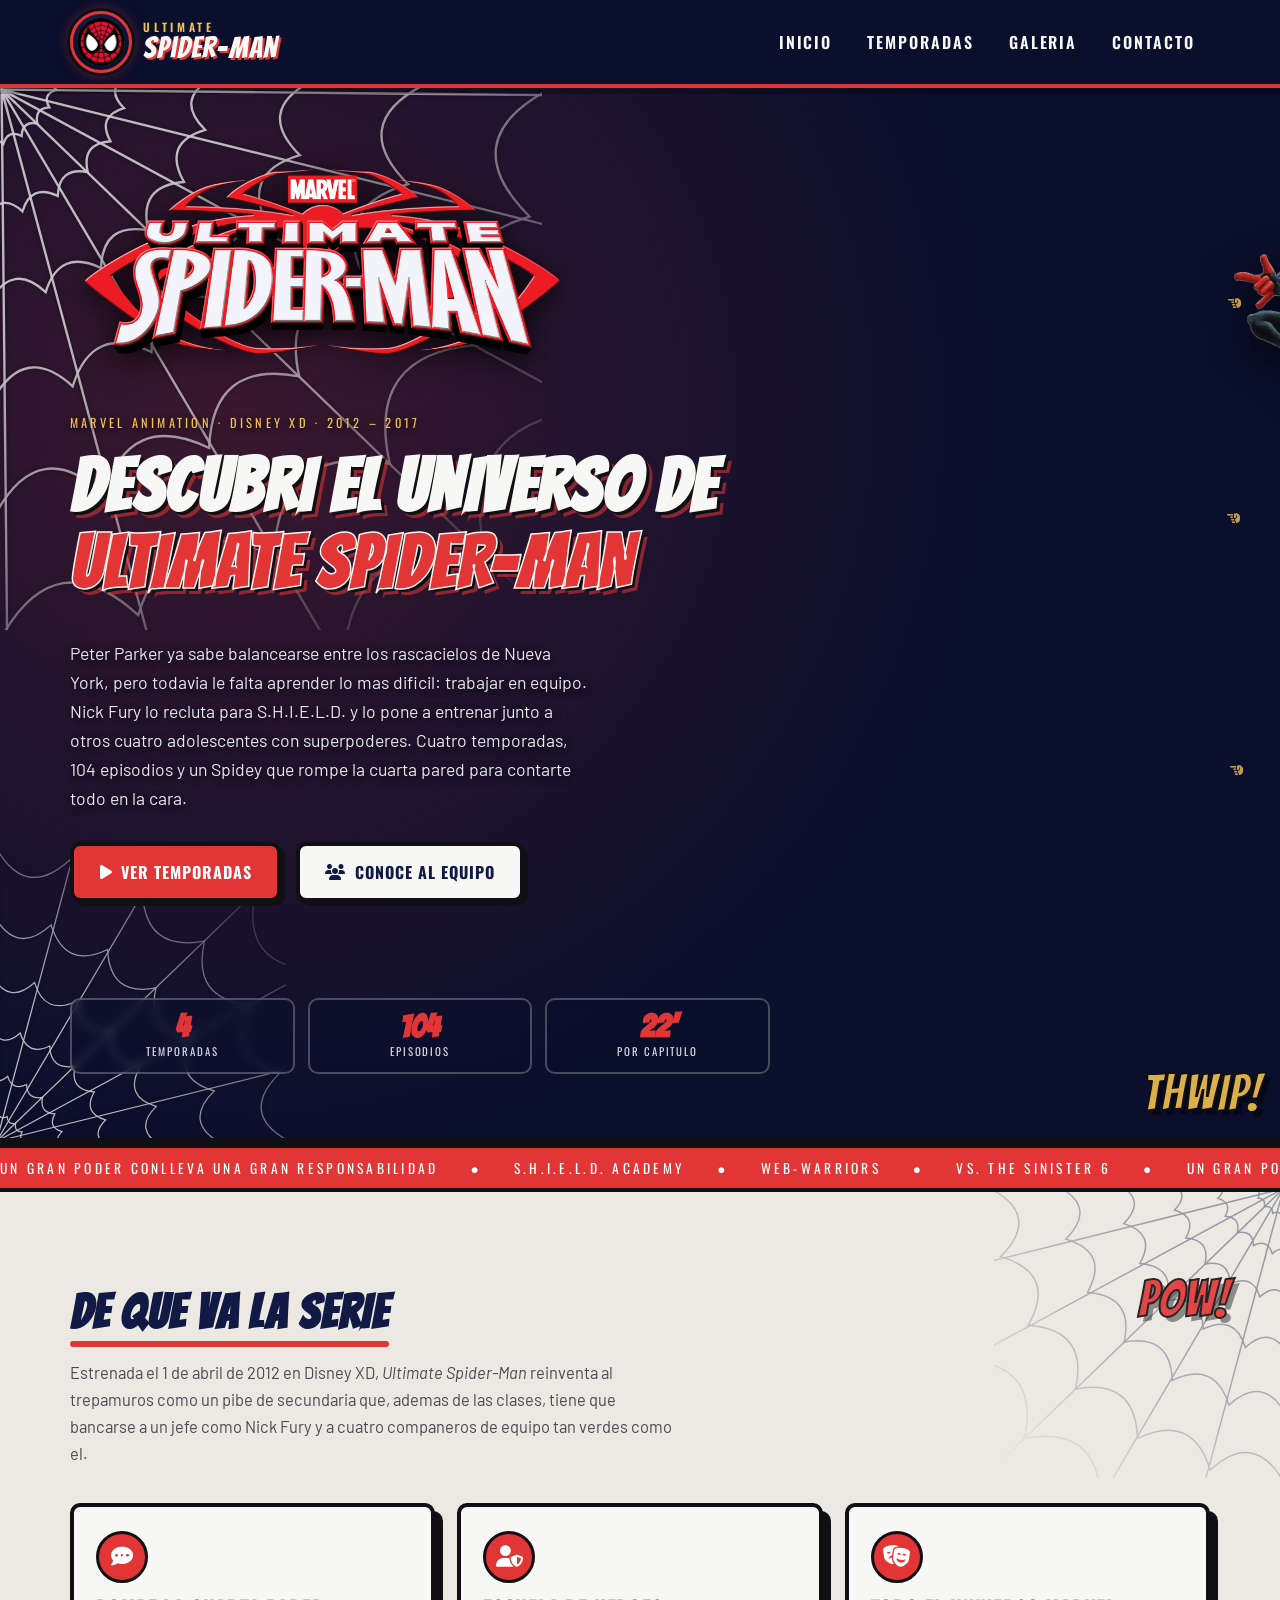
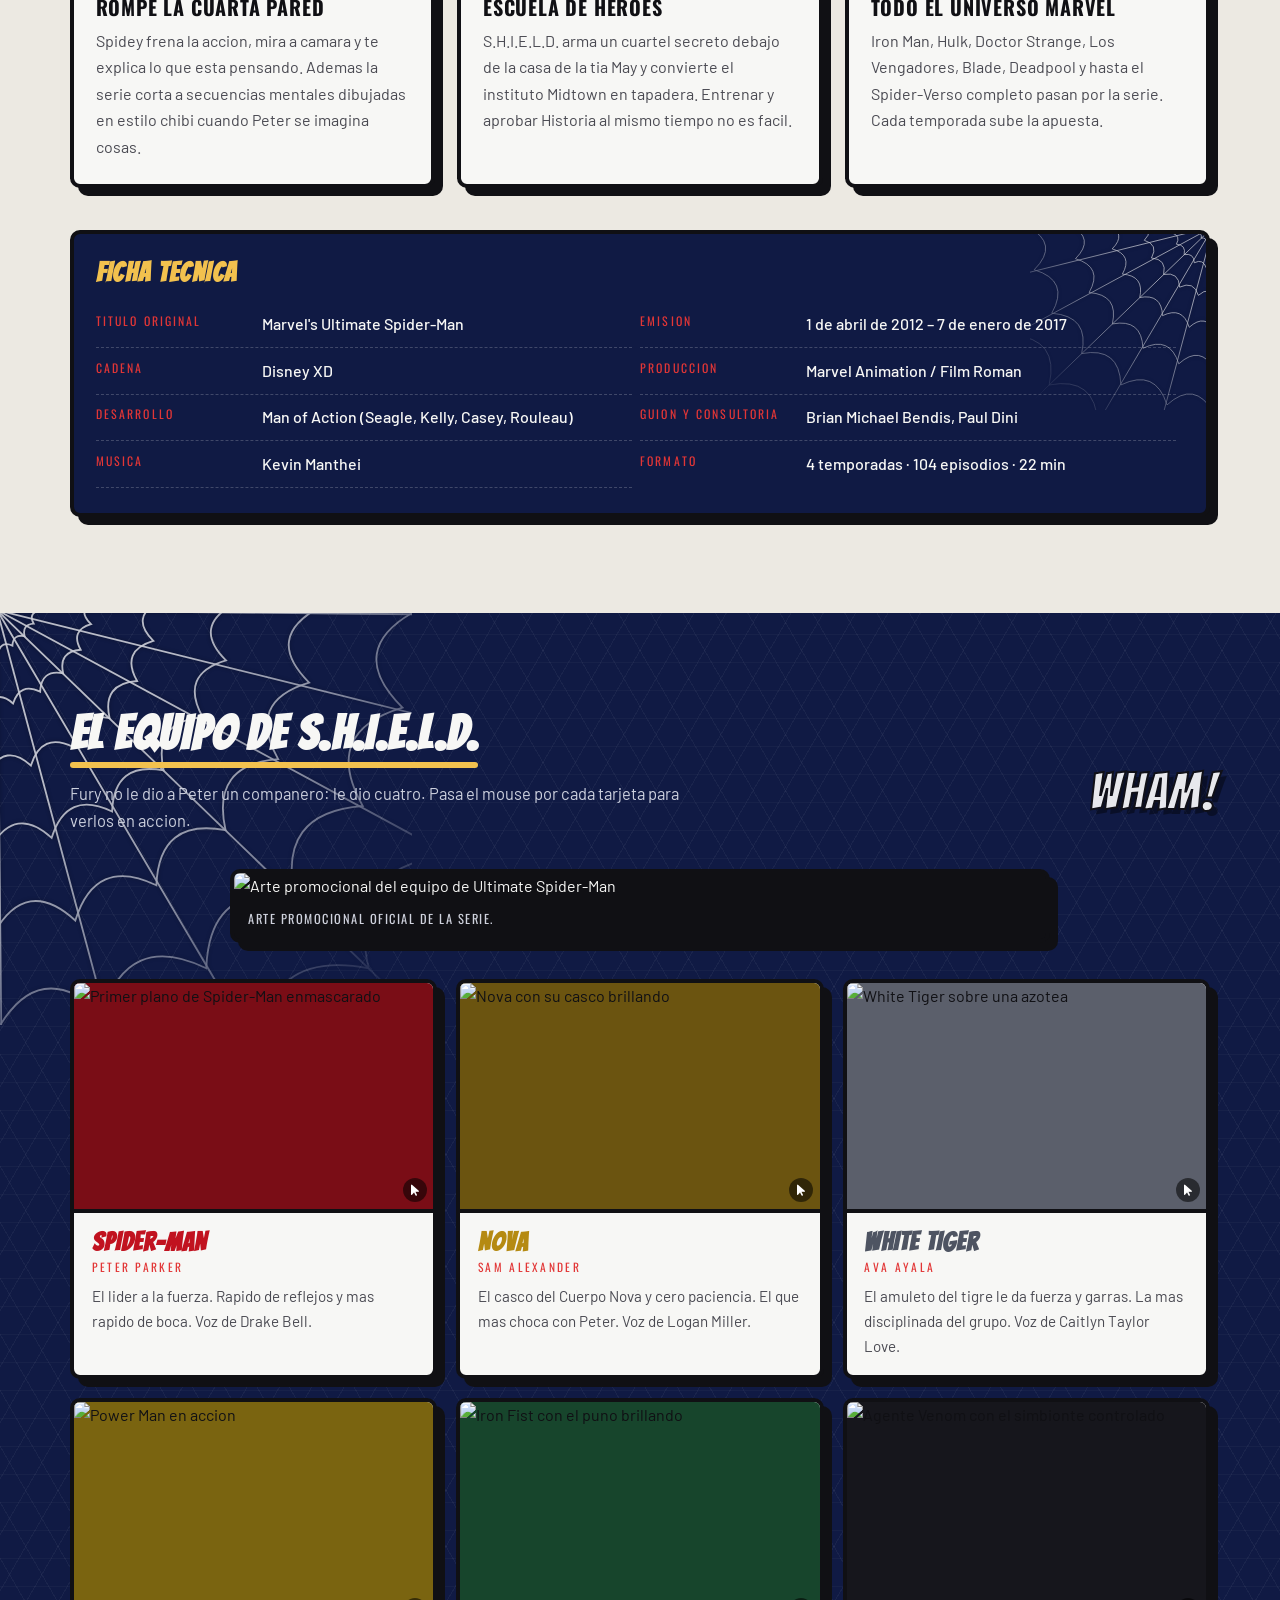
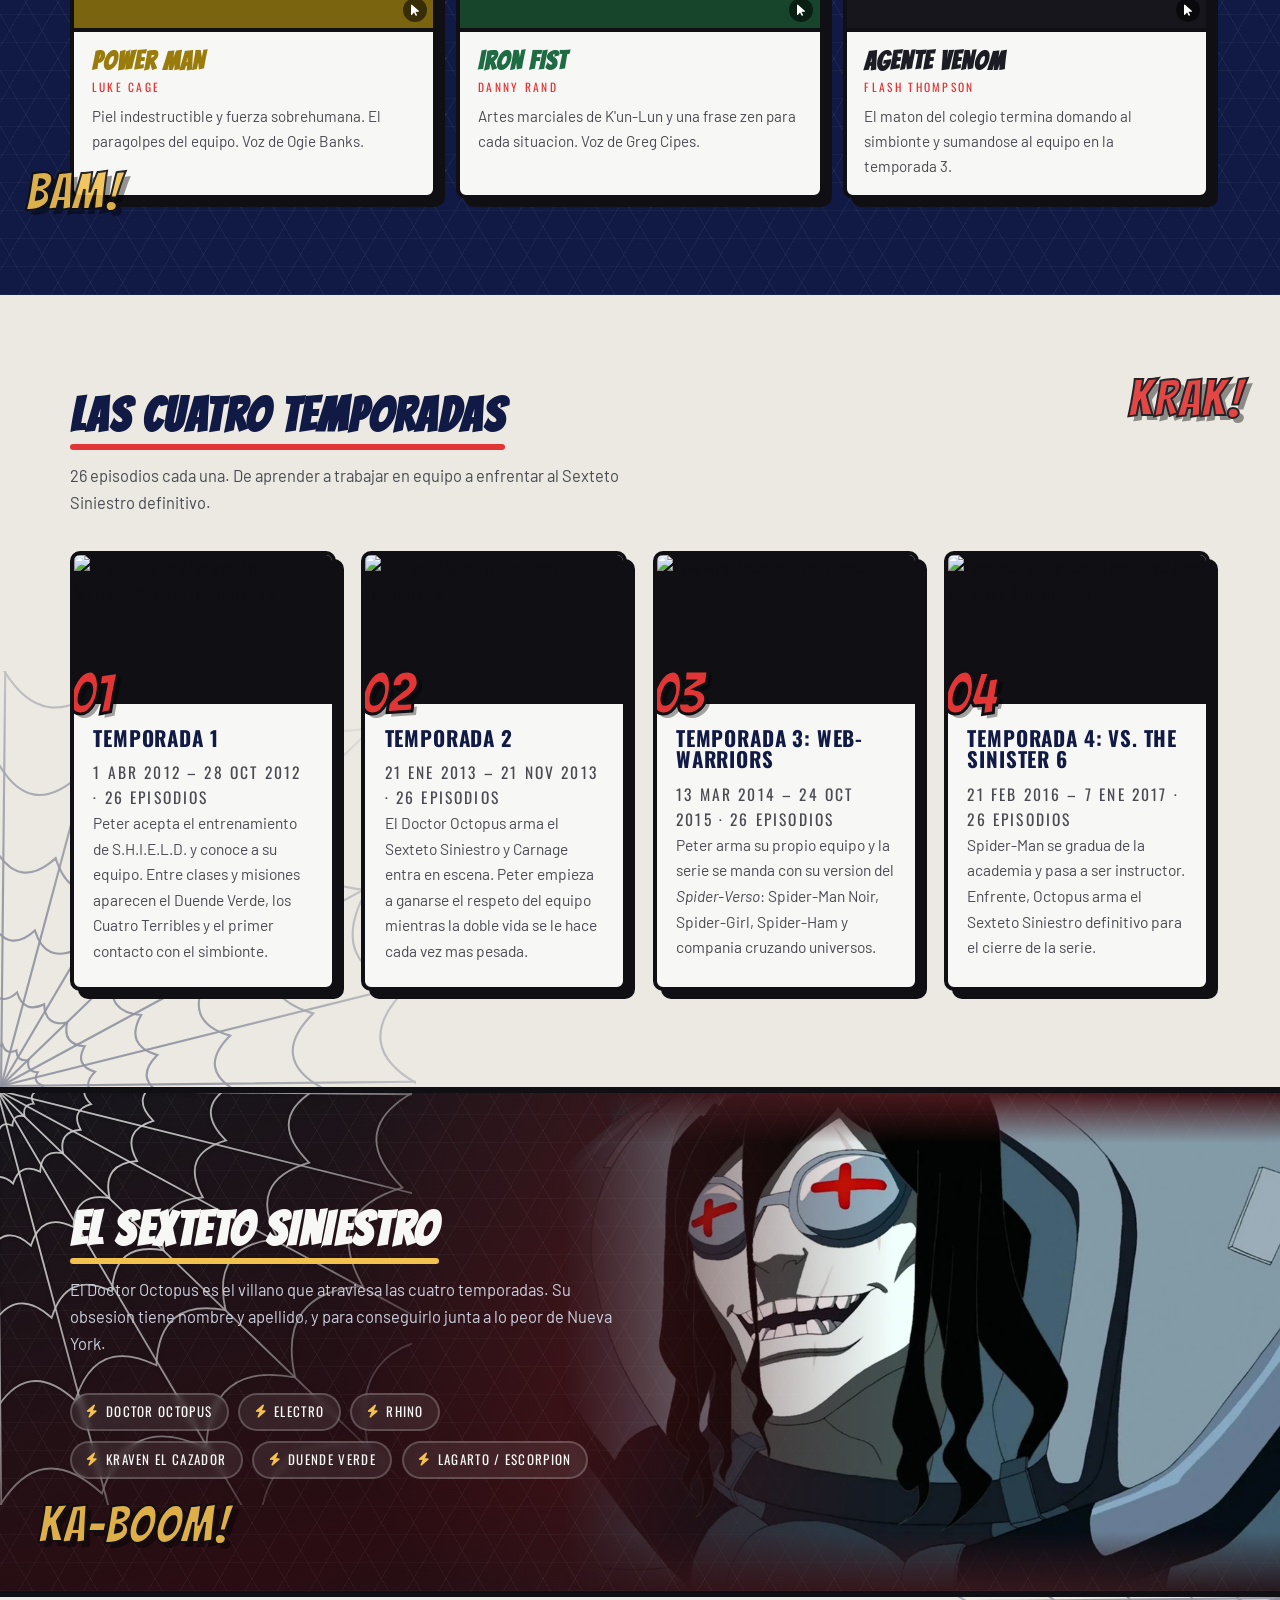
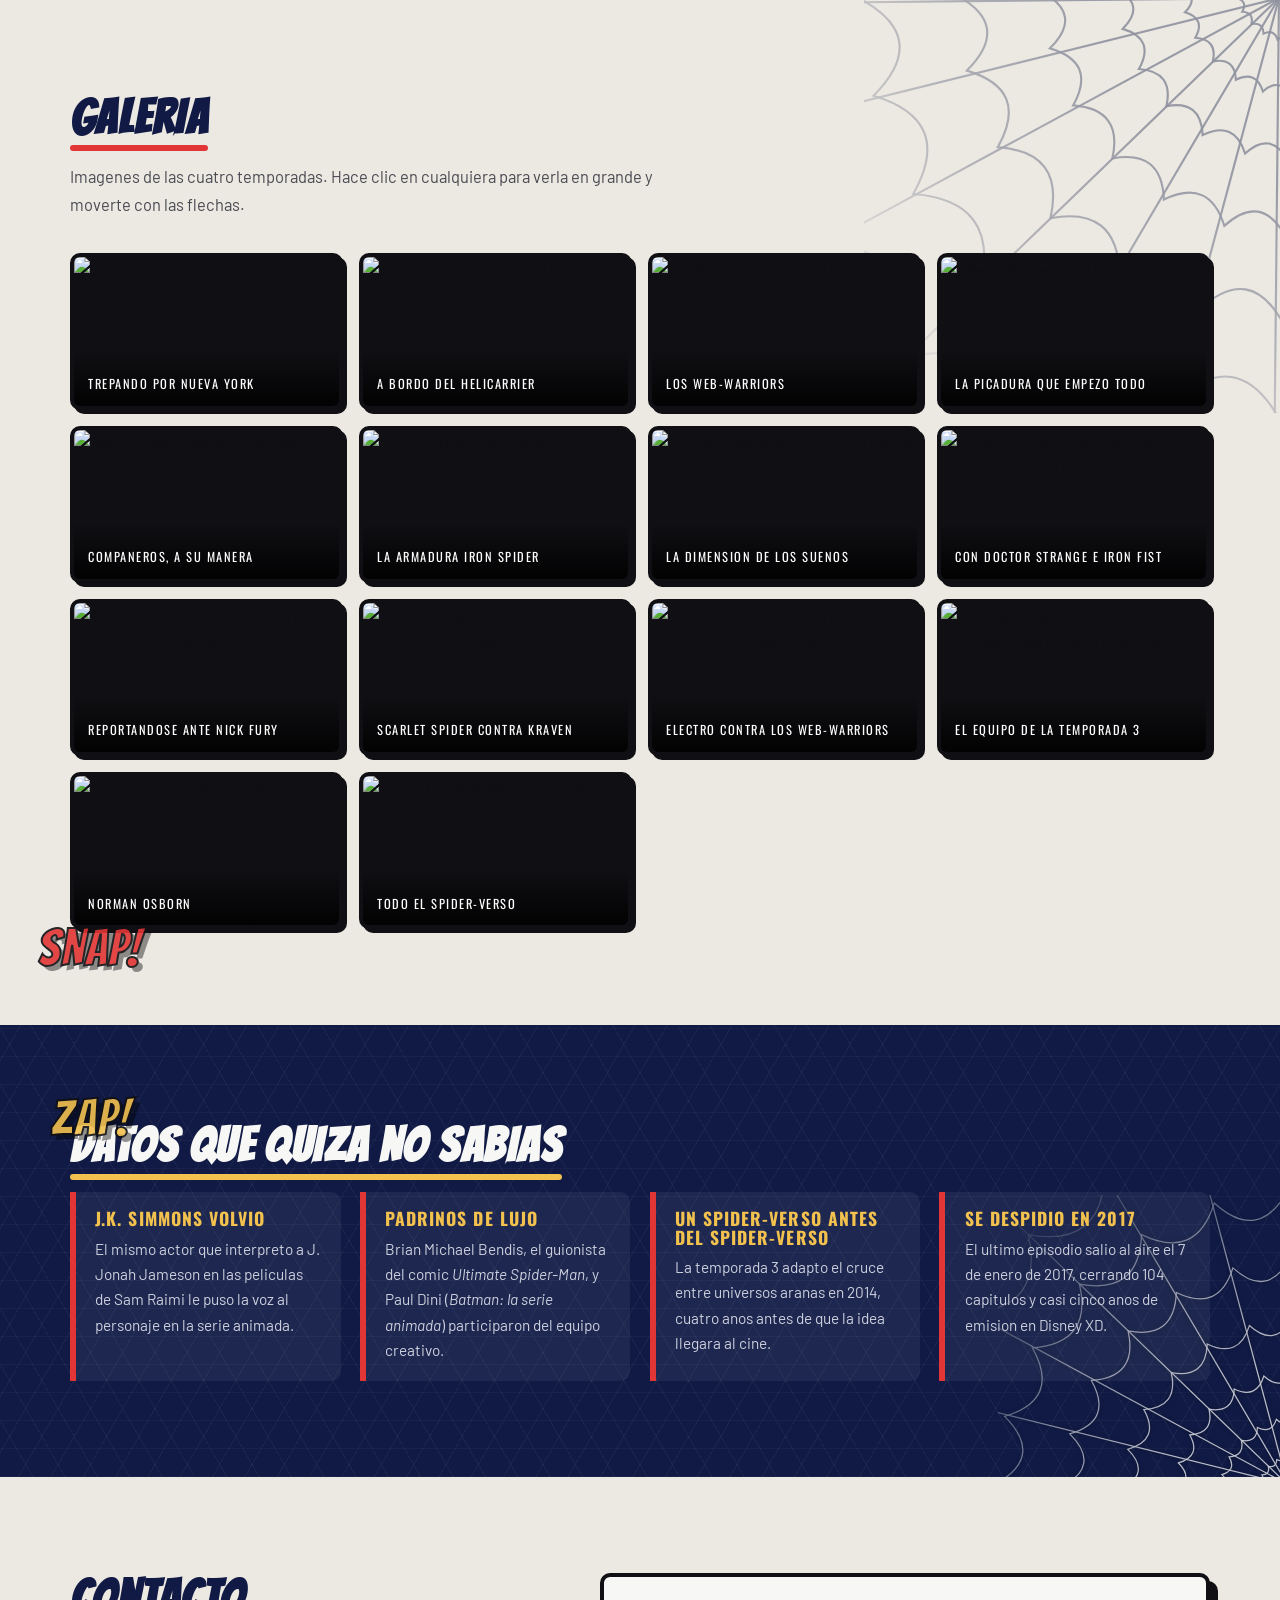
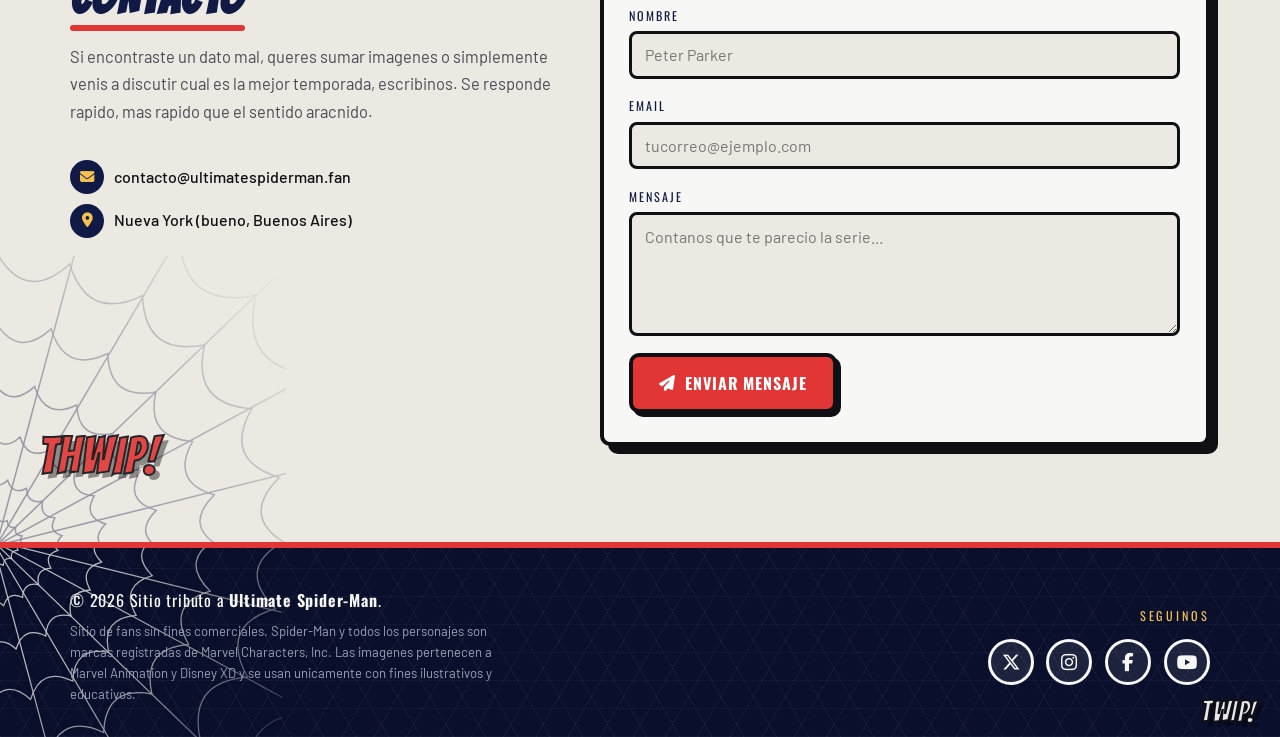
==== index.html @ 39e2ca2e "Primer commit" ====
<!DOCTYPE html>
<html lang="es">
<head>
  <meta charset="UTF-8">
  <meta name="viewport" content="width=device-width, initial-scale=1.0">
  <meta name="description" content="Sitio tributo a Ultimate Spider-Man (2012), la serie animada de Marvel y Disney XD protagonizada por Peter Parker y su equipo de S.H.I.E.L.D.">
  <meta name="author" content="Julian Martinez">
  <title>Ultimate Spider-Man (2012) | Sitio Tributo</title>

  <!-- Tipografias: Bangers (titulos comic) + Oswald (subtitulos) + Barlow (texto) -->
  <link rel="preconnect" href="https://fonts.googleapis.com">
  <link rel="preconnect" href="https://fonts.gstatic.com" crossorigin>
  <link href="https://fonts.googleapis.com/css2?family=Bangers&family=Oswald:wght@400;600;700&family=Barlow:ital,wght@0,400;0,500;0,700;1,400&display=swap" rel="stylesheet">

  <!-- FontAwesome (iconos de redes sociales) -->
  <link rel="stylesheet" href="https://cdnjs.cloudflare.com/ajax/libs/font-awesome/6.5.2/css/all.min.css">

  <!-- Hoja de estilos principal -->
  <link rel="stylesheet" href="css/estilos.css">
  <link rel="icon" href="img/logo-chibi.webp" type="image/webp">
</head>
<body>

<a class="salto-contenido" href="#inicio">Saltar al contenido</a>

<!-- ============ CABECERA ============ -->
<header class="encabezado" id="encabezado">
  <div class="contenedor encabezado__caja">

    <a class="logo" href="#inicio" aria-label="Ultimate Spider-Man - Inicio">
      <span class="logo__circulo">
        <img src="img/logo-chibi.webp" alt="Mascara de Spider-Man dibujada">
      </span>
      <span class="logo__texto">
        <strong>Ultimate</strong>
        <em>Spider-Man</em>
      </span>
    </a>

    <button class="menu-btn" id="menuBtn" aria-expanded="false" aria-controls="navPrincipal" aria-label="Abrir menu de navegacion">
      <span class="menu-btn__barra"></span>
      <span class="menu-btn__barra"></span>
      <span class="menu-btn__barra"></span>
    </button>

    <nav class="nav" id="navPrincipal">
      <ul class="nav__lista">
        <li><a class="nav__enlace" href="#inicio">Inicio</a></li>
        <li><a class="nav__enlace" href="#temporadas">Temporadas</a></li>
        <li><a class="nav__enlace" href="#galeria">Galeria</a></li>
        <li><a class="nav__enlace" href="#contacto">Contacto</a></li>
      </ul>
    </nav>

  </div>
</header>

<main>

  <!-- ============ HERO ============ -->
  <section class="hero" id="inicio">
    <img class="hero__fondo"
         src="img/hero.png"
         data-respaldo="https://static.wikia.nocookie.net/thedailybugle/images/1/1f/SPIDER-MAN%27S_WEB_WARRIORS_USWW.png"
         alt="Spider-Man junto a los Web-Warriors en la serie animada">
    <div class="hero__velo"></div>

    <!-- Telaranas de rincon: una arriba a la izquierda y otra abajo a la derecha -->
    <span class="telarana telarana--si telarana--xl" aria-hidden="true"></span>
    <span class="telarana telarana--ii telarana--m" aria-hidden="true"></span>

    <!-- Aranas que se asoman desde los bordes de la pantalla -->
    <div class="aranas">

      <button type="button" class="arana arana--asomada arana--miles" data-nombre="Miles Morales">
        <img src="img/spider-miles.webp" alt="">
        <span class="arana__nombre">Miles Morales</span>
      </button>

      <button type="button" class="arana arana--asomada arana--scarlet" data-nombre="Scarlet Spider">
        <img src="img/spider-scarlet.png"
             data-respaldo="https://static.wikia.nocookie.net/thedailybugle/images/d/da/USM_Scarlet-Spider.png" alt="">
        <span class="arana__nombre">Scarlet Spider</span>
      </button>

      <button type="button" class="arana arana--asomada arana--caballero" data-nombre="Spyder-Knight">
        <img src="img/spider-caballero.png"
             data-respaldo="https://static.wikia.nocookie.net/thedailybugle/images/f/f1/Spyder_Knight.png" alt="">
        <span class="arana__nombre">Spyder-Knight</span>
      </button>
      <!--  
      <button type="button" class="arana arana--asomada arana--ham" data-nombre="Spider-Ham">
        <img src="img/spider-ham.webp" alt="">
        <span class="arana__nombre">Spider-Ham</span>
      </button>
      -->
    </div>

    <div class="contenedor hero__caja">

      <!-- El logo, con Spider-Man 2099 apoyado al costado -->
      <div class="hero__logo-caja">
        <img class="hero__logo" src="img/Logo_Ultimate-Spiderman.png" alt="Logotipo oficial de Marvel's Ultimate Spider-Man">
        <figure class="arana arana--fija arana--2099" aria-hidden="true">
          <img src="img/spider-2099.png"
               data-respaldo="https://static.wikia.nocookie.net/thedailybugle/images/c/ce/2099.png" alt="">
          <figcaption class="arana__nombre">Spider-Man 2099</figcaption>
        </figure>
      </div>

      <p class="hero__etiqueta">Marvel Animation &middot; Disney XD &middot; 2012 &ndash; 2017</p>

      <h1 class="hero__titulo">
        <span class="hero__linea">Descubri el Universo de</span>
        <span class="hero__linea hero__linea--destacada">Ultimate Spider-Man</span>
      </h1>

      <p class="hero__texto">
        Peter Parker ya sabe balancearse entre los rascacielos de Nueva York, pero todavia le falta
        aprender lo mas dificil: trabajar en equipo. Nick Fury lo recluta para S.H.I.E.L.D. y lo pone
        a entrenar junto a otros cuatro adolescentes con superpoderes. Cuatro temporadas, 104 episodios
        y un Spidey que rompe la cuarta pared para contarte todo en la cara.
      </p>

      <!-- Los botones, con Iron Spider trepando al costado -->
      <div class="hero__acciones">
        <a class="btn btn--primario" href="#temporadas"><i class="fa-solid fa-play"></i> Ver Temporadas</a>
        <a class="btn btn--secundario" href="#equipo"><i class="fa-solid fa-users"></i> Conoce al equipo</a>
        <figure class="arana arana--fija arana--iron" aria-hidden="true">
          <img src="img/spider-iron.png"
               data-respaldo="https://static.wikia.nocookie.net/thedailybugle/images/9/9d/Iron_Spider_Cho.png" alt="">
          <figcaption class="arana__nombre">Iron Spider</figcaption>
        </figure>
      </div>

      <ul class="hero__datos">
        <li><strong>4</strong><span>Temporadas</span></li>
        <li><strong>104</strong><span>Episodios</span></li>
        <!-- Spider-Man Noir, en blanco y negro, sentado arriba de este dato -->
        <li class="hero__dato--noir">
          <figure class="arana arana--fija arana--noir" aria-hidden="true">
            <img src="img/spider-noir.png"
                 data-respaldo="https://static.wikia.nocookie.net/thedailybugle/images/0/0e/Noir.png" alt="">
            <figcaption class="arana__nombre">Spider-Man Noir</figcaption>
          </figure>
          <strong>22'</strong><span>Por capitulo</span>
        </li>
      </ul>
    </div>

    <span class="onoma onoma--hero" aria-hidden="true">THWIP!</span>
  </section>

  <!-- ============ FRANJA ANIMADA ============ -->
  <div class="franja" aria-hidden="true">
    <div class="franja__pista">
      <span>Un gran poder conlleva una gran responsabilidad</span><span>&#9679;</span>
      <span>S.H.I.E.L.D. Academy</span><span>&#9679;</span>
      <span>Web-Warriors</span><span>&#9679;</span>
      <span>vs. The Sinister 6</span><span>&#9679;</span>
      <span>Un gran poder conlleva una gran responsabilidad</span><span>&#9679;</span>
      <span>S.H.I.E.L.D. Academy</span><span>&#9679;</span>
      <span>Web-Warriors</span><span>&#9679;</span>
      <span>vs. The Sinister 6</span><span>&#9679;</span>
    </div>
  </div>

  <!-- ============ SOBRE LA SERIE ============ -->
  <section class="seccion seccion--clara" id="serie">
    <span class="telarana telarana--sd telarana--m telarana--oscura" aria-hidden="true"></span>
    <span class="onoma onoma--serie onoma--roja" aria-hidden="true">POW!</span>

    <div class="contenedor">
      <h2 class="titulo-seccion">De que va la serie</h2>
      <p class="bajada">
        Estrenada el 1 de abril de 2012 en Disney XD, <em>Ultimate Spider-Man</em> reinventa al
        trepamuros como un pibe de secundaria que, ademas de las clases, tiene que bancarse a un jefe
        como Nick Fury y a cuatro companeros de equipo tan verdes como el.
      </p>

      <div class="tarjetas">
        <article class="tarjeta">
          <span class="tarjeta__icono"><i class="fa-solid fa-comment-dots"></i></span>
          <h3>Rompe la cuarta pared</h3>
          <p>Spidey frena la accion, mira a camara y te explica lo que esta pensando. Ademas la serie corta
             a secuencias mentales dibujadas en estilo chibi cuando Peter se imagina cosas.</p>
        </article>
        <article class="tarjeta">
          <span class="tarjeta__icono"><i class="fa-solid fa-user-shield"></i></span>
          <h3>Escuela de heroes</h3>
          <p>S.H.I.E.L.D. arma un cuartel secreto debajo de la casa de la tia May y convierte el instituto
             Midtown en tapadera. Entrenar y aprobar Historia al mismo tiempo no es facil.</p>
        </article>
        <article class="tarjeta">
          <span class="tarjeta__icono"><i class="fa-solid fa-masks-theater"></i></span>
          <h3>Todo el Universo Marvel</h3>
          <p>Iron Man, Hulk, Doctor Strange, Los Vengadores, Blade, Deadpool y hasta el Spider-Verso
             completo pasan por la serie. Cada temporada sube la apuesta.</p>
        </article>
      </div>

      <div class="ficha">
        <span class="telarana telarana--sd telarana--s" aria-hidden="true"></span>
        <h3 class="ficha__titulo">Ficha tecnica</h3>
        <dl class="ficha__lista">
          <div><dt>Titulo original</dt><dd>Marvel's Ultimate Spider-Man</dd></div>
          <div><dt>Emision</dt><dd>1 de abril de 2012 &ndash; 7 de enero de 2017</dd></div>
          <div><dt>Cadena</dt><dd>Disney XD</dd></div>
          <div><dt>Produccion</dt><dd>Marvel Animation / Film Roman</dd></div>
          <div><dt>Desarrollo</dt><dd>Man of Action (Seagle, Kelly, Casey, Rouleau)</dd></div>
          <div><dt>Guion y consultoria</dt><dd>Brian Michael Bendis, Paul Dini</dd></div>
          <div><dt>Musica</dt><dd>Kevin Manthei</dd></div>
          <div><dt>Formato</dt><dd>4 temporadas &middot; 104 episodios &middot; 22 min</dd></div>
        </dl>
      </div>
    </div>
  </section>

  <!-- ============ EQUIPO ============ -->
  <section class="seccion seccion--oscura" id="equipo">
    <span class="telarana telarana--si telarana--l" aria-hidden="true"></span>
    <span class="onoma onoma--equipo" aria-hidden="true">BAM!</span>
    <span class="onoma onoma--equipo2 onoma--blanca" aria-hidden="true">WHAM!</span>

    <div class="contenedor">
      <h2 class="titulo-seccion titulo-seccion--claro">El equipo de S.H.I.E.L.D.</h2>
      <p class="bajada bajada--clara">
        Fury no le dio a Peter un companero: le dio cuatro. Pasa el mouse por cada tarjeta para verlos en accion.
      </p>

      <figure class="banda">
        <img src="img/equipo.jpg"
             data-respaldo="https://static.wikia.nocookie.net/thedailybugle/images/d/d7/Promotional_art.jpg"
             alt="Arte promocional del equipo de Ultimate Spider-Man">
        <figcaption>Arte promocional oficial de la serie.</figcaption>
      </figure>

      <div class="heroes">

        <article class="heroe heroe--rojo">
          <div class="heroe__foto">
            <img class="heroe__img heroe__img--a" src="img/p-spiderman.png"
                 data-respaldo="https://static.wikia.nocookie.net/thedailybugle/images/6/6d/S1E15_-_Spider-Man%27s_face_close-up.png"
                 alt="Primer plano de Spider-Man enmascarado">
            <img class="heroe__img heroe__img--b" src="img/p-spiderman-b.png"
                 data-respaldo="https://static.wikia.nocookie.net/thedailybugle/images/1/13/S01E15_-_Spider-Man_on_the_window.png"
                 alt="" aria-hidden="true">
          </div>
          <div class="heroe__info">
            <h3>Spider-Man</h3>
            <p class="heroe__alias">Peter Parker</p>
            <p class="heroe__desc">El lider a la fuerza. Rapido de reflejos y mas rapido de boca. Voz de Drake Bell.</p>
          </div>
        </article>

        <article class="heroe heroe--dorado">
          <div class="heroe__foto">
            <img class="heroe__img heroe__img--a" src="img/p-nova.png"
                 data-respaldo="https://static.wikia.nocookie.net/thedailybugle/images/e/ee/Nova~2.png"
                 alt="Nova con su casco brillando">
            <img class="heroe__img heroe__img--b" src="img/p-nova-b.png"
                 data-respaldo="https://static.wikia.nocookie.net/thedailybugle/images/e/e3/Spider-Man_and_Ultimate_Nova_1_USWW~2.png"
                 alt="" aria-hidden="true">
          </div>
          <div class="heroe__info">
            <h3>Nova</h3>
            <p class="heroe__alias">Sam Alexander</p>
            <p class="heroe__desc">El casco del Cuerpo Nova y cero paciencia. El que mas choca con Peter. Voz de Logan Miller.</p>
          </div>
        </article>

        <article class="heroe heroe--blanco">
          <div class="heroe__foto">
            <img class="heroe__img heroe__img--a" src="img/p-tigre.png"
                 data-respaldo="https://static.wikia.nocookie.net/thedailybugle/images/e/e7/Profile_-_White_Tiger.png"
                 alt="White Tiger sobre una azotea">
            <img class="heroe__img heroe__img--b" src="img/p-tigre-b.png"
                 data-respaldo="https://static.wikia.nocookie.net/thedailybugle/images/2/28/41-1.jpg.png"
                 alt="" aria-hidden="true">
          </div>
          <div class="heroe__info">
            <h3>White Tiger</h3>
            <p class="heroe__alias">Ava Ayala</p>
            <p class="heroe__desc">El amuleto del tigre le da fuerza y garras. La mas disciplinada del grupo. Voz de Caitlyn Taylor Love.</p>
          </div>
        </article>

        <article class="heroe heroe--amarillo">
          <div class="heroe__foto">
            <img class="heroe__img heroe__img--a" src="img/p-powerman.png"
                 data-respaldo="https://static.wikia.nocookie.net/thedailybugle/images/4/4d/Power_Man_USM_001.png"
                 alt="Power Man en accion">
            <img class="heroe__img heroe__img--b" src="img/p-powerman-b.png"
                 data-respaldo="https://static.wikia.nocookie.net/thedailybugle/images/8/81/20.jpg.png"
                 alt="" aria-hidden="true">
          </div>
          <div class="heroe__info">
            <h3>Power Man</h3>
            <p class="heroe__alias">Luke Cage</p>
            <p class="heroe__desc">Piel indestructible y fuerza sobrehumana. El paragolpes del equipo. Voz de Ogie Banks.</p>
          </div>
        </article>

        <article class="heroe heroe--verde">
          <div class="heroe__foto">
            <img class="heroe__img heroe__img--a" src="img/p-ironfist.png"
                 data-respaldo="https://static.wikia.nocookie.net/thedailybugle/images/1/15/Iron_Fist_fights_in_Damage.png"
                 alt="Iron Fist con el puno brillando">
            <img class="heroe__img heroe__img--b" src="img/p-ironfist-b.png"
                 data-respaldo="https://static.wikia.nocookie.net/thedailybugle/images/5/5b/Iron_Fist_Face.png"
                 alt="" aria-hidden="true">
          </div>
          <div class="heroe__info">
            <h3>Iron Fist</h3>
            <p class="heroe__alias">Danny Rand</p>
            <p class="heroe__desc">Artes marciales de K'un-Lun y una frase zen para cada situacion. Voz de Greg Cipes.</p>
          </div>
        </article>

        <article class="heroe heroe--negro">
          <div class="heroe__foto">
            <img class="heroe__img heroe__img--a" src="img/p-venom.png"
                 data-respaldo="https://static.wikia.nocookie.net/thedailybugle/images/c/cf/Agen_00Venom.png"
                 alt="Agente Venom con el simbionte controlado">
            <img class="heroe__img heroe__img--b" src="img/p-venom-b.png"
                 data-respaldo="https://static.wikia.nocookie.net/thedailybugle/images/e/ed/Carnage_Agent_Venom.png"
                 alt="" aria-hidden="true">
          </div>
          <div class="heroe__info">
            <h3>Agente Venom</h3>
            <p class="heroe__alias">Flash Thompson</p>
            <p class="heroe__desc">El maton del colegio termina domando al simbionte y sumandose al equipo en la temporada 3.</p>
          </div>
        </article>

      </div>
    </div>
  </section>

  <!-- ============ TEMPORADAS ============ -->
  <section class="seccion seccion--clara" id="temporadas">
    <span class="telarana telarana--ii telarana--l telarana--oscura" aria-hidden="true"></span>
    <span class="onoma onoma--temporadas onoma--roja" aria-hidden="true">KRAK!</span>

    <div class="contenedor">
      <h2 class="titulo-seccion">Las cuatro temporadas</h2>
      <p class="bajada">26 episodios cada una. De aprender a trabajar en equipo a enfrentar al Sexteto Siniestro definitivo.</p>

      <div class="temporadas">

        <article class="temporada">
          <div class="temporada__img">
            <img src="img/t1.jpg"
                 data-respaldo="https://static.wikia.nocookie.net/thedailybugle/images/0/09/Classic_Team.jpg"
                 alt="El equipo en el cuartel de S.H.I.E.L.D. en la temporada 1">
            <span class="temporada__num">01</span>
          </div>
          <div class="temporada__cuerpo">
            <h3>Temporada 1</h3>
            <p class="temporada__fechas">1 abr 2012 &ndash; 28 oct 2012 &middot; 26 episodios</p>
            <p>Peter acepta el entrenamiento de S.H.I.E.L.D. y conoce a su equipo. Entre clases y misiones
               aparecen el Duende Verde, los Cuatro Terribles y el primer contacto con el simbionte.</p>
          </div>
        </article>

        <article class="temporada">
          <div class="temporada__img">
            <img src="img/t2.png"
                 data-respaldo="https://static.wikia.nocookie.net/thedailybugle/images/5/5f/SEASON_2_SPIDER_MAN.png"
                 alt="Spider-Man en la segunda temporada">
            <span class="temporada__num">02</span>
          </div>
          <div class="temporada__cuerpo">
            <h3>Temporada 2</h3>
            <p class="temporada__fechas">21 ene 2013 &ndash; 21 nov 2013 &middot; 26 episodios</p>
            <p>El Doctor Octopus arma el Sexteto Siniestro y Carnage entra en escena. Peter empieza a
               ganarse el respeto del equipo mientras la doble vida se le hace cada vez mas pesada.</p>
          </div>
        </article>

        <article class="temporada">
          <div class="temporada__img">
            <img src="img/t3.png"
                 data-respaldo="https://static.wikia.nocookie.net/thedailybugle/images/7/73/NewWebWarriors.png"
                 alt="Los Web-Warriors reunidos">
            <span class="temporada__num">03</span>
          </div>
          <div class="temporada__cuerpo">
            <h3>Temporada 3: Web-Warriors</h3>
            <p class="temporada__fechas">13 mar 2014 &ndash; 24 oct 2015 &middot; 26 episodios</p>
            <p>Peter arma su propio equipo y la serie se manda con su version del <em>Spider-Verso</em>:
               Spider-Man Noir, Spider-Girl, Spider-Ham y compania cruzando universos.</p>
          </div>
        </article>

        <article class="temporada">
          <div class="temporada__img">
            <img src="img/t4.png"
                 data-respaldo="https://static.wikia.nocookie.net/thedailybugle/images/a/ac/Chonewwaariors.png"
                 alt="Escena de la cuarta temporada de Ultimate Spider-Man">
            <span class="temporada__num">04</span>
          </div>
          <div class="temporada__cuerpo">
            <h3>Temporada 4: vs. The Sinister 6</h3>
            <p class="temporada__fechas">21 feb 2016 &ndash; 7 ene 2017 &middot; 26 episodios</p>
            <p>Spider-Man se gradua de la academia y pasa a ser instructor. Enfrente, Octopus arma
               el Sexteto Siniestro definitivo para el cierre de la serie.</p>
          </div>
        </article>

      </div>
    </div>
  </section>

  <!-- ============ VILLANOS ============ -->
  <section class="seccion seccion--villanos" id="villanos">
    <img class="villanos__retrato"
         src="img/villano-ock.webp"
         alt="Doctor Octopus tal como aparece en la serie">
    <span class="telarana telarana--si telarana--l" aria-hidden="true"></span>
    <span class="onoma onoma--villanos" aria-hidden="true">KA-BOOM!</span>

    <div class="contenedor villanos__caja">
      <div class="villanos__texto">
        <h2 class="titulo-seccion titulo-seccion--claro">El Sexteto Siniestro</h2>
        <p class="bajada bajada--clara">
          El Doctor Octopus es el villano que atraviesa las cuatro temporadas. Su obsesion tiene nombre
          y apellido, y para conseguirlo junta a lo peor de Nueva York.
        </p>
        <ul class="villanos__lista">
          <li><i class="fa-solid fa-bolt"></i> Doctor Octopus</li>
          <li><i class="fa-solid fa-bolt"></i> Electro</li>
          <li><i class="fa-solid fa-bolt"></i> Rhino</li>
          <li><i class="fa-solid fa-bolt"></i> Kraven el Cazador</li>
          <li><i class="fa-solid fa-bolt"></i> Duende Verde</li>
          <li><i class="fa-solid fa-bolt"></i> Lagarto / Escorpion</li>
        </ul>
      </div>
    </div>
  </section>

  <!-- ============ GALERIA ============ -->
  <section class="seccion seccion--clara" id="galeria">
    <span class="telarana telarana--sd telarana--l telarana--oscura" aria-hidden="true"></span>
    <span class="onoma onoma--galeria onoma--roja" aria-hidden="true">SNAP!</span>

    <div class="contenedor">
      <h2 class="titulo-seccion">Galeria</h2>
      <p class="bajada">Imagenes de las cuatro temporadas. Hace clic en cualquiera para verla en grande y moverte con las flechas.</p>

      <div class="galeria" id="galeria">

        <button class="galeria__item" type="button" data-texto="Trepando por Nueva York">
          <img src="img/g1.png" data-respaldo="https://static.wikia.nocookie.net/thedailybugle/images/7/7b/S01E15_-_Spider-Man_crawls_on_a_building.png" alt="Spider-Man trepando un edificio" loading="lazy">
          <span class="galeria__pie">Trepando por Nueva York</span>
        </button>

        <button class="galeria__item" type="button" data-texto="A bordo del Helicarrier">
          <img src="img/g2.png" data-respaldo="https://static.wikia.nocookie.net/thedailybugle/images/5/54/S01E15_-_Spider-Man_Webslings_Nick_Fury%27s_ship.png" alt="Spider-Man colgado de la nave de Nick Fury" loading="lazy">
          <span class="galeria__pie">A bordo del Helicarrier</span>
        </button>

        <button class="galeria__item" type="button" data-texto="Los Web-Warriors">
          <img src="img/g3.png" data-respaldo="https://static.wikia.nocookie.net/thedailybugle/images/a/ab/Spider-Man_and_the_Web_Warriors_USMWW_3.png" alt="Spider-Man junto a los Web-Warriors" loading="lazy">
          <span class="galeria__pie">Los Web-Warriors</span>
        </button>

        <button class="galeria__item" type="button" data-texto="La picadura que empezo todo">
          <img src="img/g4.png" data-respaldo="https://static.wikia.nocookie.net/thedailybugle/images/e/e5/Peter_being_bitten.png" alt="Peter Parker en el momento de la picadura" loading="lazy">
          <span class="galeria__pie">La picadura que empezo todo</span>
        </button>

        <button class="galeria__item" type="button" data-texto="Companeros, a su manera">
          <img src="img/g5.png" data-respaldo="https://static.wikia.nocookie.net/thedailybugle/images/6/62/S2E04_-_Spider-Man_bangs_on_Nova%27s_helmet.png" alt="Spider-Man golpeando el casco de Nova" loading="lazy">
          <span class="galeria__pie">Companeros, a su manera</span>
        </button>

        <button class="galeria__item" type="button" data-texto="La armadura Iron Spider">
          <img src="img/g6.png" data-respaldo="https://static.wikia.nocookie.net/thedailybugle/images/0/07/Iron_Spider_Armor.png" alt="Armadura Iron Spider" loading="lazy">
          <span class="galeria__pie">La armadura Iron Spider</span>
        </button>

        <button class="galeria__item" type="button" data-texto="La Dimension de los Suenos">
          <img src="img/g7.jpg" data-respaldo="https://static.wikia.nocookie.net/thedailybugle/images/c/c7/Spider-Man_in_Dream_Dimension.jpg" alt="Spider-Man en la Dimension de los Suenos" loading="lazy">
          <span class="galeria__pie">La Dimension de los Suenos</span>
        </button>

        <button class="galeria__item" type="button" data-texto="Con Doctor Strange e Iron Fist">
          <img src="img/g8.jpg" data-respaldo="https://static.wikia.nocookie.net/thedailybugle/images/f/f8/Spider-Man%2C_Iron_Fist_and_Doctor_Strange_in_the_dream_world.jpg" alt="Spider-Man, Iron Fist y Doctor Strange" loading="lazy">
          <span class="galeria__pie">Con Doctor Strange e Iron Fist</span>
        </button>

        <button class="galeria__item" type="button" data-texto="Reportandose ante Nick Fury">
          <img src="img/g9.png" data-respaldo="https://static.wikia.nocookie.net/thedailybugle/images/1/19/S01E15_-_Um..._Did_I_hop_on_the_wrong_floating_headquarters_of_a_secret_world_peace_keeping_task_force_again%3F.png" alt="Spider-Man frente a Nick Fury en el Helicarrier" loading="lazy">
          <span class="galeria__pie">Reportandose ante Nick Fury</span>
        </button>

        <button class="galeria__item" type="button" data-texto="Scarlet Spider contra Kraven">
          <img src="img/g10.jpg" data-respaldo="https://static.wikia.nocookie.net/thedailybugle/images/d/d1/Scarlet_Spider_with_Kraven.jpg" alt="Scarlet Spider junto a Kraven el Cazador" loading="lazy">
          <span class="galeria__pie">Scarlet Spider contra Kraven</span>
        </button>

        <button class="galeria__item" type="button" data-texto="Electro contra los Web-Warriors">
          <img src="img/g11.png" data-respaldo="https://static.wikia.nocookie.net/thedailybugle/images/d/d9/Electro_against_the_Web_Warriors_USMWW.png" alt="Electro enfrentando a los Web-Warriors" loading="lazy">
          <span class="galeria__pie">Electro contra los Web-Warriors</span>
        </button>

        <button class="galeria__item" type="button" data-texto="El equipo de la temporada 3">
          <img src="img/g12.jpg" data-respaldo="https://static.wikia.nocookie.net/thedailybugle/images/3/33/Web-Warriors.jpg" alt="Los integrantes de los Web-Warriors con sus nombres" loading="lazy">
          <span class="galeria__pie">El equipo de la temporada 3</span>
        </button>

        <button class="galeria__item" type="button" data-texto="Norman Osborn">
          <img src="img/g13.png" data-respaldo="https://static.wikia.nocookie.net/thedailybugle/images/e/e3/Norman_face.png" alt="Norman Osborn en la serie" loading="lazy">
          <span class="galeria__pie">Norman Osborn</span>
        </button>

        <button class="galeria__item" type="button" data-texto="Todo el Spider-Verso">
          <img src="img/g14.jpg" data-respaldo="https://static.wikia.nocookie.net/thedailybugle/images/2/25/All_Web_Warriors.jpg" alt="Todos los Web-Warriors del Spider-Verso" loading="lazy">
          <span class="galeria__pie">Todo el Spider-Verso</span>
        </button>

      </div>
    </div>
  </section>

  <!-- ============ DATOS CURIOSOS ============ -->
  <section class="seccion seccion--oscura" id="datos">
    <span class="telarana telarana--id telarana--m" aria-hidden="true"></span>
    <span class="onoma onoma--datos" aria-hidden="true">ZAP!</span>

    <div class="contenedor">
      <h2 class="titulo-seccion titulo-seccion--claro">Datos que quiza no sabias</h2>
      <div class="datos">
        <article class="dato">
          <h3>J.K. Simmons volvio</h3>
          <p>El mismo actor que interpreto a J. Jonah Jameson en las peliculas de Sam Raimi le puso la voz
             al personaje en la serie animada.</p>
        </article>
        <article class="dato">
          <h3>Padrinos de lujo</h3>
          <p>Brian Michael Bendis, el guionista del comic <em>Ultimate Spider-Man</em>, y Paul Dini
             (<em>Batman: la serie animada</em>) participaron del equipo creativo.</p>
        </article>
        <article class="dato">
          <h3>Un Spider-Verso antes del Spider-Verso</h3>
          <p>La temporada 3 adapto el cruce entre universos aranas en 2014, cuatro anos antes de que la
             idea llegara al cine.</p>
        </article>
        <article class="dato">
          <h3>Se despidio en 2017</h3>
          <p>El ultimo episodio salio al aire el 7 de enero de 2017, cerrando 104 capitulos y casi cinco
             anos de emision en Disney XD.</p>
        </article>
      </div>
    </div>
  </section>

  <!-- ============ CONTACTO ============ -->
  <section class="seccion seccion--clara" id="contacto">
    <span class="telarana telarana--ii telarana--m telarana--oscura" aria-hidden="true"></span>
    <span class="onoma onoma--contacto onoma--roja" aria-hidden="true">THWIP!</span>

    <div class="contenedor contacto__caja">
      <div class="contacto__intro">
        <h2 class="titulo-seccion">Contacto</h2>
        <p class="bajada">
          Si encontraste un dato mal, queres sumar imagenes o simplemente venis a discutir cual es la
          mejor temporada, escribinos. Se responde rapido, mas rapido que el sentido aracnido.
        </p>
        <ul class="contacto__datos">
          <li><i class="fa-solid fa-envelope"></i> contacto@ultimatespiderman.fan</li>
          <li><i class="fa-solid fa-location-dot"></i> Nueva York (bueno, Buenos Aires)</li>
        </ul>
      </div>

      <form class="formulario" action="#" method="post">
        <div class="campo">
          <label for="nombre">Nombre</label>
          <input type="text" id="nombre" name="nombre" placeholder="Peter Parker" required>
        </div>
        <div class="campo">
          <label for="email">Email</label>
          <input type="email" id="email" name="email" placeholder="tucorreo@ejemplo.com" required>
        </div>
        <div class="campo">
          <label for="mensaje">Mensaje</label>
          <textarea id="mensaje" name="mensaje" rows="5" placeholder="Contanos que te parecio la serie..." required></textarea>
        </div>
        <button class="btn btn--primario" type="submit"><i class="fa-solid fa-paper-plane"></i> Enviar mensaje</button>
      </form>
    </div>
  </section>

</main>

<!-- ============ PIE DE PAGINA ============ -->
<footer class="pie">
  <span class="telarana telarana--si telarana--m" aria-hidden="true"></span>
  <span class="onoma onoma--pie onoma--blanca" aria-hidden="true">TWIP!</span>

  <div class="contenedor pie__caja">

    <div class="pie__legal">
      <p class="pie__copy">&copy; 2026 Sitio tributo a <strong>Ultimate Spider-Man</strong>.</p>
      <p class="pie__nota">
        Sitio de fans sin fines comerciales. Spider-Man y todos los personajes son marcas registradas de
        Marvel Characters, Inc. Las imagenes pertenecen a Marvel Animation y Disney XD y se usan
        unicamente con fines ilustrativos y educativos.
      </p>
    </div>

    <div class="pie__redes">
      <p class="pie__redes-titulo">Seguinos</p>
      <ul class="redes">
        <li><a class="redes__enlace redes__enlace--x" href="#" aria-label="X (antes Twitter)"><i class="fa-brands fa-x-twitter"></i></a></li>
        <li><a class="redes__enlace redes__enlace--ig" href="#" aria-label="Instagram"><i class="fa-brands fa-instagram"></i></a></li>
        <li><a class="redes__enlace redes__enlace--fb" href="#" aria-label="Facebook"><i class="fa-brands fa-facebook-f"></i></a></li>
        <li><a class="redes__enlace redes__enlace--yt" href="#" aria-label="YouTube"><i class="fa-brands fa-youtube"></i></a></li>
      </ul>
    </div>

  </div>
</footer>

<!-- ============ VISOR DE IMAGENES ============ -->
<div class="visor" id="visor" role="dialog" aria-modal="true" aria-label="Visor de imagenes" hidden>
  <button class="visor__cerrar" id="visorCerrar" type="button" aria-label="Cerrar visor"><i class="fa-solid fa-xmark"></i></button>
  <button class="visor__nav visor__nav--prev" id="visorPrev" type="button" aria-label="Imagen anterior"><i class="fa-solid fa-chevron-left"></i></button>
  <button class="visor__nav visor__nav--next" id="visorNext" type="button" aria-label="Imagen siguiente"><i class="fa-solid fa-chevron-right"></i></button>
  <figure class="visor__figura">
    <img id="visorImg" src="" alt="">
    <figcaption>
      <span id="visorTexto"></span>
      <span class="visor__contador" id="visorContador"></span>
    </figcaption>
  </figure>
</div>

<a class="arriba" href="#inicio" id="btnArriba" aria-label="Volver arriba"><i class="fa-solid fa-chevron-up"></i></a>

<script src="js/main.js"></script>
</body>
</html>
---- css/estilos.css ----
/* ==========================================================================
   ULTIMATE SPIDER-MAN (2012) - Sitio tributo
   Hoja de estilos principal
   Metodologia: Mobile First + Flexbox
   ========================================================================== */

/* --------------------------------------------------------------------------
   1. VARIABLES
   -------------------------------------------------------------------------- */
:root {
  --rojo:        #e23636;
  --rojo-fuerte: #c1121f;
  --rojo-oscuro: #7a0d16;
  --azul:        #1a2a6c;
  --azul-oscuro: #101a44;
  --azul-noche:  #0a0f2c;
  --negro:       #101014;
  --gris:        #2a2a33;
  --blanco:      #f7f7f5;
  --hueso:       #ece9e2;
  --dorado:      #f2c14e;

  --f-titulo: 'Bangers', 'Impact', cursive;
  --f-sub:    'Oswald', 'Arial Narrow', sans-serif;
  --f-texto:  'Barlow', system-ui, -apple-system, 'Segoe UI', sans-serif;

  --borde:  4px solid var(--negro);
  --sombra: 8px 8px 0 var(--negro);
  --sombra-chica: 4px 4px 0 var(--negro);
  --radio: 10px;
  --transicion: .25s ease;

  /* Telarana de rincon dibujada en SVG (radios + anillos colgantes) */
  --telarana-esquina: url("data:image/svg+xml,%3Csvg%20xmlns='http://www.w3.org/2000/svg'%20width='400'%20height='400'%20viewBox='0%200%20400%20400'%3E%3Cg%20fill='none'%20stroke='%23ffffff'%20stroke-width='1.7'%20stroke-linecap='round'%20stroke-opacity='0.9'%3E%3Cpath%20d='M14%2014%20L559.7%2019.5'/%3E%3Cpath%20d='M14%2014%20L540.9%20144.9'/%3E%3Cpath%20d='M14%2014%20L489.8%20271.5'/%3E%3Cpath%20d='M14%2014%20L402.8%20389.0'/%3E%3Cpath%20d='M14%2014%20L288.4%20480.0'/%3E%3Cpath%20d='M14%2014%20L154.4%20538.3'/%3E%3Cpath%20d='M14%2014%20L19.5%20559.7'/%3E%3Cpath%20d='M55.0%201.9%20Q45.7%206.8%2053.1%2014.2%20Q42.8%2017.3%2048.1%2026.7%20Q37.1%2027.5%2039.6%2038.2%20Q28.8%2036.2%2028.3%2047.1%20Q18.4%2042.4%2015.2%2052.9%20Q7.2%2045.6%201.9%2055.0'/%3E%3Cpath%20d='M104.9%203.7%20Q87.2%2013.0%20101.4%2027.2%20Q81.8%2033.0%2091.8%2050.9%20Q70.9%2052.5%2075.5%2072.9%20Q54.9%2069.0%2054.1%2090.0%20Q35.2%2080.9%2028.9%20100.9%20Q13.8%2087.1%203.7%20104.9'/%3E%3Cpath%20d='M164.9%205.8%20Q137.1%2020.5%20159.4%2042.7%20Q128.5%2051.9%20144.3%2080.0%20Q111.4%2082.4%20118.7%20114.6%20Q86.3%20108.5%2085.0%20141.4%20Q55.3%20127.1%2045.5%20158.6%20Q21.7%20136.9%205.8%20164.9'/%3E%3Cpath%20d='M234.9%208.2%20Q195.2%2029.2%20227.0%2060.8%20Q183.0%2073.9%20205.5%20113.9%20Q158.7%20117.4%20169.0%20163.2%20Q122.9%20154.5%20121.0%20201.4%20Q78.7%20181.0%2064.8%20225.9%20Q30.9%20195.0%208.2%20234.9'/%3E%3Cpath%20d='M314.8%2011.0%20Q261.7%2039.1%20304.3%2081.5%20Q245.3%2099.1%20275.5%20152.7%20Q212.7%20157.4%20226.6%20218.8%20Q164.7%20207.1%20162.2%20270.0%20Q105.5%20242.7%2086.8%20302.8%20Q41.4%20261.3%2011.0%20314.8'/%3E%3Cpath%20d='M404.8%2014.1%20Q336.5%2050.3%20391.2%20104.8%20Q315.4%20127.4%20354.2%20196.3%20Q273.5%20202.4%20291.3%20281.3%20Q211.8%20266.2%20208.6%20347.2%20Q135.7%20312.0%20111.6%20389.3%20Q53.2%20336.0%2014.1%20404.8'/%3E%3Cpath%20d='M499.7%2017.4%20Q415.4%2062.1%20483.0%20129.4%20Q389.4%20157.3%20437.3%20242.4%20Q337.6%20249.8%20359.7%20347.3%20Q261.5%20328.7%20257.5%20428.6%20Q167.5%20385.2%20137.8%20480.6%20Q65.7%20414.8%2017.4%20499.7'/%3E%3C/g%3E%3C/svg%3E");
  --telarana-esquina-oscura: url("data:image/svg+xml,%3Csvg%20xmlns='http://www.w3.org/2000/svg'%20width='400'%20height='400'%20viewBox='0%200%20400%20400'%3E%3Cg%20fill='none'%20stroke='%23101a44'%20stroke-width='2'%20stroke-linecap='round'%20stroke-opacity='0.9'%3E%3Cpath%20d='M14%2014%20L559.7%2019.5'/%3E%3Cpath%20d='M14%2014%20L540.9%20144.9'/%3E%3Cpath%20d='M14%2014%20L489.8%20271.5'/%3E%3Cpath%20d='M14%2014%20L402.8%20389.0'/%3E%3Cpath%20d='M14%2014%20L288.4%20480.0'/%3E%3Cpath%20d='M14%2014%20L154.4%20538.3'/%3E%3Cpath%20d='M14%2014%20L19.5%20559.7'/%3E%3Cpath%20d='M55.0%201.9%20Q45.7%206.8%2053.1%2014.2%20Q42.8%2017.3%2048.1%2026.7%20Q37.1%2027.5%2039.6%2038.2%20Q28.8%2036.2%2028.3%2047.1%20Q18.4%2042.4%2015.2%2052.9%20Q7.2%2045.6%201.9%2055.0'/%3E%3Cpath%20d='M104.9%203.7%20Q87.2%2013.0%20101.4%2027.2%20Q81.8%2033.0%2091.8%2050.9%20Q70.9%2052.5%2075.5%2072.9%20Q54.9%2069.0%2054.1%2090.0%20Q35.2%2080.9%2028.9%20100.9%20Q13.8%2087.1%203.7%20104.9'/%3E%3Cpath%20d='M164.9%205.8%20Q137.1%2020.5%20159.4%2042.7%20Q128.5%2051.9%20144.3%2080.0%20Q111.4%2082.4%20118.7%20114.6%20Q86.3%20108.5%2085.0%20141.4%20Q55.3%20127.1%2045.5%20158.6%20Q21.7%20136.9%205.8%20164.9'/%3E%3Cpath%20d='M234.9%208.2%20Q195.2%2029.2%20227.0%2060.8%20Q183.0%2073.9%20205.5%20113.9%20Q158.7%20117.4%20169.0%20163.2%20Q122.9%20154.5%20121.0%20201.4%20Q78.7%20181.0%2064.8%20225.9%20Q30.9%20195.0%208.2%20234.9'/%3E%3Cpath%20d='M314.8%2011.0%20Q261.7%2039.1%20304.3%2081.5%20Q245.3%2099.1%20275.5%20152.7%20Q212.7%20157.4%20226.6%20218.8%20Q164.7%20207.1%20162.2%20270.0%20Q105.5%20242.7%2086.8%20302.8%20Q41.4%20261.3%2011.0%20314.8'/%3E%3Cpath%20d='M404.8%2014.1%20Q336.5%2050.3%20391.2%20104.8%20Q315.4%20127.4%20354.2%20196.3%20Q273.5%20202.4%20291.3%20281.3%20Q211.8%20266.2%20208.6%20347.2%20Q135.7%20312.0%20111.6%20389.3%20Q53.2%20336.0%2014.1%20404.8'/%3E%3Cpath%20d='M499.7%2017.4%20Q415.4%2062.1%20483.0%20129.4%20Q389.4%20157.3%20437.3%20242.4%20Q337.6%20249.8%20359.7%20347.3%20Q261.5%20328.7%20257.5%20428.6%20Q167.5%20385.2%20137.8%20480.6%20Q65.7%20414.8%2017.4%20499.7'/%3E%3C/g%3E%3C/svg%3E");

  /* Textura fina de hilos cruzados para fondos grandes */
  --telarana-textura:
    repeating-linear-gradient(60deg,  rgba(255,255,255,.055) 0 1px, transparent 1px 28px),
    repeating-linear-gradient(-60deg, rgba(255,255,255,.055) 0 1px, transparent 1px 28px),
    repeating-linear-gradient(0deg,   rgba(255,255,255,.04)  0 1px, transparent 1px 28px);
}

/* --------------------------------------------------------------------------
   2. RESET Y BASE
   -------------------------------------------------------------------------- */
*, *::before, *::after { box-sizing: border-box; }

html { scroll-behavior: smooth; scroll-padding-top: 84px; }

body {
  margin: 0;
  font-family: var(--f-texto);
  font-size: 1rem;
  line-height: 1.65;
  color: var(--negro);
  background-color: var(--hueso);
  -webkit-font-smoothing: antialiased;
}
body.sin-scroll { overflow: hidden; }

img { max-width: 100%; display: block; }
a { color: inherit; text-decoration: none; }
ul { list-style: none; margin: 0; padding: 0; }
h1, h2, h3 { margin: 0 0 .5em; line-height: 1.05; }
button { font: inherit; color: inherit; }

a:focus-visible,
button:focus-visible,
input:focus-visible,
textarea:focus-visible {
  outline: 3px dashed var(--rojo);
  outline-offset: 3px;
}

.contenedor {
  position: relative;
  z-index: 2;
  width: 100%;
  max-width: 1180px;
  margin-inline: auto;
  padding-inline: 1.25rem;
}

.salto-contenido {
  position: absolute;
  left: -9999px;
  background: var(--rojo);
  color: #fff;
  padding: .75rem 1rem;
  z-index: 999;
}
.salto-contenido:focus { left: 1rem; top: 1rem; }

/* --------------------------------------------------------------------------
   3. TELARANAS DE RINCON
   Se dibujan en SVG y se difuminan con una mascara radial para que no se vea
   el cuadrado que ocupan.
   -------------------------------------------------------------------------- */
.telarana {
  position: absolute;
  z-index: 1;
  pointer-events: none;
  background-image: var(--telarana-esquina);
  background-repeat: no-repeat;
  background-size: 100% 100%;
  opacity: .78;
  filter: drop-shadow(0 0 2px rgba(0, 0, 0, .55));
  -webkit-mask-image: radial-gradient(circle at 0% 0%, #000 32%, rgba(0,0,0,.7) 60%, rgba(0,0,0,.28) 80%, transparent 97%);
          mask-image: radial-gradient(circle at 0% 0%, #000 32%, rgba(0,0,0,.7) 60%, rgba(0,0,0,.28) 80%, transparent 97%);
}
/* Version para fondos claros: hilos oscuros */
.telarana--oscura {
  background-image: var(--telarana-esquina-oscura);
  opacity: .42;
  filter: none;
}

/* Tamanos */
.telarana--s  { width: 190px; height: 190px; }
.telarana--m  { width: 300px; height: 300px; }
.telarana--l  { width: 430px; height: 430px; }
.telarana--xl { width: 560px; height: 560px; }

/* Rincones (si = superior izq, sd = superior der, ii = inferior izq, id = inferior der) */
.telarana--si { top: -18px;    left: -18px; }
.telarana--sd { top: -14px;    right: -14px;  transform: scaleX(-1); }
.telarana--ii { bottom: -14px; left: -14px;   transform: scaleY(-1); }
.telarana--id { bottom: -18px; right: -18px;  transform: scale(-1, -1); }

/* --------------------------------------------------------------------------
   4. ONOMATOPEYAS ESTILO COMIC
   -------------------------------------------------------------------------- */
.onoma {
  position: absolute;
  z-index: 3;
  pointer-events: none;
  font-family: var(--f-titulo);
  font-size: clamp(1.6rem, 5vw, 3.2rem);
  line-height: 1;
  letter-spacing: .02em;
  color: var(--dorado);
  -webkit-text-stroke: 2px var(--negro);
  text-shadow: 5px 5px 0 rgba(0, 0, 0, .45);
  opacity: .9;
  animation: latido 3.6s ease-in-out infinite;
}
.onoma--roja   { color: var(--rojo); }
.onoma--blanca { color: #fff; }

@keyframes latido {
  0%, 100% { transform: rotate(var(--giro, -10deg)) scale(1); }
  50%      { transform: rotate(var(--giro, -10deg)) scale(1.09); }
}

/* Posicion de cada una */
.onoma--hero       { right: 1.2rem;  bottom: 1.2rem;  --giro: -12deg; display: none; }
.onoma--serie      { right: 4%;      top: 8%;         --giro: 9deg;   display: none; }
.onoma--equipo     { left: 2%;       bottom: 6%;      --giro: -14deg; display: none; }
.onoma--equipo2    { right: 5%;      top: 12%;        --giro: 11deg;  display: none; }
.onoma--temporadas { right: 3%;      top: 10%;        --giro: -8deg;  display: none; }
.onoma--villanos   { left: 3%;       bottom: 8%;      --giro: -7deg;  display: none; }
.onoma--galeria    { left: 3%;       bottom: 5%;      --giro: 10deg;  display: none; }
.onoma--datos      { left: 4%;       top: 15%;        --giro: -11deg; display: none; }
.onoma--contacto   { left: 3%;       bottom: 9%;      --giro: 8deg;   display: none; }
.onoma--pie        { right: 1.5rem;  bottom: .6rem;   --giro: -9deg;  display: none; font-size: 1.9rem; }

/* --------------------------------------------------------------------------
   5. BOTONES
   -------------------------------------------------------------------------- */
.btn {
  display: inline-flex;
  align-items: center;
  gap: .55rem;
  font-family: var(--f-sub);
  font-weight: 700;
  font-size: 1rem;
  letter-spacing: .06em;
  text-transform: uppercase;
  padding: .8rem 1.6rem;
  border: var(--borde);
  border-radius: var(--radio);
  box-shadow: var(--sombra-chica);
  cursor: pointer;
  transition: transform var(--transicion), box-shadow var(--transicion), background var(--transicion);
}
.btn:hover,
.btn:focus-visible { transform: translate(-3px, -3px); box-shadow: 7px 7px 0 var(--negro); }
.btn:active { transform: translate(2px, 2px); box-shadow: 2px 2px 0 var(--negro); }

.btn--primario   { background: var(--rojo); color: #fff; }
.btn--primario:hover { background: var(--rojo-fuerte); }
.btn--secundario { background: var(--blanco); color: var(--azul-oscuro); }
.btn--secundario:hover { background: var(--dorado); }

/* --------------------------------------------------------------------------
   6. CABECERA
   -------------------------------------------------------------------------- */
.encabezado {
  position: sticky;
  top: 0;
  z-index: 100;
  background: var(--azul-noche);
  border-bottom: 4px solid var(--rojo);
  box-shadow: 0 6px 0 rgba(0, 0, 0, .25);
}

.encabezado__caja {
  display: flex;
  align-items: center;
  justify-content: space-between;
  flex-wrap: wrap;
  gap: .75rem;
  padding-block: .7rem;
}

.logo { display: flex; align-items: center; gap: .7rem; }

.logo__circulo {
  display: flex;
  align-items: center;
  justify-content: center;
  width: 54px;
  height: 54px;
  flex: 0 0 auto;
  padding: 4px;
  border-radius: 50%;
  border: 3px solid var(--rojo);
  background: radial-gradient(circle at 50% 35%, #1d2a5e, #0a0f2c 70%);
  box-shadow: 0 0 0 3px var(--negro), 0 0 14px rgba(226, 54, 54, .55);
  transition: transform var(--transicion), box-shadow var(--transicion);
}
.logo__circulo img { width: 100%; height: 100%; object-fit: contain; }
.logo:hover .logo__circulo { transform: rotate(-8deg) scale(1.06); box-shadow: 0 0 0 3px var(--negro), 0 0 22px rgba(226, 54, 54, .9); }

.logo__texto { display: flex; flex-direction: column; line-height: 1; color: var(--blanco); }
.logo__texto strong {
  font-family: var(--f-sub);
  font-weight: 600;
  font-size: .72rem;
  letter-spacing: .32em;
  text-transform: uppercase;
  color: var(--dorado);
}
.logo__texto em {
  font-family: var(--f-titulo);
  font-style: normal;
  font-size: 1.55rem;
  letter-spacing: .04em;
  text-shadow: 2px 2px 0 var(--rojo);
}

.menu-btn {
  display: flex;
  flex-direction: column;
  justify-content: center;
  gap: 5px;
  width: 48px;
  height: 44px;
  padding: 0 10px;
  background: var(--rojo);
  border: 3px solid var(--negro);
  border-radius: 8px;
  cursor: pointer;
}
.menu-btn__barra {
  display: block;
  height: 3px;
  background: #fff;
  border-radius: 2px;
  transition: transform var(--transicion), opacity var(--transicion);
}
.menu-btn[aria-expanded="true"] .menu-btn__barra:nth-child(1) { transform: translateY(8px) rotate(45deg); }
.menu-btn[aria-expanded="true"] .menu-btn__barra:nth-child(2) { opacity: 0; }
.menu-btn[aria-expanded="true"] .menu-btn__barra:nth-child(3) { transform: translateY(-8px) rotate(-45deg); }

.nav {
  flex-basis: 100%;
  max-height: 0;
  overflow: hidden;
  transition: max-height .35s ease;
}
.nav.abierto { max-height: 340px; }

.nav__lista { display: flex; flex-direction: column; gap: .25rem; padding-block: .5rem 1rem; }

.nav__enlace {
  position: relative;
  display: block;
  font-family: var(--f-sub);
  font-weight: 600;
  font-size: 1rem;
  letter-spacing: .12em;
  text-transform: uppercase;
  color: var(--blanco);
  padding: .65rem .9rem;
  border-left: 4px solid transparent;
  transition: color var(--transicion), background var(--transicion), border-color var(--transicion);
}
.nav__enlace:hover,
.nav__enlace:focus-visible {
  color: var(--dorado);
  background: rgba(255, 255, 255, .07);
  border-left-color: var(--rojo);
}

/* --------------------------------------------------------------------------
   7. HERO
   -------------------------------------------------------------------------- */
.hero {
  position: relative;
  display: flex;
  align-items: center;
  min-height: 88vh;
  padding-block: 3rem 4.5rem;
  overflow: hidden;
  background: var(--azul-noche);
  border-bottom: 6px solid var(--negro);
}

.hero__fondo {
  position: absolute;
  inset: 0;
  width: 100%;
  height: 100%;
  object-fit: cover;
  object-position: 50% 40%;
  filter: saturate(1.2) contrast(1.08) brightness(1.05);
}

.hero__velo {
  position: absolute;
  inset: 0;
  background:
    radial-gradient(circle at 18% 30%, rgba(226, 54, 54, .22), transparent 60%),
    linear-gradient(100deg, rgba(10, 15, 44, .88) 0%, rgba(10, 15, 44, .55) 45%, rgba(10, 15, 44, .12) 100%),
    linear-gradient(180deg, rgba(10, 15, 44, .35) 0%, rgba(10, 15, 44, 0) 35%, rgba(10, 15, 44, .78) 100%);
}

.hero__caja { position: relative; z-index: 2; color: var(--blanco); }

.hero__logo-caja { position: relative; display: inline-block; margin-bottom: 1.2rem; }
.hero__logo {
  width: min(430px, 88vw);
  filter: drop-shadow(0 6px 16px rgba(0, 0, 0, .8));
}

.hero__etiqueta {
  font-family: var(--f-sub);
  font-size: .78rem;
  letter-spacing: .26em;
  text-transform: uppercase;
  color: var(--dorado);
  margin: 0 0 .9rem;
  text-shadow: 0 2px 6px rgba(0, 0, 0, .8);
}

.hero__titulo {
  font-family: var(--f-titulo);
  font-size: clamp(2.4rem, 10vw, 4.6rem);
  letter-spacing: .02em;
  text-transform: uppercase;
  text-shadow: 3px 3px 0 var(--negro), 6px 6px 0 rgba(226, 54, 54, .55);
}
.hero__linea { display: block; }
.hero__linea--destacada { color: var(--rojo); -webkit-text-stroke: 1.5px var(--blanco); }

.hero__texto {
  max-width: 52ch;
  font-size: 1.02rem;
  color: #e6e8f0;
  margin: 0 0 1.8rem;
  text-shadow: 0 2px 8px rgba(0, 0, 0, .9);
}

.hero__acciones {
  position: relative;
  display: flex;
  flex-wrap: wrap;
  gap: .9rem;
  margin-bottom: 2.4rem;
}

.hero__datos { display: flex; flex-wrap: wrap; gap: .8rem; }
.hero__datos li {
  flex: 1 1 90px;
  display: flex;
  flex-direction: column;
  align-items: center;
  padding: .7rem .5rem;
  background: rgba(10, 15, 44, .55);
  border: 2px solid rgba(255, 255, 255, .25);
  border-radius: var(--radio);
  backdrop-filter: blur(4px);
}
.hero__datos strong { font-family: var(--f-titulo); font-size: 2rem; color: var(--rojo); line-height: 1; }
.hero__datos span { font-family: var(--f-sub); font-size: .68rem; letter-spacing: .18em; text-transform: uppercase; color: #d7dae5; }
.hero__dato--noir { position: relative; }

/* --------------------------------------------------------------------------
   8. LOS SPIDER-MAN DE OTROS UNIVERSOS
   -------------------------------------------------------------------------- */
.aranas {
  position: absolute;
  inset: 0;
  z-index: 4;
  pointer-events: none;
}

.arana {
  position: absolute;
  margin: 0;
  padding: 0;
  border: 0;
  background: none;
  pointer-events: auto;
  translate: var(--mx, 0px) var(--my, 0px);
  transition: translate .3s ease-out;
  will-change: translate;
}
.arana img {
  width: 100%;
  height: auto;
  filter: drop-shadow(0 12px 18px rgba(0, 0, 0, .7));
  transition: transform .35s ease, filter .35s ease;
}

/* Cartelito con el nombre */
.arana__nombre {
  position: absolute;
  left: 50%;
  bottom: -.6rem;
  transform: translateX(-50%) translateY(8px);
  white-space: nowrap;
  font-family: var(--f-sub);
  font-size: .6rem;
  letter-spacing: .16em;
  text-transform: uppercase;
  color: #fff;
  background: var(--rojo);
  border: 2px solid var(--negro);
  border-radius: 999px;
  padding: .1rem .55rem;
  opacity: 0;
  pointer-events: none;
  transition: opacity var(--transicion), transform var(--transicion);
}
.arana:hover .arana__nombre,
.arana:focus-visible .arana__nombre { opacity: 1; transform: translateX(-50%) translateY(0); }

/* --- Aranas ancladas al contenido --- */
.arana--fija { display: none; }
.arana--fija:hover img { transform: translateY(-10px) rotate(-5deg) scale(1.06); }

/* Spider-Man 2099, al costado del logo */
.arana--2099 { right: -132px; bottom: -6px; width: 128px; }

/* Iron Spider, trepando al lado de los botones */
.arana--iron { right: -150px; bottom: -18px; width: 140px; }

/* Spider-Man Noir, sentado arriba del dato "22'" - en blanco y negro */
.arana--noir { bottom: 100%; left: 46%; transform: translateX(-50%); width: 84px; }
.arana--noir img { filter: grayscale(1) contrast(1.35) brightness(1.06) drop-shadow(0 10px 14px rgba(0,0,0,.75)); }
.arana--noir:hover img { filter: grayscale(1) contrast(1.45) brightness(1.12) drop-shadow(0 14px 18px rgba(0,0,0,.85)); }

/* --- Aranas que se asoman desde el borde --- */
.arana--asomada {
  display: none;
  cursor: pointer;
  transition: translate .3s ease-out,
              right .45s cubic-bezier(.22,1.2,.36,1),
              bottom .45s cubic-bezier(.22,1.2,.36,1),
              top .45s cubic-bezier(.22,1.2,.36,1);
}
.arana--asomada::after {
  content: "\f0a5";                    /* manito de FontAwesome */
  font-family: "Font Awesome 6 Free";
  font-weight: 900;
  position: absolute;
  left: -.4rem;
  top: 40%;
  font-size: .8rem;
  color: var(--dorado);
  opacity: .8;
  animation: senalar 1.6s ease-in-out infinite;
}
.arana--asomada.fijada::after { display: none; }
@keyframes senalar {
  0%, 100% { transform: translateX(0); }
  50%      { transform: translateX(-6px); }
}
.arana--asomada:hover img,
.arana--asomada:focus-visible img { transform: scale(1.05) rotate(-3deg); }

/* Posiciones: asomada (poco visible) -> hover (se asoma mas) -> click (se planta) */
.arana--miles      { width: 150px; top: 14%;  right: -104px; }
.arana--miles:hover, .arana--miles:focus-visible { right: -34px; }
.arana--miles.fijada  { right: 2%; top: 10%; }

.arana--scarlet    { width: 165px; top: 40%;  right: -118px; }
.arana--scarlet:hover, .arana--scarlet:focus-visible { right: -40px; }
.arana--scarlet.fijada { right: 12%; top: 36%; }

.arana--caballero  { width: 150px; top: 64%;  right: -106px; }
.arana--caballero:hover, .arana--caballero:focus-visible { right: -34px; }
.arana--caballero.fijada { right: 3%; top: 58%; }

.arana--ham        { width: 105px; bottom: -74px; right: 26%; }
.arana--ham:hover, .arana--ham:focus-visible { bottom: -22px; }
.arana--ham.fijada { bottom: 4%; right: 30%; }
.arana--ham::after { left: 42%; top: -1.1rem; transform: rotate(90deg); }

/* --------------------------------------------------------------------------
   9. FRANJA ANIMADA
   -------------------------------------------------------------------------- */
.franja {
  overflow: hidden;
  background: var(--rojo);
  border-block: 4px solid var(--negro);
  padding-block: .55rem;
}
.franja__pista {
  display: flex;
  gap: 2rem;
  width: max-content;
  animation: correr 34s linear infinite;
  font-family: var(--f-sub);
  font-size: .85rem;
  letter-spacing: .24em;
  text-transform: uppercase;
  color: #fff;
  white-space: nowrap;
}
@keyframes correr {
  from { transform: translateX(0); }
  to   { transform: translateX(-50%); }
}
@media (prefers-reduced-motion: reduce) {
  .franja__pista, .onoma { animation: none; }
  html { scroll-behavior: auto; }
}

/* --------------------------------------------------------------------------
   10. SECCIONES GENERICAS
   -------------------------------------------------------------------------- */
.seccion {
  position: relative;
  overflow: hidden;
  padding-block: 3.5rem;
}

.seccion--clara { background: var(--hueso); }

.seccion--oscura {
  background: var(--azul-oscuro);
  color: var(--blanco);
}
.seccion--oscura::before {
  content: "";
  position: absolute;
  inset: 0;
  background-image: var(--telarana-textura);
  opacity: .8;
  pointer-events: none;
}

.titulo-seccion {
  position: relative;
  display: inline-block;
  font-family: var(--f-titulo);
  font-size: clamp(1.9rem, 7vw, 3rem);
  letter-spacing: .03em;
  text-transform: uppercase;
  color: var(--azul-oscuro);
  padding-bottom: .25rem;
  margin-bottom: 1rem;
}
.titulo-seccion::after {
  content: "";
  position: absolute;
  left: 0;
  bottom: -4px;
  width: 100%;
  height: 6px;
  background: var(--rojo);
  border-radius: 3px;
}
.titulo-seccion--claro { color: var(--blanco); }
.titulo-seccion--claro::after { background: var(--dorado); }

.bajada { max-width: 68ch; font-size: 1.03rem; color: #4a4a52; margin: 0 0 2.2rem; }
.bajada--clara { color: #ccd0de; }

/* --------------------------------------------------------------------------
   11. TARJETAS "SOBRE LA SERIE"
   -------------------------------------------------------------------------- */
.tarjetas { display: flex; flex-direction: column; gap: 1.4rem; }

.tarjeta {
  background: var(--blanco);
  border: var(--borde);
  border-radius: var(--radio);
  box-shadow: var(--sombra);
  padding: 1.5rem 1.35rem;
  transition: transform var(--transicion), box-shadow var(--transicion);
}
.tarjeta:hover { transform: translate(-4px, -4px); box-shadow: 12px 12px 0 var(--negro); }

.tarjeta__icono {
  display: inline-flex;
  align-items: center;
  justify-content: center;
  width: 52px;
  height: 52px;
  margin-bottom: .9rem;
  background: var(--rojo);
  color: #fff;
  font-size: 1.35rem;
  border: 3px solid var(--negro);
  border-radius: 50%;
}
.tarjeta h3 { font-family: var(--f-sub); font-size: 1.25rem; text-transform: uppercase; letter-spacing: .04em; }
.tarjeta p { margin: 0; color: #4a4a52; }

.ficha {
  position: relative;
  overflow: hidden;
  margin-top: 2.6rem;
  background: var(--azul-oscuro);
  color: var(--blanco);
  border: var(--borde);
  border-radius: var(--radio);
  box-shadow: var(--sombra);
  padding: 1.6rem 1.35rem;
}
.ficha__titulo {
  position: relative;
  z-index: 2;
  font-family: var(--f-titulo);
  font-size: 1.7rem;
  letter-spacing: .05em;
  text-transform: uppercase;
  color: var(--dorado);
}
.ficha__lista { position: relative; z-index: 2; display: flex; flex-direction: column; gap: .1rem; margin: 0; }
.ficha__lista > div {
  display: flex;
  flex-wrap: wrap;
  gap: .3rem 1rem;
  padding: .6rem 0;
  border-bottom: 1px dashed rgba(255, 255, 255, .2);
}
.ficha__lista > div:last-child { border-bottom: 0; }
.ficha__lista dt {
  flex: 0 0 100%;
  font-family: var(--f-sub);
  font-size: .74rem;
  letter-spacing: .18em;
  text-transform: uppercase;
  color: var(--rojo);
}
.ficha__lista dd { flex: 1; margin: 0; font-weight: 500; }

/* --------------------------------------------------------------------------
   12. EQUIPO
   -------------------------------------------------------------------------- */
.banda {
  max-width: 820px;
  margin: 0 auto 2.2rem;
  border: var(--borde);
  border-radius: var(--radio);
  overflow: hidden;
  box-shadow: var(--sombra);
  background: var(--negro);
}
.banda img { width: 100%; height: auto; }
.banda figcaption {
  font-family: var(--f-sub);
  font-size: .78rem;
  letter-spacing: .12em;
  text-transform: uppercase;
  color: #cfd2dd;
  background: var(--negro);
  padding: .6rem .9rem;
}

.heroes { display: flex; flex-direction: column; gap: 1.2rem; }

.heroe {
  display: flex;
  align-items: stretch;
  background: var(--blanco);
  color: var(--negro);
  border: var(--borde);
  border-radius: var(--radio);
  overflow: hidden;
  box-shadow: var(--sombra);
  transition: transform .3s ease, box-shadow .3s ease;
}
.heroe:hover,
.heroe:focus-within {
  transform: translate(-5px, -8px);
  box-shadow: 14px 16px 0 var(--negro), 0 22px 30px rgba(0, 0, 0, .35);
}

.heroe__foto {
  position: relative;
  flex: 0 0 118px;
  background: var(--gris);
  border-right: 4px solid var(--negro);
  overflow: hidden;
}
.heroe__img {
  position: absolute;
  inset: 0;
  width: 100%;
  height: 100%;
  object-fit: cover;
  object-position: 50% 28%;
  transition: opacity .35s ease, transform .5s ease;
}
.heroe__img--b { opacity: 0; }
.heroe:hover .heroe__img--a,
.heroe:focus-within .heroe__img--a { opacity: 0; transform: scale(1.08); }
.heroe:hover .heroe__img--b,
.heroe:focus-within .heroe__img--b { opacity: 1; transform: scale(1.08); }

.heroe__foto::after {
  content: "\f245";
  font-family: "Font Awesome 6 Free";
  font-weight: 900;
  position: absolute;
  right: .4rem;
  bottom: .4rem;
  font-size: .8rem;
  color: #fff;
  background: rgba(0, 0, 0, .55);
  border-radius: 50%;
  width: 24px;
  height: 24px;
  display: flex;
  align-items: center;
  justify-content: center;
  transition: opacity var(--transicion);
}
.heroe:hover .heroe__foto::after { opacity: 0; }

.heroe__info { padding: 1rem 1.1rem; }
.heroe__info h3 {
  font-family: var(--f-titulo);
  font-size: 1.6rem;
  letter-spacing: .04em;
  text-transform: uppercase;
  margin-bottom: .1rem;
}
.heroe__alias {
  font-family: var(--f-sub);
  font-size: .72rem;
  letter-spacing: .2em;
  text-transform: uppercase;
  color: var(--rojo);
  margin: 0 0 .5rem;
}
.heroe__desc { margin: 0; font-size: .95rem; color: #4a4a52; }

.heroe--rojo   .heroe__foto { background: var(--rojo-oscuro); }
.heroe--dorado .heroe__foto { background: #6b5410; }
.heroe--blanco .heroe__foto { background: #5b5f6b; }
.heroe--amarillo .heroe__foto { background: #7a6410; }
.heroe--verde  .heroe__foto { background: #17452c; }
.heroe--negro  .heroe__foto { background: #16161c; }

.heroe--rojo   .heroe__info h3 { color: var(--rojo-fuerte); }
.heroe--dorado .heroe__info h3 { color: #b58a12; }
.heroe--blanco .heroe__info h3 { color: #4e5462; }
.heroe--amarillo .heroe__info h3 { color: #9a7c0c; }
.heroe--verde  .heroe__info h3 { color: #1f6b43; }
.heroe--negro  .heroe__info h3 { color: #1c1c24; }

/* --------------------------------------------------------------------------
   13. TEMPORADAS
   -------------------------------------------------------------------------- */
.temporadas { display: flex; flex-direction: column; gap: 1.6rem; }

.temporada {
  display: flex;
  flex-direction: column;
  background: var(--blanco);
  border: var(--borde);
  border-radius: var(--radio);
  overflow: hidden;
  box-shadow: var(--sombra);
  transition: transform var(--transicion), box-shadow var(--transicion);
}
.temporada:hover { transform: translate(-4px, -4px); box-shadow: 12px 12px 0 var(--negro); }

.temporada__img { position: relative; background: var(--negro); border-bottom: 4px solid var(--negro); }
.temporada__img img { width: 100%; aspect-ratio: 16 / 9; object-fit: cover; transition: transform .45s ease; }
.temporada:hover .temporada__img img { transform: scale(1.06); }

.temporada__num {
  position: absolute;
  left: -.35rem;
  bottom: -1.4rem;
  font-family: var(--f-titulo);
  font-size: 4.6rem;
  line-height: 1;
  color: var(--rojo);
  -webkit-text-stroke: 3px var(--negro);
  text-shadow: 4px 4px 0 rgba(0, 0, 0, .35);
  pointer-events: none;
}

.temporada__cuerpo { padding: 1.4rem 1.2rem 1.5rem; }
.temporada__cuerpo h3 {
  font-family: var(--f-sub);
  font-weight: 700;
  font-size: 1.3rem;
  text-transform: uppercase;
  letter-spacing: .04em;
  color: var(--azul-oscuro);
}
.temporada__fechas {
  font-family: var(--f-sub);
  font-size: .74rem;
  letter-spacing: .14em;
  text-transform: uppercase;
  color: var(--rojo);
  margin: 0 0 .7rem;
}
.temporada__cuerpo p { margin: 0; color: #4a4a52; font-size: .97rem; }

/* --------------------------------------------------------------------------
   14. VILLANOS
   -------------------------------------------------------------------------- */
.seccion--villanos {
  position: relative;
  overflow: hidden;
  background:
    radial-gradient(circle at 75% 30%, rgba(226, 54, 54, .28), transparent 62%),
    linear-gradient(160deg, #16161c 0%, #2a0d12 60%, #16161c 100%);
  color: var(--blanco);
  border-block: 6px solid var(--negro);
  padding-block: 3.5rem;
}
.seccion--villanos::before {
  content: "";
  position: absolute;
  inset: 0;
  background-image: var(--telarana-textura);
  opacity: .7;
  pointer-events: none;
}

/* El Doctor Octopus ocupa toda la altura, pegado a la derecha, y se funde
   con el fondo gracias a la mascara en degradado. */
.villanos__retrato {
  position: absolute;
  inset: 0;
  width: 100%;
  height: 100%;
  object-fit: cover;
  object-position: 78% center;
  opacity: .22;
  -webkit-mask-image: linear-gradient(to right, transparent 0%, rgba(0,0,0,.5) 25%, #000 60%);
          mask-image: linear-gradient(to right, transparent 0%, rgba(0,0,0,.5) 25%, #000 60%);
}

.villanos__caja { position: relative; z-index: 2; }
.villanos__texto { max-width: 60ch; }

.villanos__lista { display: flex; flex-wrap: wrap; gap: .6rem; }
.villanos__lista li {
  display: flex;
  align-items: center;
  gap: .45rem;
  font-family: var(--f-sub);
  font-size: .82rem;
  letter-spacing: .1em;
  text-transform: uppercase;
  background: rgba(255, 255, 255, .08);
  border: 2px solid rgba(255, 255, 255, .2);
  border-radius: 999px;
  padding: .4rem .9rem;
  backdrop-filter: blur(3px);
  transition: background var(--transicion), border-color var(--transicion), transform var(--transicion);
}
.villanos__lista li:hover { background: var(--rojo); border-color: var(--negro); transform: translateY(-3px); }
.villanos__lista i { color: var(--dorado); }
.villanos__lista li:hover i { color: #fff; }

/* --------------------------------------------------------------------------
   15. GALERIA
   -------------------------------------------------------------------------- */
.galeria { display: flex; flex-wrap: wrap; gap: 1rem; }

.galeria__item {
  position: relative;
  flex: 0 1 100%;
  padding: 0;
  margin: 0;
  border: var(--borde);
  border-radius: var(--radio);
  overflow: hidden;
  box-shadow: var(--sombra-chica);
  background: var(--negro);
  cursor: zoom-in;
  transition: transform var(--transicion), box-shadow var(--transicion);
}
.galeria__item:hover,
.galeria__item:focus-visible { transform: translateY(-5px); box-shadow: var(--sombra); }

.galeria__item img { width: 100%; aspect-ratio: 16 / 9; object-fit: cover; transition: transform .45s ease, filter .45s ease; }
.galeria__item:hover img { transform: scale(1.07); filter: saturate(1.25); }

.galeria__pie {
  position: absolute;
  inset: auto 0 0 0;
  display: block;
  text-align: left;
  font-family: var(--f-sub);
  font-size: .78rem;
  letter-spacing: .12em;
  text-transform: uppercase;
  color: #fff;
  padding: 1.6rem .9rem .7rem;
  background: linear-gradient(transparent, rgba(0, 0, 0, .88));
}

.galeria__item::after {
  content: "\f00e";
  font-family: "Font Awesome 6 Free";
  font-weight: 900;
  position: absolute;
  top: .55rem;
  right: .55rem;
  width: 32px;
  height: 32px;
  display: flex;
  align-items: center;
  justify-content: center;
  color: #fff;
  background: var(--rojo);
  border: 2px solid var(--negro);
  border-radius: 50%;
  opacity: 0;
  transform: scale(.7);
  transition: opacity var(--transicion), transform var(--transicion);
}
.galeria__item:hover::after,
.galeria__item:focus-visible::after { opacity: 1; transform: scale(1); }

/* --------------------------------------------------------------------------
   16. VISOR DE IMAGENES
   -------------------------------------------------------------------------- */
.visor {
  position: fixed;
  inset: 0;
  z-index: 200;
  display: flex;
  align-items: center;
  justify-content: center;
  padding: 1rem;
  background: rgba(6, 8, 22, .95);
  animation: aparecer .25s ease;
}
.visor[hidden] { display: none; }
@keyframes aparecer { from { opacity: 0; } to { opacity: 1; } }

.visor__figura {
  margin: 0;
  max-width: 1100px;
  width: 100%;
  display: flex;
  flex-direction: column;
  align-items: center;
  gap: .8rem;
}
.visor__figura img {
  max-width: 100%;
  max-height: 72vh;
  width: auto;
  border: var(--borde);
  border-radius: var(--radio);
  box-shadow: 0 0 0 4px var(--rojo), 0 26px 60px rgba(0, 0, 0, .8);
  background: var(--negro);
}
.visor__figura figcaption {
  display: flex;
  flex-direction: column;
  align-items: center;
  gap: .25rem;
  font-family: var(--f-sub);
  font-size: .9rem;
  letter-spacing: .12em;
  text-transform: uppercase;
  color: var(--blanco);
  text-align: center;
}
.visor__contador { font-size: .74rem; letter-spacing: .2em; color: var(--dorado); }

.visor__cerrar,
.visor__nav {
  position: absolute;
  display: flex;
  align-items: center;
  justify-content: center;
  width: 48px;
  height: 48px;
  color: #fff;
  background: var(--rojo);
  border: 3px solid var(--negro);
  border-radius: 50%;
  cursor: pointer;
  transition: transform var(--transicion), background var(--transicion);
}
.visor__cerrar:hover,
.visor__nav:hover { background: var(--rojo-fuerte); transform: scale(1.12); }

.visor__cerrar { top: 1rem; right: 1rem; font-size: 1.2rem; }
.visor__nav { top: 50%; margin-top: -24px; font-size: 1.1rem; }
.visor__nav--prev { left: .6rem; }
.visor__nav--next { right: .6rem; }

/* --------------------------------------------------------------------------
   17. DATOS CURIOSOS
   -------------------------------------------------------------------------- */
.datos { display: flex; flex-wrap: wrap; gap: 1.2rem; }

.dato {
  flex: 1 1 100%;
  background: rgba(255, 255, 255, .06);
  border-left: 6px solid var(--rojo);
  border-radius: 0 var(--radio) var(--radio) 0;
  padding: 1.1rem 1.2rem;
  transition: background var(--transicion), transform var(--transicion);
}
.dato:hover { background: rgba(255, 255, 255, .12); transform: translateX(6px); }
.dato h3 {
  font-family: var(--f-sub);
  font-size: 1.1rem;
  text-transform: uppercase;
  letter-spacing: .06em;
  color: var(--dorado);
}
.dato p { margin: 0; color: #ccd0de; font-size: .96rem; }

/* --------------------------------------------------------------------------
   18. CONTACTO
   -------------------------------------------------------------------------- */
.contacto__caja { display: flex; flex-direction: column; gap: 2rem; }

.contacto__datos { display: flex; flex-direction: column; gap: .6rem; }
.contacto__datos li { display: flex; align-items: center; gap: .6rem; font-weight: 500; }
.contacto__datos i {
  display: inline-flex;
  align-items: center;
  justify-content: center;
  width: 34px;
  height: 34px;
  background: var(--azul-oscuro);
  color: var(--dorado);
  border-radius: 50%;
  font-size: .9rem;
}

.formulario {
  background: var(--blanco);
  border: var(--borde);
  border-radius: var(--radio);
  box-shadow: var(--sombra);
  padding: 1.5rem 1.3rem;
}
.campo { display: flex; flex-direction: column; gap: .35rem; margin-bottom: 1.1rem; }
.campo label {
  font-family: var(--f-sub);
  font-size: .76rem;
  letter-spacing: .16em;
  text-transform: uppercase;
  color: var(--azul-oscuro);
}
.campo input,
.campo textarea {
  font-family: var(--f-texto);
  font-size: 1rem;
  color: var(--negro);
  background: var(--hueso);
  border: 3px solid var(--negro);
  border-radius: 8px;
  padding: .7rem .8rem;
  transition: border-color var(--transicion), box-shadow var(--transicion);
}
.campo input:focus,
.campo textarea:focus {
  border-color: var(--rojo);
  box-shadow: 4px 4px 0 rgba(226, 54, 54, .35);
  outline: none;
}
.campo textarea { resize: vertical; }

/* --------------------------------------------------------------------------
   19. PIE DE PAGINA
   -------------------------------------------------------------------------- */
.pie {
  position: relative;
  overflow: hidden;
  background: var(--azul-noche);
  color: var(--blanco);
  border-top: 6px solid var(--rojo);
  padding-block: 2.4rem 2rem;
}
.pie::before {
  content: "";
  position: absolute;
  inset: 0;
  background-image: var(--telarana-textura);
  opacity: .9;
  pointer-events: none;
}
.pie__caja {
  display: flex;
  flex-direction: column;
  gap: 1.8rem;
}

.pie__copy { font-family: var(--f-sub); font-size: 1rem; letter-spacing: .05em; margin: 0 0 .5rem; }
.pie__nota { margin: 0; font-size: .82rem; line-height: 1.6; color: #9aa0b5; max-width: 62ch; }

.pie__redes-titulo {
  font-family: var(--f-sub);
  font-size: .76rem;
  letter-spacing: .24em;
  text-transform: uppercase;
  color: var(--dorado);
  margin: 0 0 .8rem;
}

.redes { display: flex; gap: .8rem; }
.redes__enlace {
  display: inline-flex;
  align-items: center;
  justify-content: center;
  width: 46px;
  height: 46px;
  font-size: 1.15rem;
  color: var(--blanco);
  background: rgba(255, 255, 255, .08);
  border: 3px solid var(--blanco);
  border-radius: 50%;
  transition: transform var(--transicion), background var(--transicion), color var(--transicion), border-color var(--transicion), box-shadow var(--transicion);
}
.redes__enlace:hover,
.redes__enlace:focus-visible {
  transform: translateY(-6px) rotate(-8deg);
  color: #fff;
  border-color: var(--negro);
  box-shadow: 0 6px 0 var(--negro);
}
.redes__enlace--x:hover  { background: #000; }
.redes__enlace--ig:hover { background: linear-gradient(45deg, #f09433, #dc2743, #bc1888); }
.redes__enlace--fb:hover { background: #1877f2; }
.redes__enlace--yt:hover { background: #ff0000; }

/* --------------------------------------------------------------------------
   20. BOTON VOLVER ARRIBA
   -------------------------------------------------------------------------- */
.arriba {
  position: fixed;
  right: 1rem;
  bottom: 1rem;
  z-index: 90;
  display: inline-flex;
  align-items: center;
  justify-content: center;
  width: 48px;
  height: 48px;
  background: var(--rojo);
  color: #fff;
  border: 3px solid var(--negro);
  border-radius: 50%;
  box-shadow: var(--sombra-chica);
  opacity: 0;
  visibility: hidden;
  transform: translateY(14px);
  transition: opacity var(--transicion), transform var(--transicion), visibility var(--transicion), background var(--transicion);
}
.arriba.visible { opacity: 1; visibility: visible; transform: translateY(0); }
.arriba:hover { background: var(--rojo-fuerte); }

/* ==========================================================================
   21. RESPONSIVE - TABLET (>= 48em / 768px)
   ========================================================================== */
@media (min-width: 48em) {

  .seccion { padding-block: 5rem; }

  /* Cabecera */
  .menu-btn { display: none; }
  .nav { flex-basis: auto; max-height: none; overflow: visible; }
  .nav__lista { flex-direction: row; gap: .3rem; padding-block: 0; }
  .nav__enlace { border-left: 0; padding: .55rem .95rem; border-radius: 8px; }
  .nav__enlace::after {
    content: "";
    position: absolute;
    left: 50%;
    bottom: .25rem;
    width: 0;
    height: 3px;
    background: var(--rojo);
    transform: translateX(-50%);
    transition: width var(--transicion);
  }
  .nav__enlace:hover::after,
  .nav__enlace:focus-visible::after { width: 62%; }

  .logo__circulo { width: 62px; height: 62px; }
  .logo__texto em { font-size: 1.9rem; }

  /* Hero */
  .hero { padding-block: 4rem; }
  .hero__texto { max-width: 46ch; }
  .hero__acciones { margin-bottom: 5rem; }   /* deja lugar para Spider-Man Noir */
  .hero__datos { max-width: 470px; }
  .hero__datos li { flex: 1 1 120px; }

  /* Aranas: Noir sobre el dato y dos asomadas */
  .arana--noir { display: block; }
  .arana--miles, .arana--ham { display: block; }

  /* Onomatopeyas visibles desde tablet */
  .onoma--hero, .onoma--serie, .onoma--equipo, .onoma--temporadas,
  .onoma--villanos, .onoma--galeria, .onoma--datos, .onoma--contacto,
  .onoma--pie { display: block; }

  /* Cuadriculas */
  .tarjetas { flex-direction: row; flex-wrap: wrap; }
  .tarjeta { flex: 1 1 calc(50% - .7rem); }

  .ficha__lista { flex-direction: row; flex-wrap: wrap; gap: 0; }
  .ficha__lista > div { flex: 1 1 calc(50% - .5rem); margin-right: .5rem; }
  .ficha__lista dt { flex: 0 0 auto; min-width: 150px; }

  .heroes { flex-direction: row; flex-wrap: wrap; }
  .heroe { flex: 1 1 calc(50% - .6rem); }

  .temporadas { flex-direction: row; flex-wrap: wrap; }
  .temporada { flex: 1 1 calc(50% - .8rem); }

  .galeria__item { flex: 0 1 calc(50% - .5rem); }

  .dato { flex: 1 1 calc(50% - .6rem); }

  .villanos__texto { max-width: 60%; }
  .villanos__retrato { opacity: .42; object-position: 72% center; }

  .contacto__caja { flex-direction: row; align-items: flex-start; }
  .contacto__intro { flex: 1 1 45%; }
  .formulario { flex: 1 1 55%; padding: 1.8rem 1.6rem; }

  .pie__caja { flex-direction: row; align-items: center; justify-content: space-between; }
  .pie__redes { text-align: right; }
  .redes { justify-content: flex-end; }

  .visor__cerrar { top: 1.5rem; right: 1.5rem; }
  .visor__nav { width: 56px; height: 56px; margin-top: -28px; }
  .visor__nav--prev { left: 1.5rem; }
  .visor__nav--next { right: 1.5rem; }
}

/* ==========================================================================
   22. RESPONSIVE - ESCRITORIO (>= 64em / 1024px)
   ========================================================================== */
@media (min-width: 64em) {

  .seccion { padding-block: 6rem; }

  .hero { min-height: 92vh; }
  .hero__caja { max-width: 1180px; }
  .hero__etiqueta, .hero__titulo, .hero__texto, .hero__acciones, .hero__datos { max-width: 700px; }
  .hero__texto { font-size: 1.1rem; max-width: 52ch; }
  .hero__acciones { margin-bottom: 6rem; }
  .hero__logo { width: min(500px, 46vw); }
  .arana--noir { width: 104px; }

  /* Todas las aranas a la vista */
  .arana--fija, .arana--asomada { display: block; }
  .onoma--equipo2 { display: block; }

  .tarjeta { flex: 1 1 calc(33.333% - .95rem); }

  .heroe { flex: 1 1 calc(33.333% - .8rem); flex-direction: column; }
  .heroe__foto { flex: 0 0 auto; height: 230px; border-right: 0; border-bottom: 4px solid var(--negro); }

  .temporada { flex: 1 1 calc(25% - 1.2rem); }
  .temporada__num { font-size: 3.6rem; }

  .galeria__item { flex: 0 1 calc(33.333% - .7rem); }

  .dato { flex: 1 1 calc(25% - .9rem); }

  /* Villanos: el Doctor Octopus ocupa la mitad derecha entera */
  .seccion--villanos { padding-block: 7rem; }
  .villanos__texto { max-width: 48%; }
  .villanos__retrato {
    left: auto;
    right: 0;
    width: 56%;
    opacity: 1;
    object-position: 100% center;
    -webkit-mask-image:
      linear-gradient(to right, transparent 0%, rgba(0,0,0,.45) 16%, #000 46%),
      linear-gradient(to bottom, transparent 0%, #000 10%, #000 88%, transparent 100%);
    -webkit-mask-composite: source-in;
            mask-image:
      linear-gradient(to right, transparent 0%, rgba(0,0,0,.45) 16%, #000 46%),
      linear-gradient(to bottom, transparent 0%, #000 10%, #000 88%, transparent 100%);
            mask-composite: intersect;
  }

  .arriba { right: 2rem; bottom: 2rem; }
}

/* Pantallas grandes: cuatro columnas en la galeria */
@media (min-width: 80em) {
  .galeria__item { flex: 0 1 calc(25% - .75rem); }
}
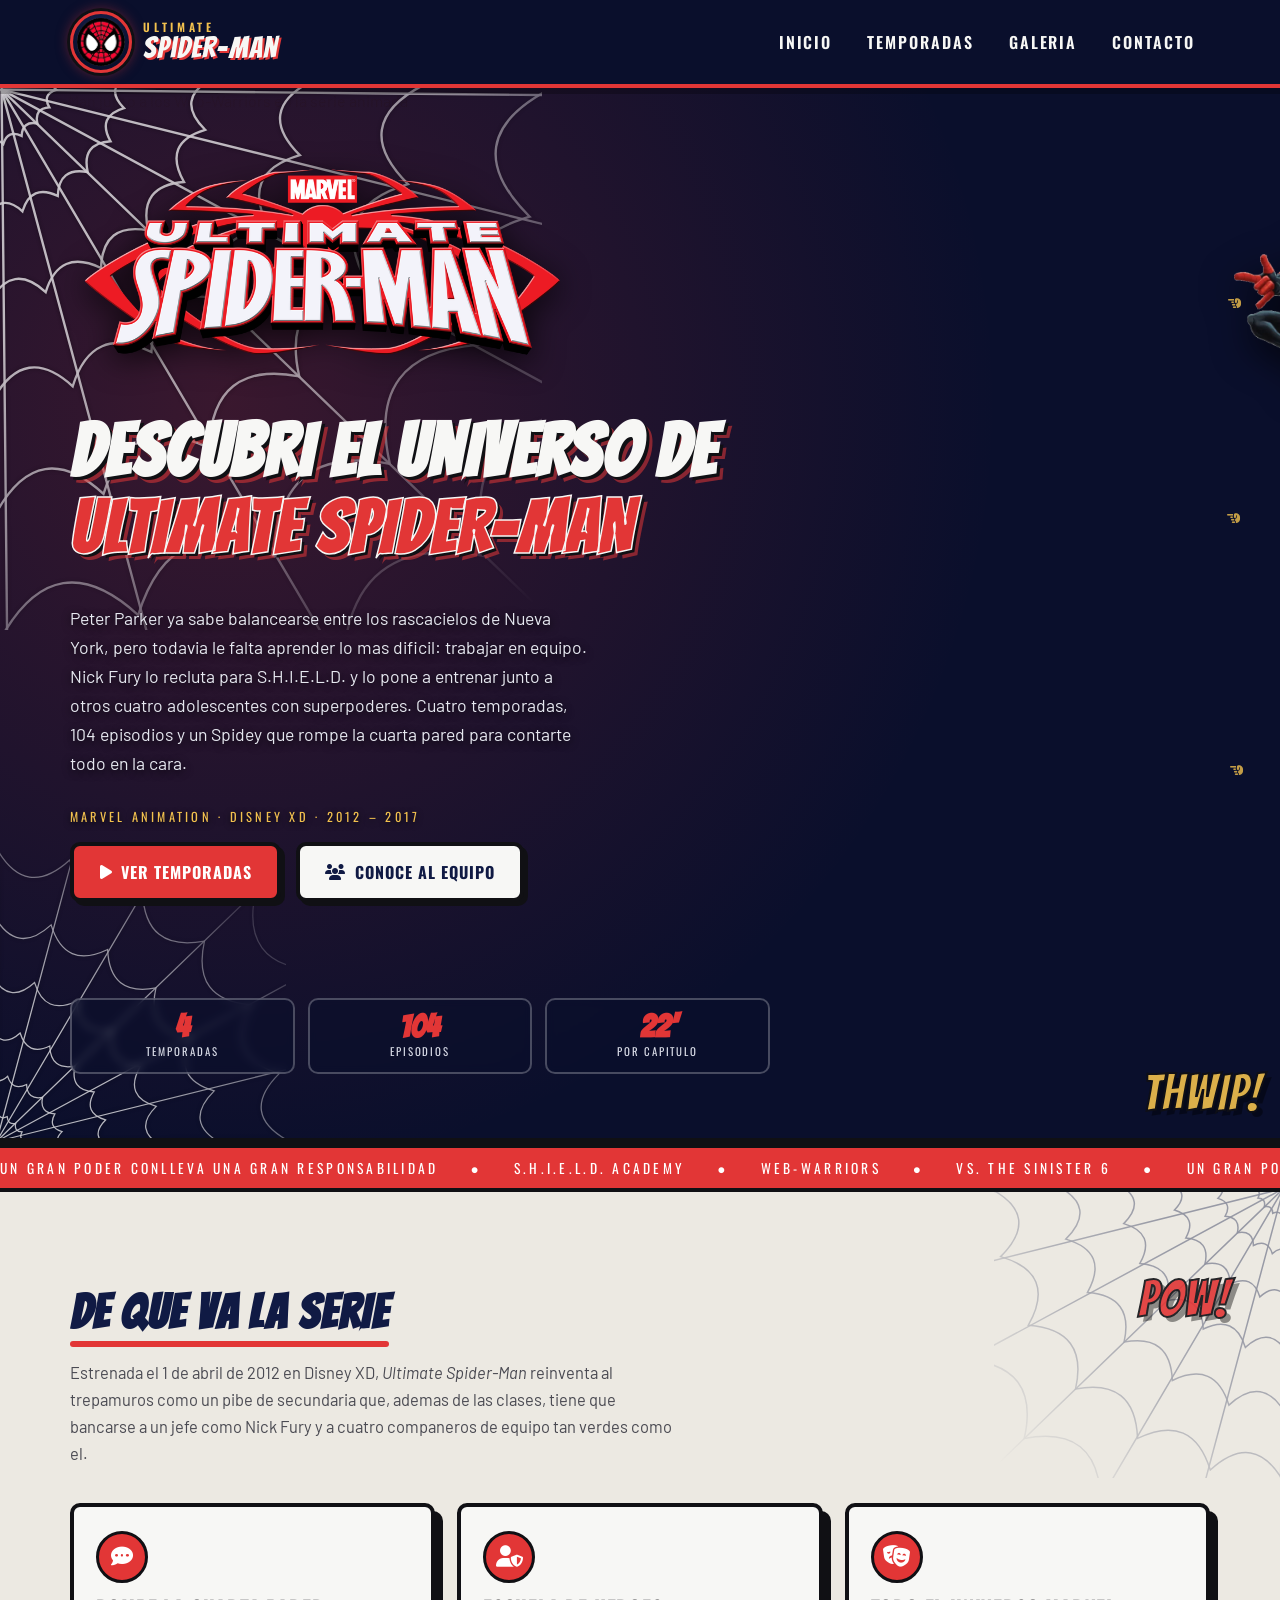
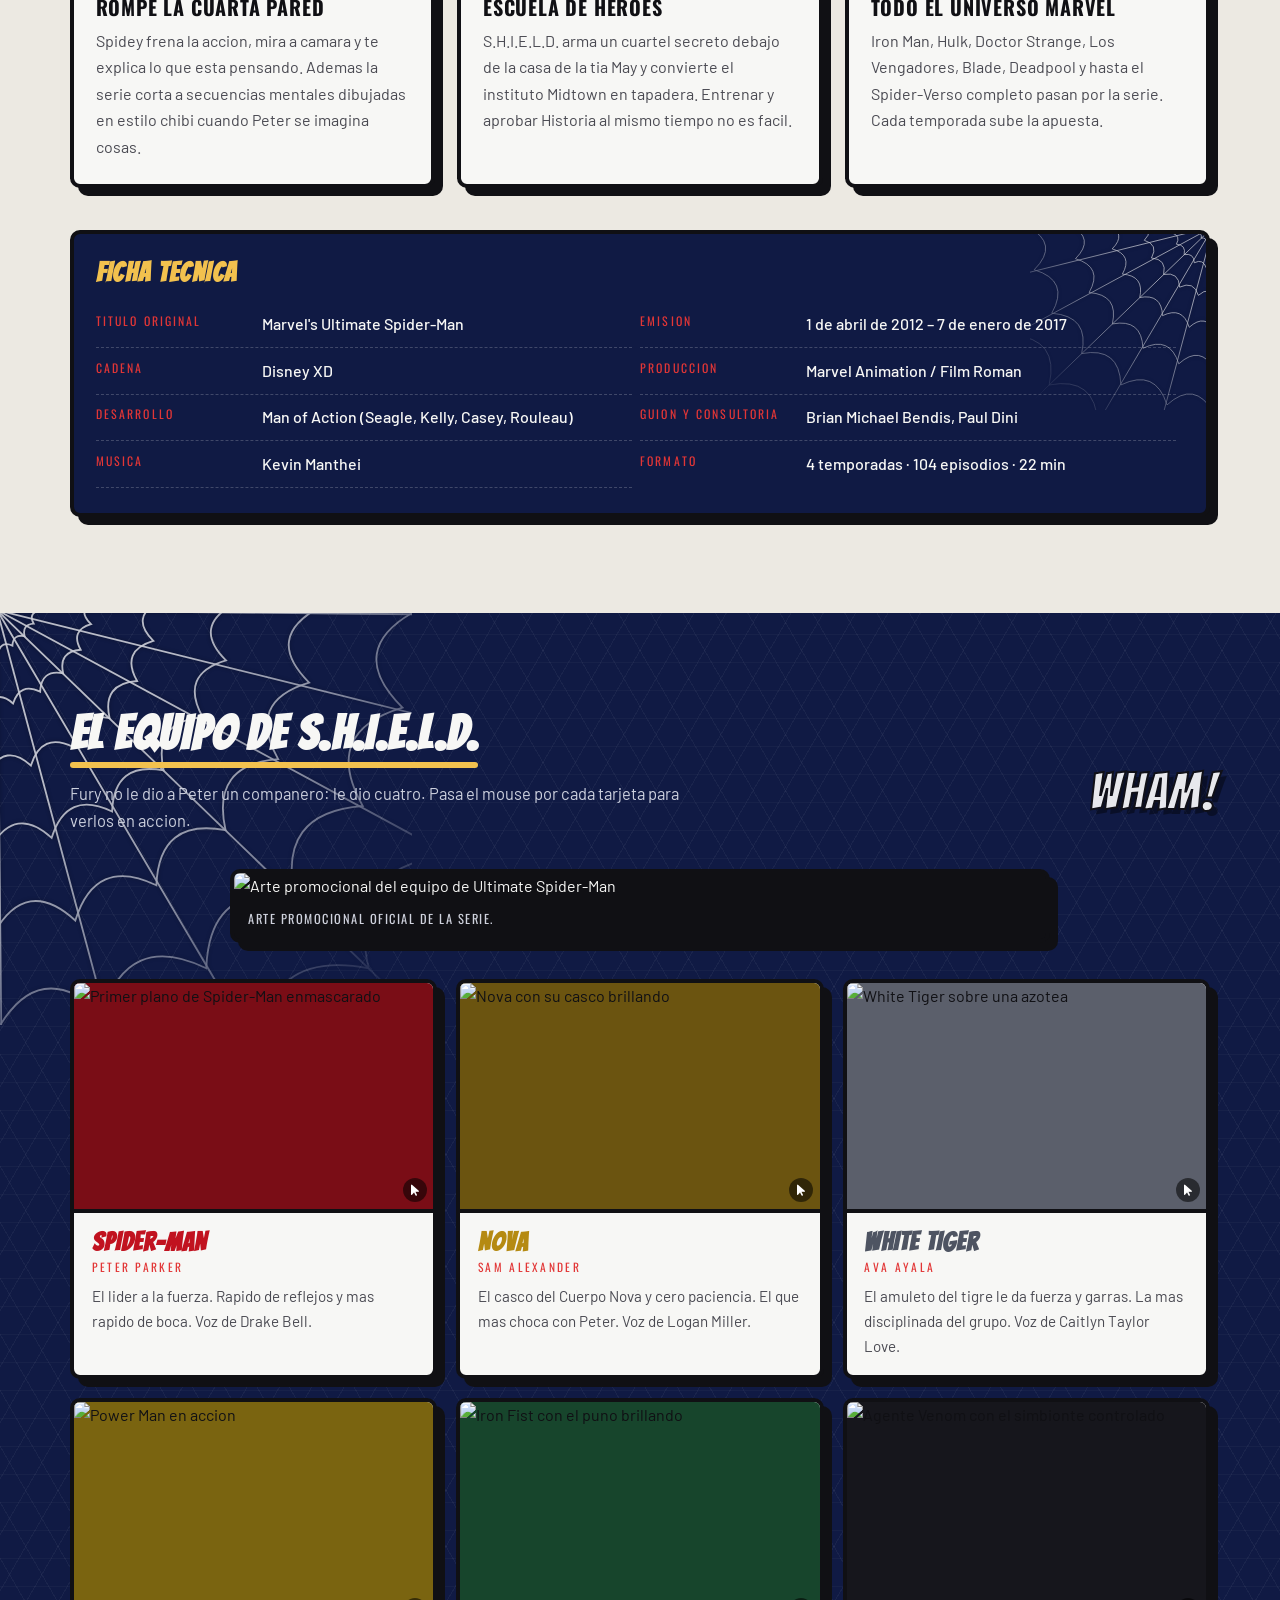
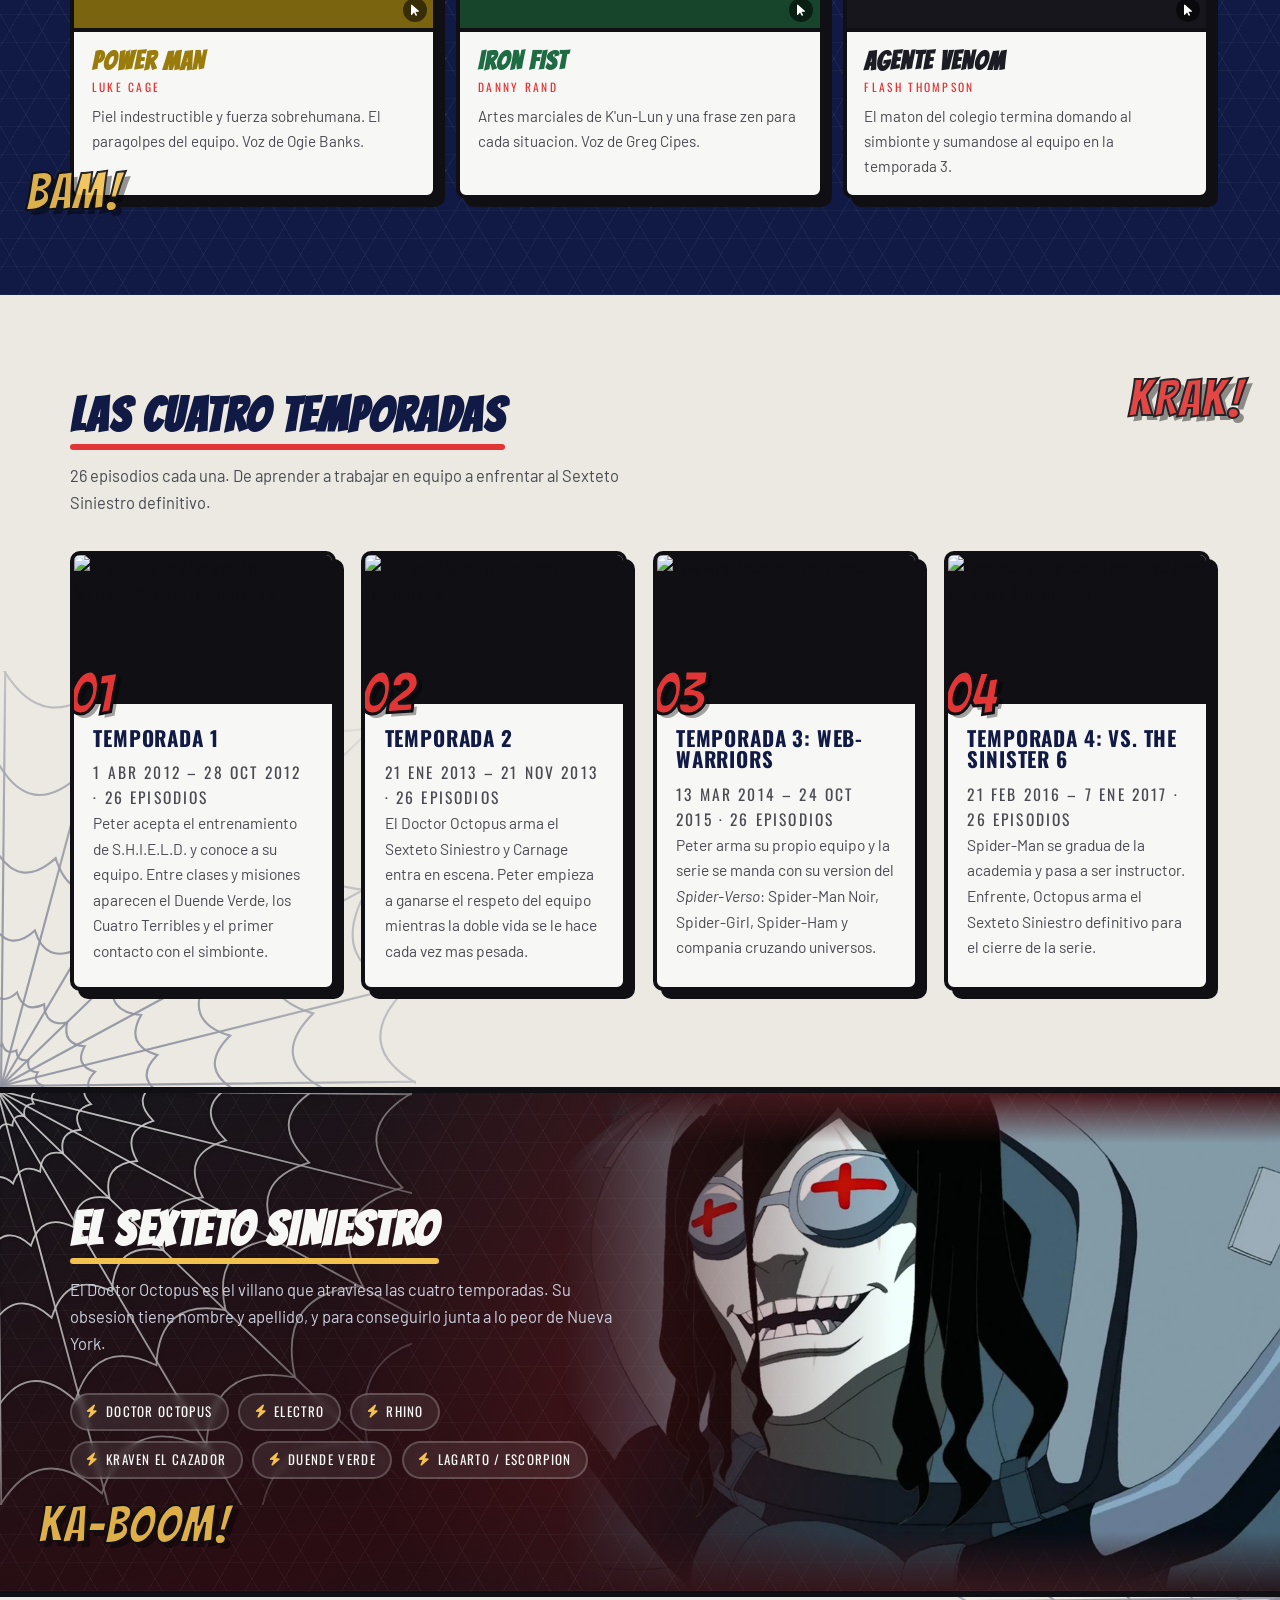
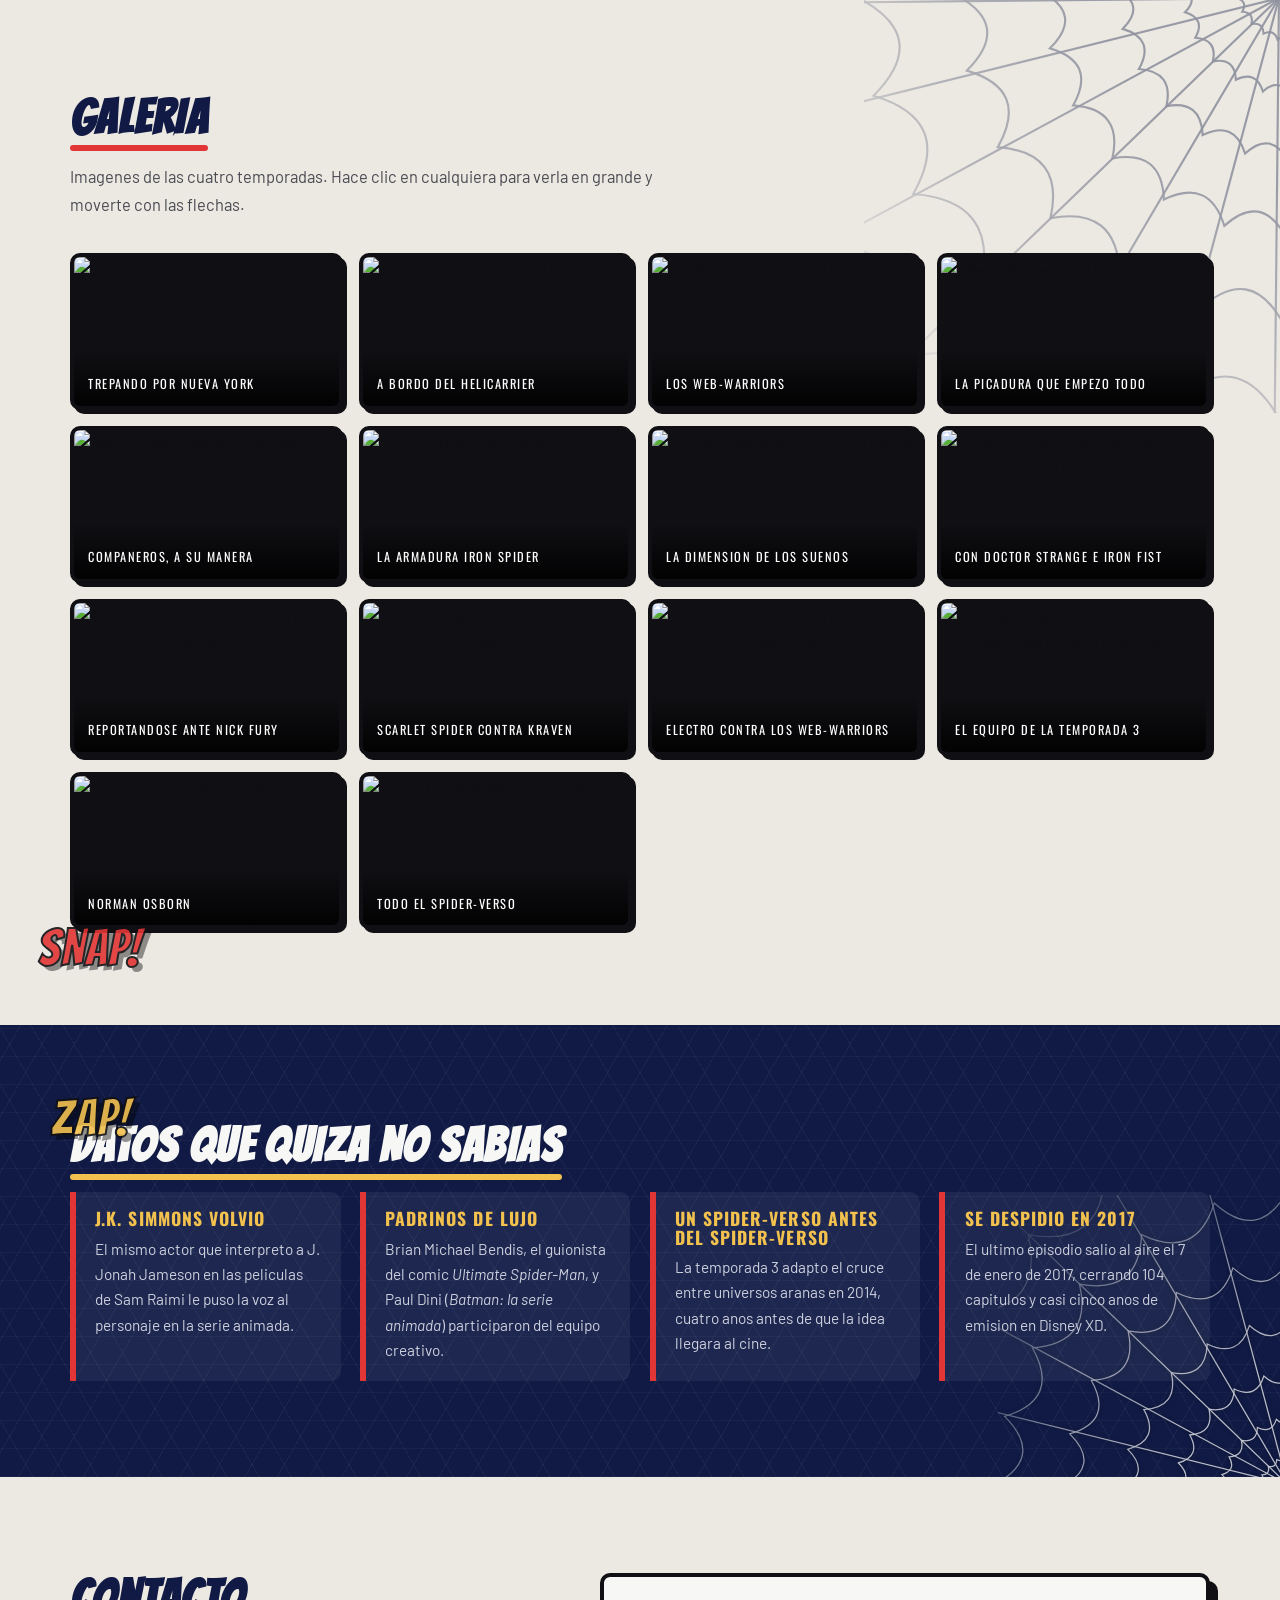
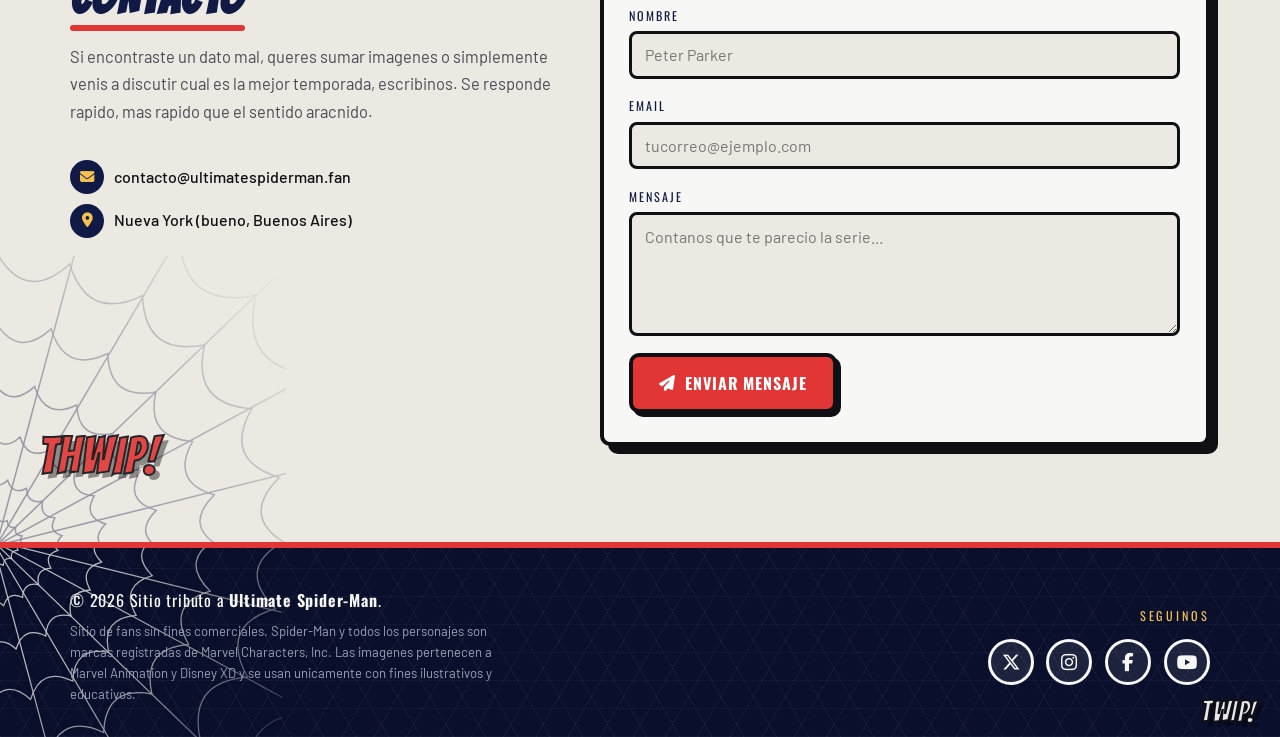
==== commit f55115bb: "Dejar de trackear carpeta ignorada" ====
--- a/index.html
+++ b/index.html
@@ -107,9 +107,9 @@
           <figcaption class="arana__nombre">Spider-Man 2099</figcaption>
         </figure>
       </div>
-
+      <!--
       <p class="hero__etiqueta">Marvel Animation &middot; Disney XD &middot; 2012 &ndash; 2017</p>
-
+      -->
       <h1 class="hero__titulo">
         <span class="hero__linea">Descubri el Universo de</span>
         <span class="hero__linea hero__linea--destacada">Ultimate Spider-Man</span>
@@ -121,6 +121,8 @@
         a entrenar junto a otros cuatro adolescentes con superpoderes. Cuatro temporadas, 104 episodios
         y un Spidey que rompe la cuarta pared para contarte todo en la cara.
       </p>
+
+      <p class="hero__etiqueta">Marvel Animation &middot; Disney XD &middot; 2012 &ndash; 2017</p>
 
       <!-- Los botones, con Iron Spider trepando al costado -->
       <div class="hero__acciones">
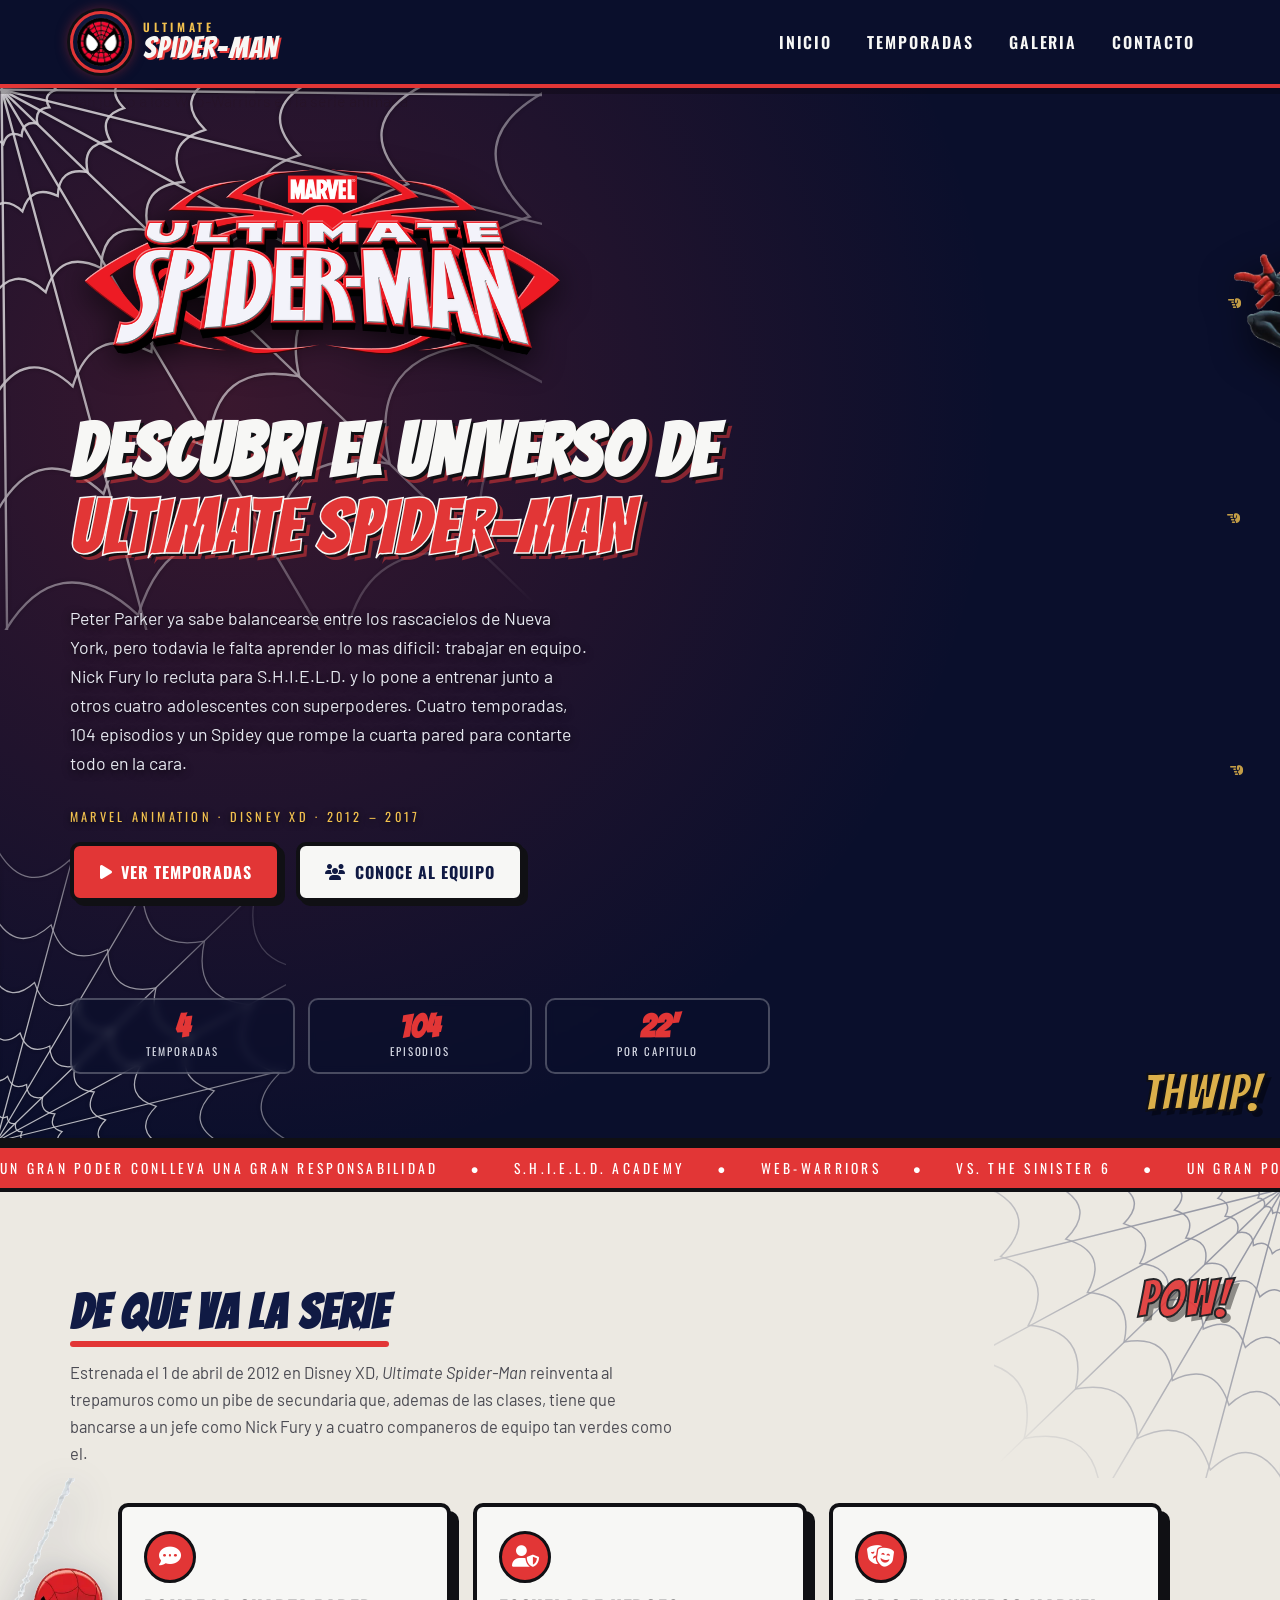
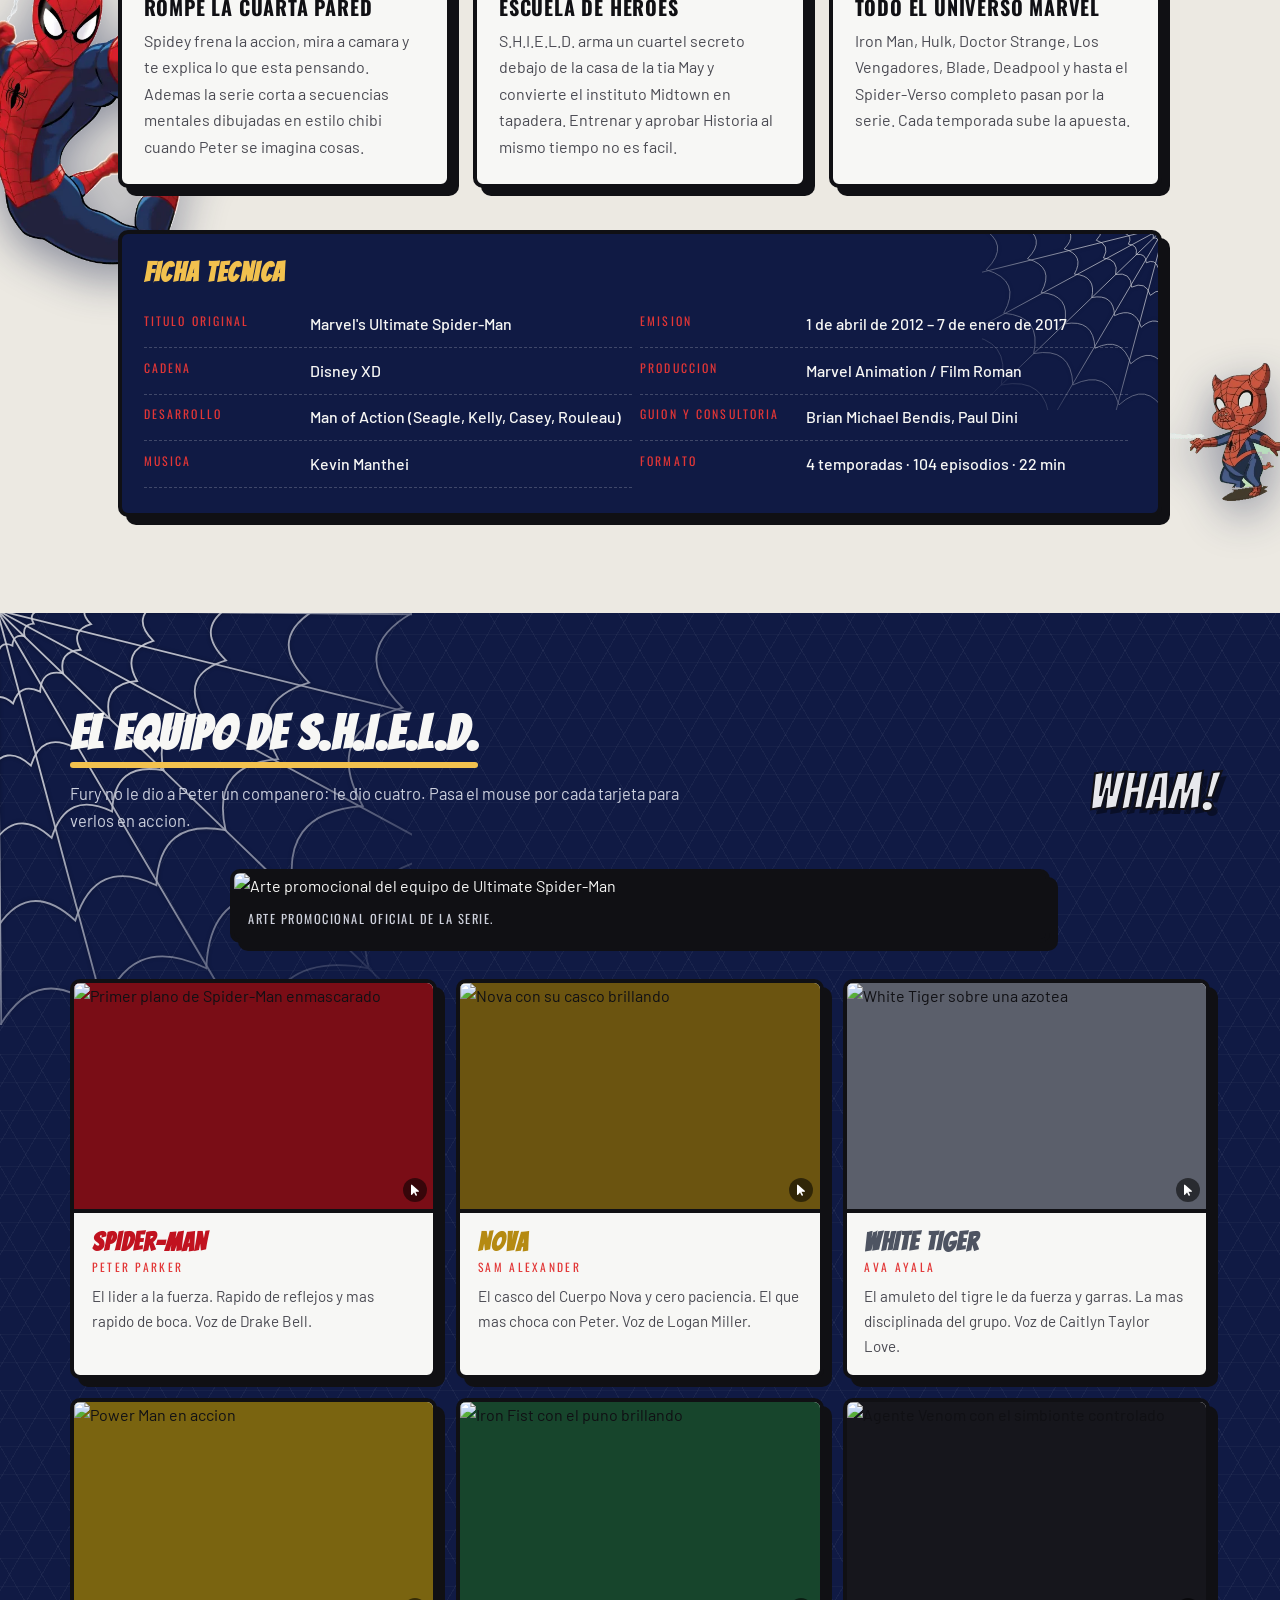
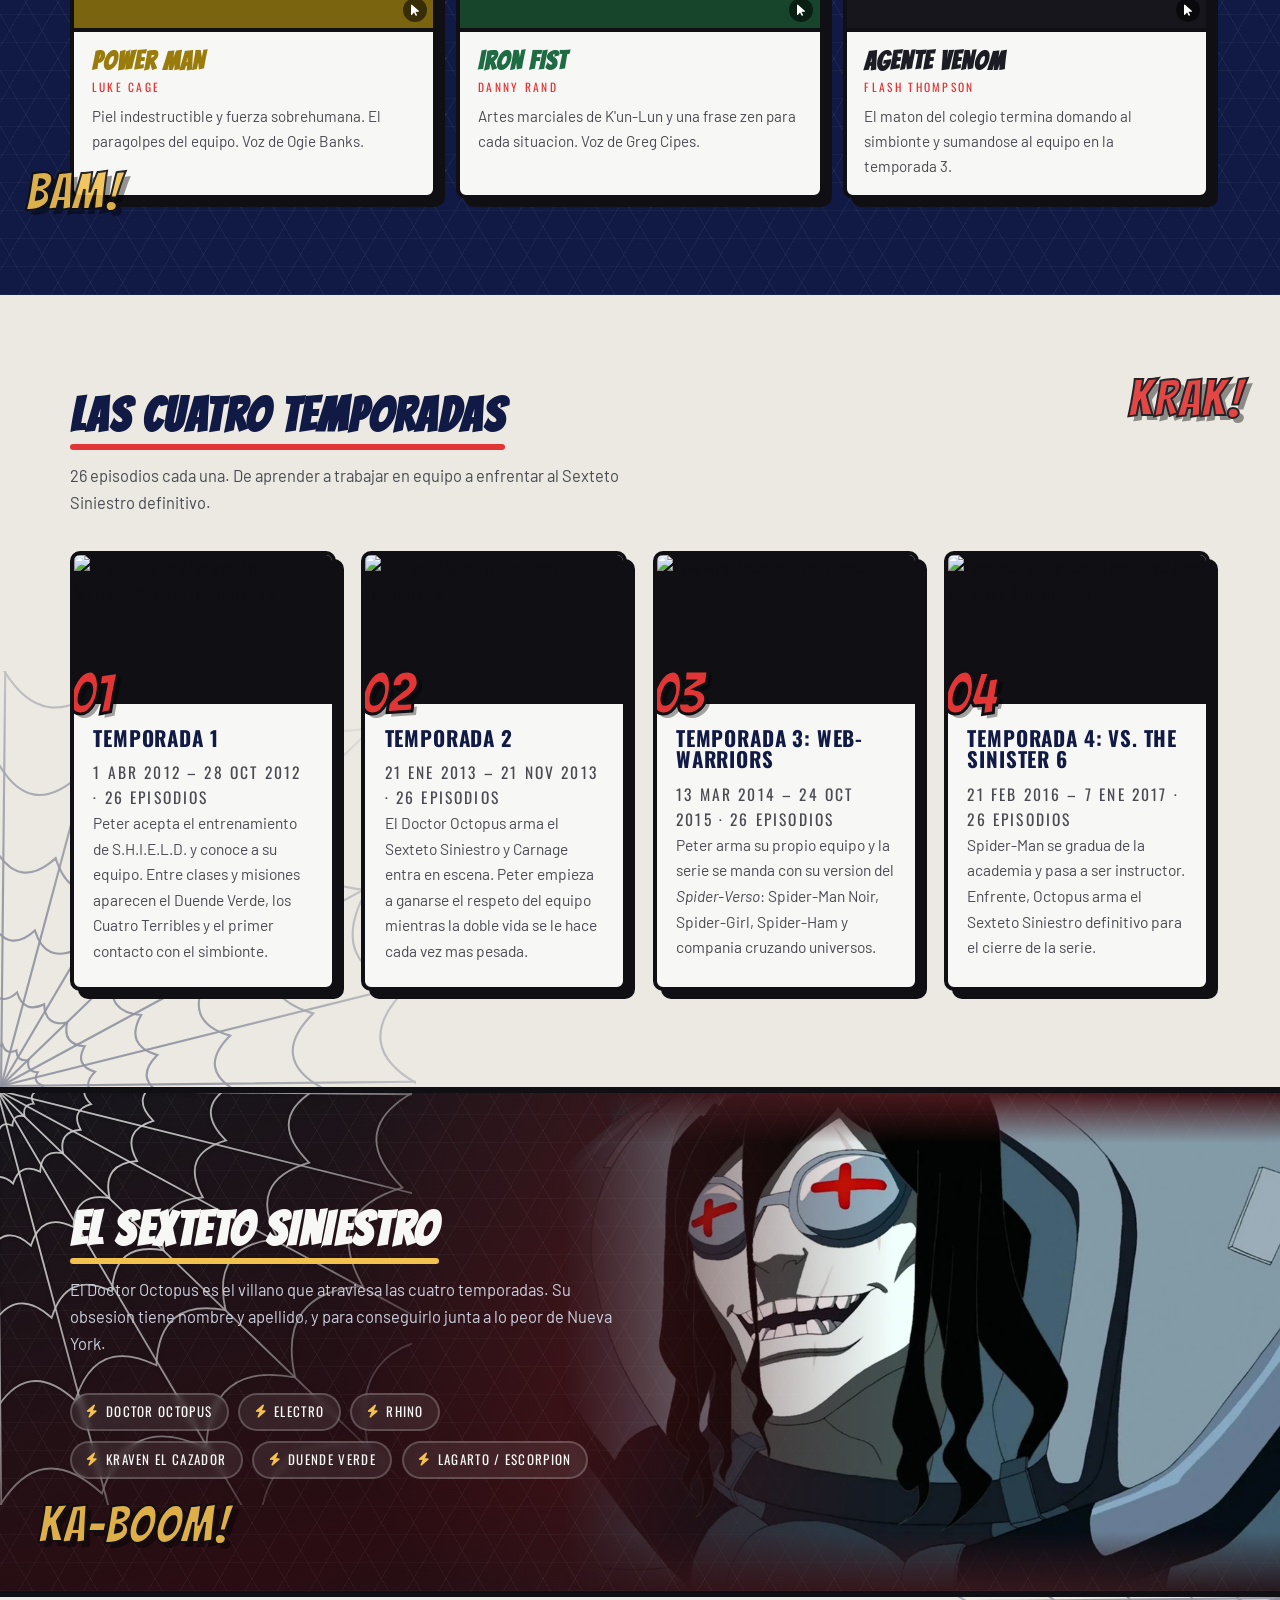
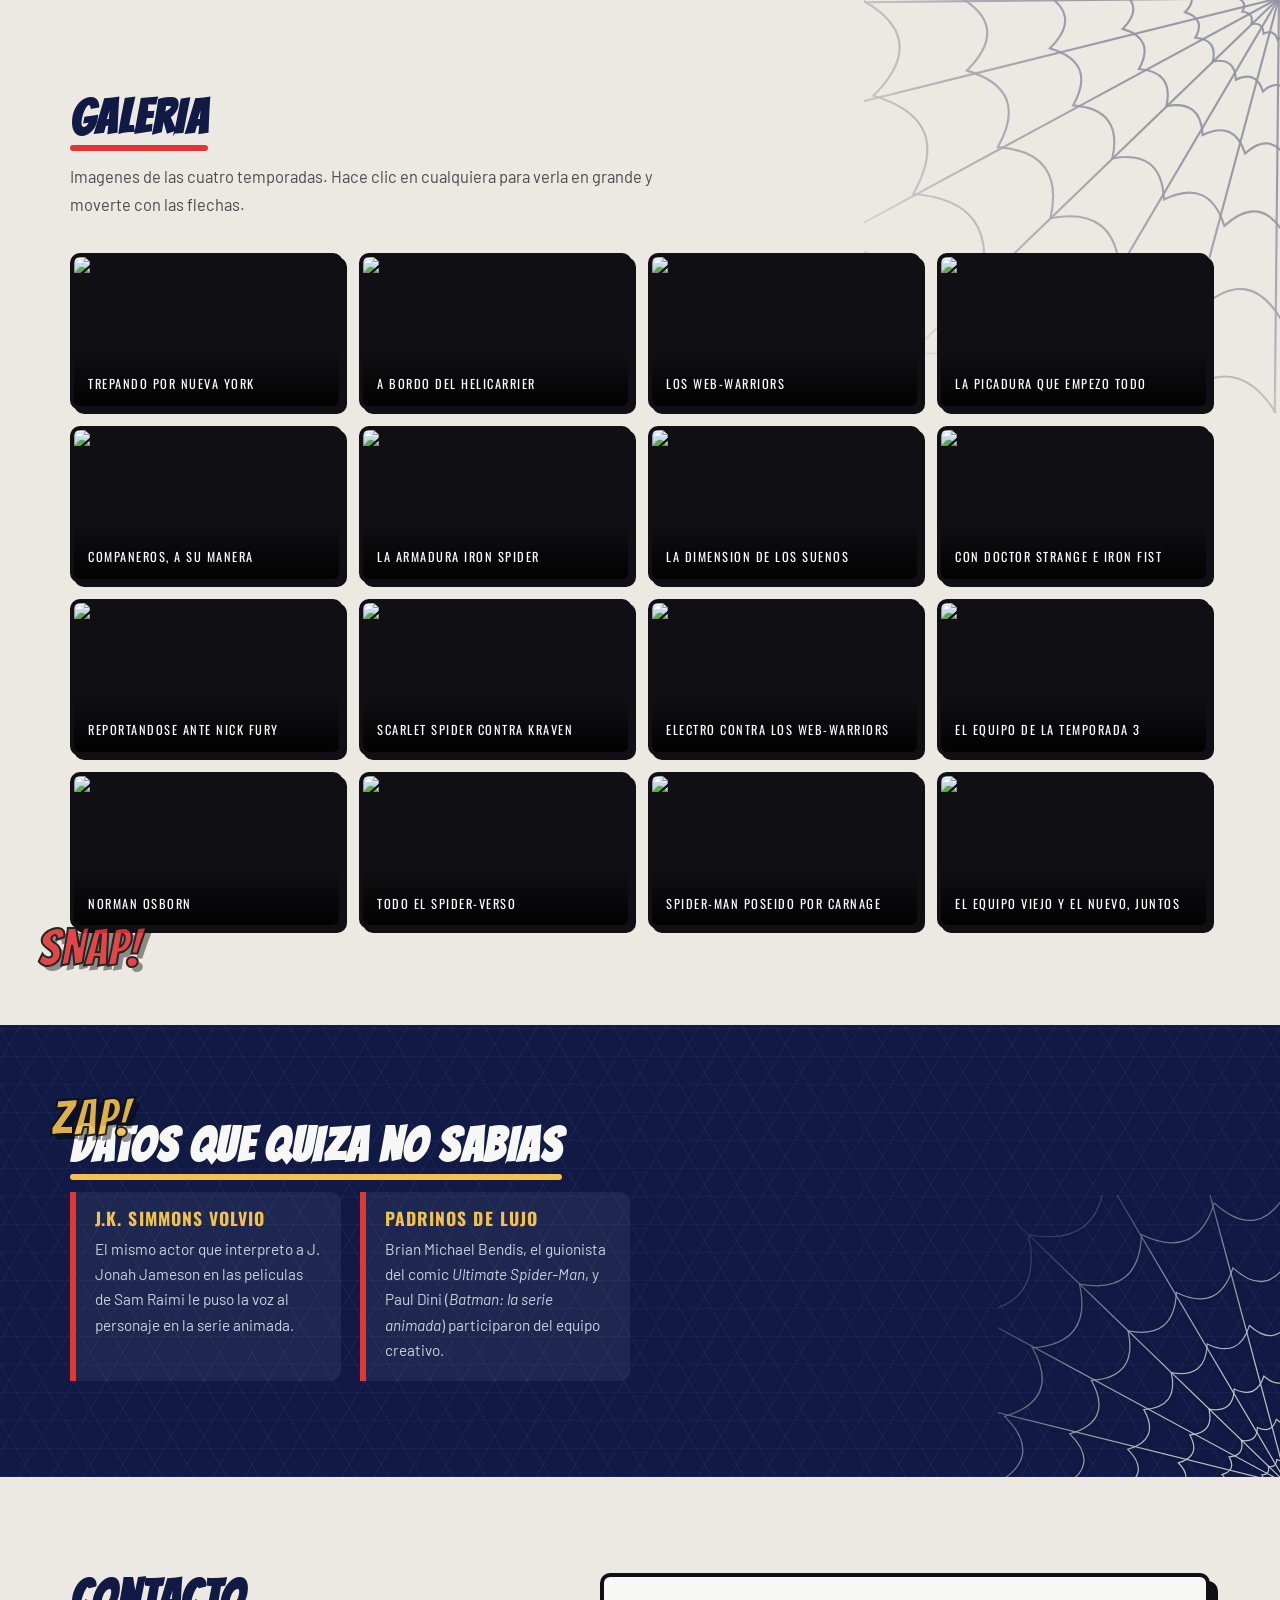
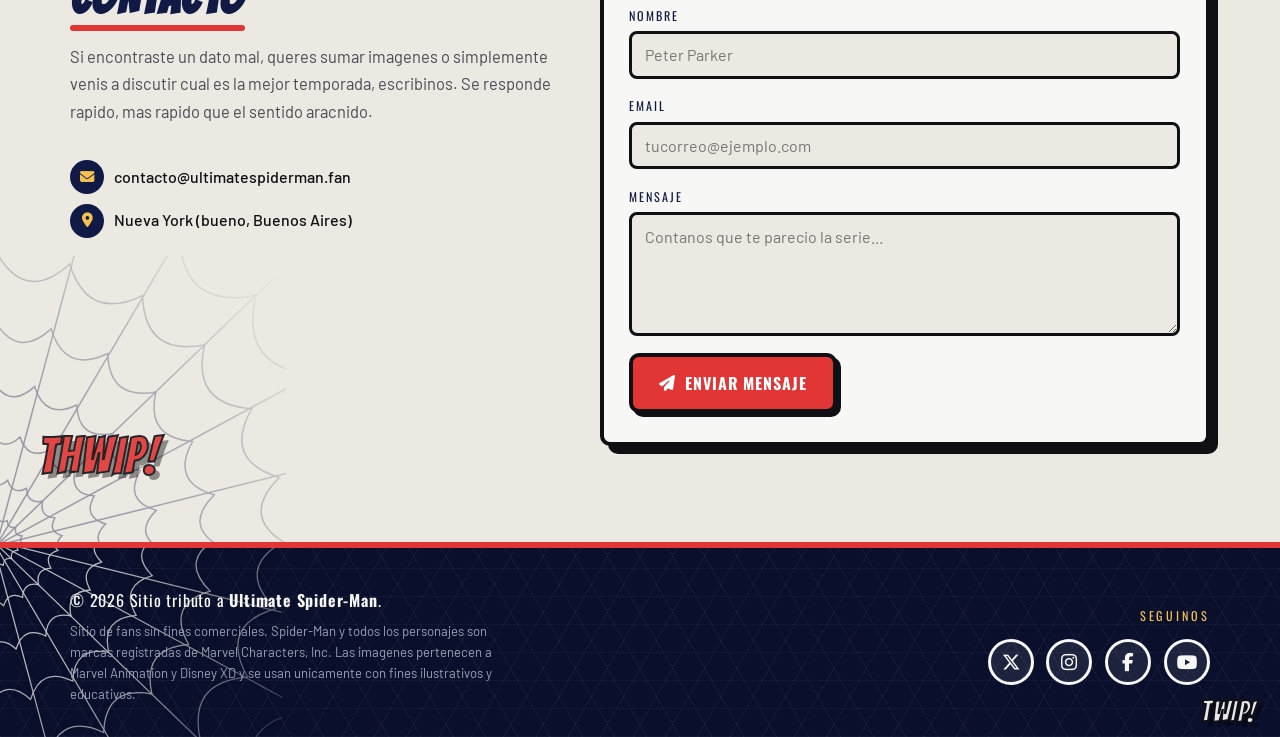
==== commit 01887583: "Cambios seccion 2 y galeria" ====
--- a/index.html
+++ b/index.html
@@ -171,6 +171,21 @@
   <section class="seccion seccion--clara" id="serie">
     <span class="telarana telarana--sd telarana--m telarana--oscura" aria-hidden="true"></span>
     <span class="onoma onoma--serie onoma--roja" aria-hidden="true">POW!</span>
+
+    <!-- Spider-Man principal (izquierda, detras de los recuadros) y Spider-Ham (derecha, mas abajo) -->
+    <div class="aranas aranas--serie">
+
+      <button type="button" class="arana arana--asomada arana--serie arana--principal" data-nombre="Spider-Man">
+        <img src="img/spider-principal.webp" alt="">
+        <span class="arana__nombre">Spider-Man</span>
+      </button>
+
+      <button type="button" class="arana arana--asomada arana--serie arana--ham2" data-nombre="Spider-Ham">
+        <img src="img/spider-ham.webp" alt="">
+        <span class="arana__nombre">Spider-Ham</span>
+      </button>
+
+    </div>
 
     <div class="contenedor">
       <h2 class="titulo-seccion">De que va la serie</h2>
@@ -450,7 +465,7 @@
       <h2 class="titulo-seccion">Galeria</h2>
       <p class="bajada">Imagenes de las cuatro temporadas. Hace clic en cualquiera para verla en grande y moverte con las flechas.</p>
 
-      <div class="galeria" id="galeria">
+      <div class="galeria">
 
         <button class="galeria__item" type="button" data-texto="Trepando por Nueva York">
           <img src="img/g1.png" data-respaldo="https://static.wikia.nocookie.net/thedailybugle/images/7/7b/S01E15_-_Spider-Man_crawls_on_a_building.png" alt="Spider-Man trepando un edificio" loading="lazy">
@@ -520,6 +535,16 @@
         <button class="galeria__item" type="button" data-texto="Todo el Spider-Verso">
           <img src="img/g14.jpg" data-respaldo="https://static.wikia.nocookie.net/thedailybugle/images/2/25/All_Web_Warriors.jpg" alt="Todos los Web-Warriors del Spider-Verso" loading="lazy">
           <span class="galeria__pie">Todo el Spider-Verso</span>
+        </button>
+
+        <button class="galeria__item" type="button" data-texto="Spider-Man poseido por Carnage">
+          <img src="img/g15.png" data-respaldo="https://static.wikia.nocookie.net/thedailybugle/images/e/e5/Carnage-Coming-to-Ultimate-Spider-Man-05.png" alt="Spider-Man transformado por el simbionte Carnage" loading="lazy">
+          <span class="galeria__pie">Spider-Man poseido por Carnage</span>
+        </button>
+
+        <button class="galeria__item" type="button" data-texto="El equipo viejo y el nuevo, juntos">
+          <img src="img/g16.png" data-respaldo="https://static.wikia.nocookie.net/thedailybugle/images/9/9f/Spider-Man%27s_Old_Team_and_New_Team_together_USMWW.png" alt="El primer equipo y los Web-Warriors reunidos" loading="lazy">
+          <span class="galeria__pie">El equipo viejo y el nuevo, juntos</span>
         </button>
 
       </div>
--- a/css/estilos.css
+++ b/css/estilos.css
@@ -469,6 +469,7 @@
   cursor: pointer;
   transition: translate .3s ease-out,
               right .45s cubic-bezier(.22,1.2,.36,1),
+              left .45s cubic-bezier(.22,1.2,.36,1),
               bottom .45s cubic-bezier(.22,1.2,.36,1),
               top .45s cubic-bezier(.22,1.2,.36,1);
 }
@@ -509,6 +510,58 @@
 .arana--ham:hover, .arana--ham:focus-visible { bottom: -22px; }
 .arana--ham.fijada { bottom: 4%; right: 30%; }
 .arana--ham::after { left: 42%; top: -1.1rem; transform: rotate(90deg); }
+
+/* --- Aranas de la seccion "De que va la serie" ---------------------------
+   Viven por detras de los recuadros (z-index 1 contra el 2 del contenedor).
+   Al hacerles clic se plantan, pasan al frente y se ven enteros.          */
+
+/* La capa no crea contexto de apilado propio: asi cada personaje puede
+   quedar por detras (z-index 1) o por delante (z-index 6) de las cajas. */
+.aranas--serie { z-index: auto; }
+
+/* Las cajas se corren un poco hacia adentro: en ese margen asoman los
+   personajes que estan por detras. */
+#serie .tarjetas,
+#serie .ficha { margin-inline: 1.8rem; }
+
+/* El contenedor deja pasar el mouse por los costados; las cajas no,
+   asi se puede interactuar con la arana que esta detras. */
+#serie .contenedor,
+#serie .tarjetas,
+#serie .bajada { pointer-events: none; }
+#serie .titulo-seccion,
+#serie .tarjeta,
+#serie .ficha { pointer-events: auto; }
+
+.arana--serie { z-index: 1; }
+.arana--serie.fijada { z-index: 6; }
+.arana--serie img { filter: drop-shadow(0 14px 22px rgba(16, 26, 68, .45)); }
+.arana--serie.fijada img { filter: drop-shadow(0 18px 26px rgba(16, 26, 68, .6)); }
+
+/* Spider-Man principal: asoma por detras de las tarjetas, a la izquierda */
+.arana--principal { display: block; width: 190px; top: 27%; left: -32px; }
+.arana--principal.fijada { left: 10px; }
+.arana--principal::after {
+  content: "\f0a7";                    /* manito que apunta hacia abajo */
+  left: 8px;
+  right: auto;
+  top: -1.3rem;
+  animation-name: senalar-abajo;
+}
+
+/* Spider-Ham: del otro lado y mas abajo, a la altura de la ficha tecnica */
+.arana--ham2 { display: none; width: 118px; right: -14px; bottom: 9%; }
+.arana--ham2.fijada { right: 16px; }
+.arana--ham2::after { left: -1.1rem; top: 34%; animation-name: senalar-der; }
+
+@keyframes senalar-der {
+  0%, 100% { transform: translateX(0); }
+  50%      { transform: translateX(6px); }
+}
+@keyframes senalar-abajo {
+  0%, 100% { transform: translateY(0); }
+  50%      { transform: translateY(6px); }
+}
 
 /* --------------------------------------------------------------------------
    9. FRANJA ANIMADA
@@ -1226,6 +1279,8 @@
   /* Aranas: Noir sobre el dato y dos asomadas */
   .arana--noir { display: block; }
   .arana--miles, .arana--ham { display: block; }
+  .arana--principal { width: 215px; top: 24%; left: -36px; }
+  .arana--principal.fijada { left: 18px; }
 
   /* Onomatopeyas visibles desde tablet */
   .onoma--hero, .onoma--serie, .onoma--equipo, .onoma--temporadas,
@@ -1235,6 +1290,7 @@
   /* Cuadriculas */
   .tarjetas { flex-direction: row; flex-wrap: wrap; }
   .tarjeta { flex: 1 1 calc(50% - .7rem); }
+  #serie .tarjetas, #serie .ficha { margin-inline: 2.6rem; }
 
   .ficha__lista { flex-direction: row; flex-wrap: wrap; gap: 0; }
   .ficha__lista > div { flex: 1 1 calc(50% - .5rem); margin-right: .5rem; }
@@ -1284,6 +1340,14 @@
 
   /* Todas las aranas a la vista */
   .arana--fija, .arana--asomada { display: block; }
+
+  #serie .tarjetas, #serie .ficha { margin-inline: 3rem; }
+
+  .arana--principal { width: 300px; top: 28%; left: -26px; }
+  .arana--principal.fijada { left: 48px; }
+
+  .arana--ham2 { display: block; width: 142px; right: -6px; bottom: 11%; }
+  .arana--ham2.fijada { right: 44px; }
   .onoma--equipo2 { display: block; }
 
   .tarjeta { flex: 1 1 calc(33.333% - .95rem); }
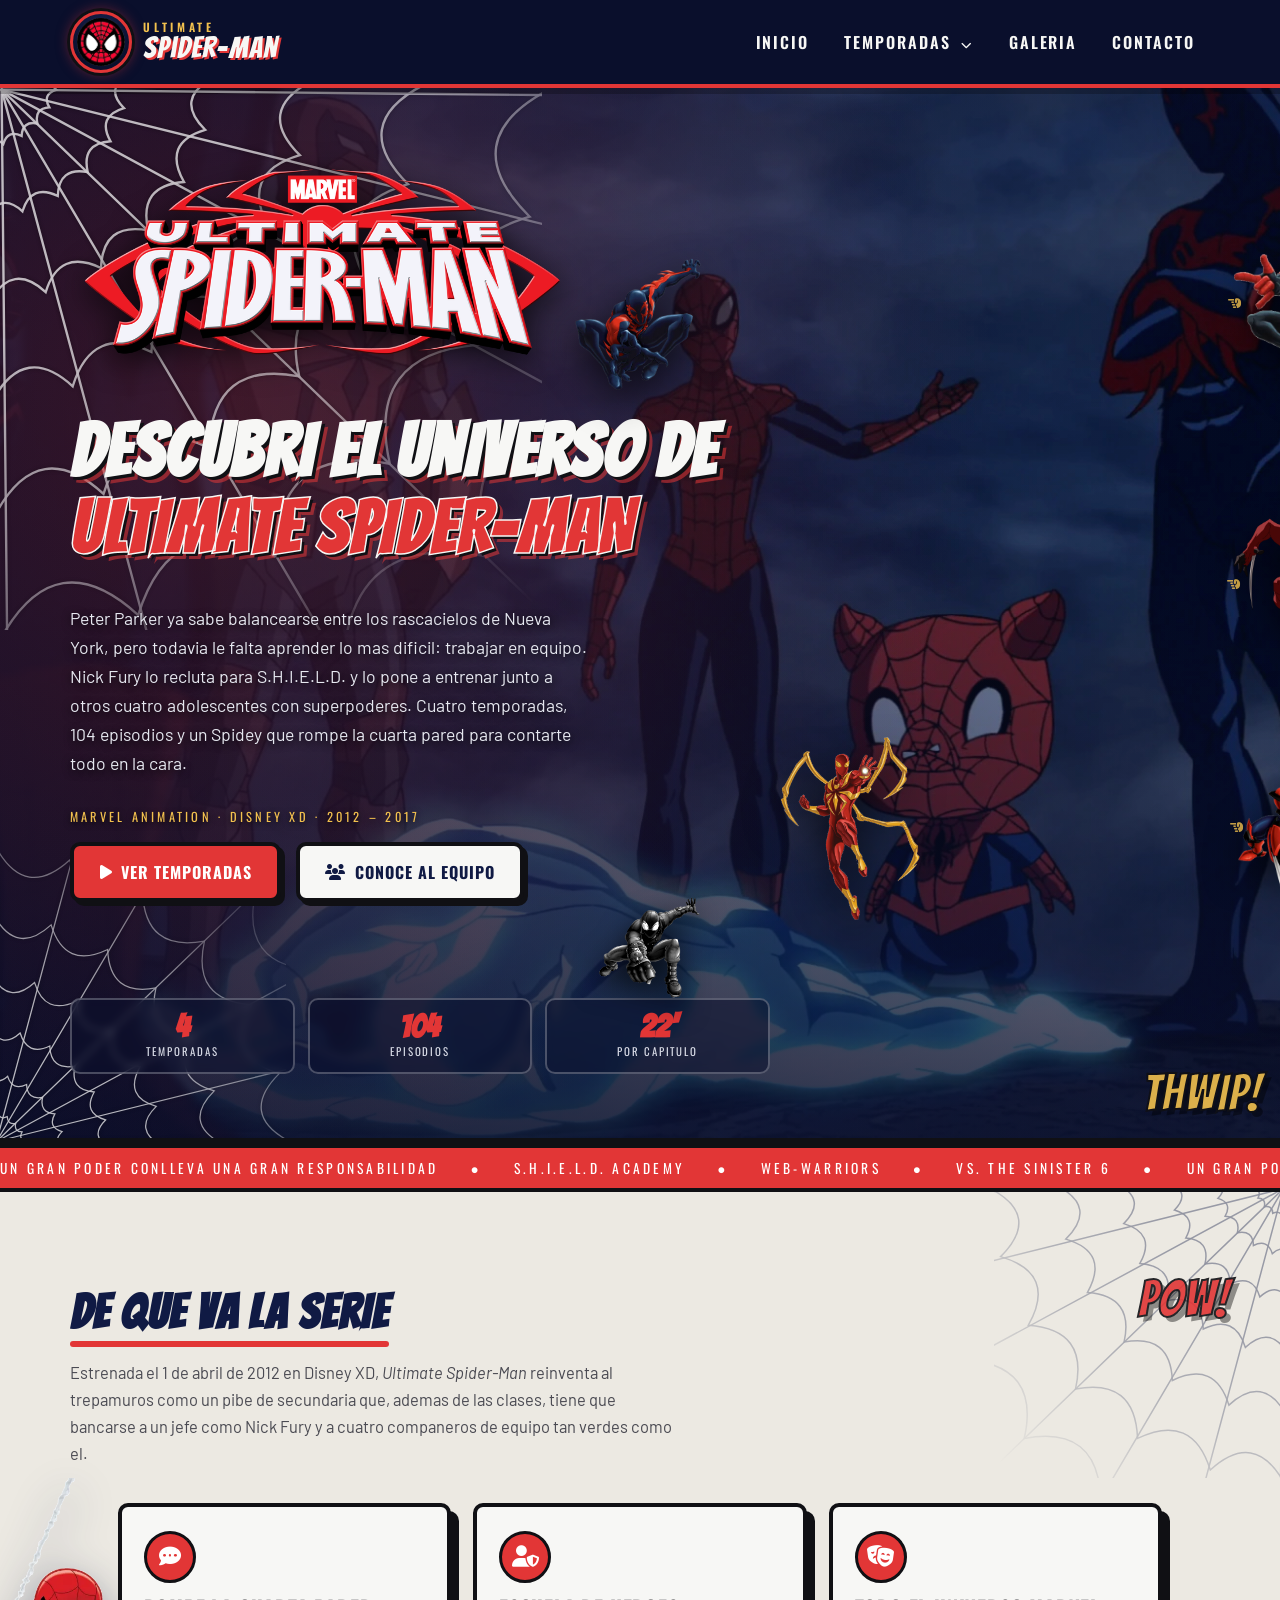
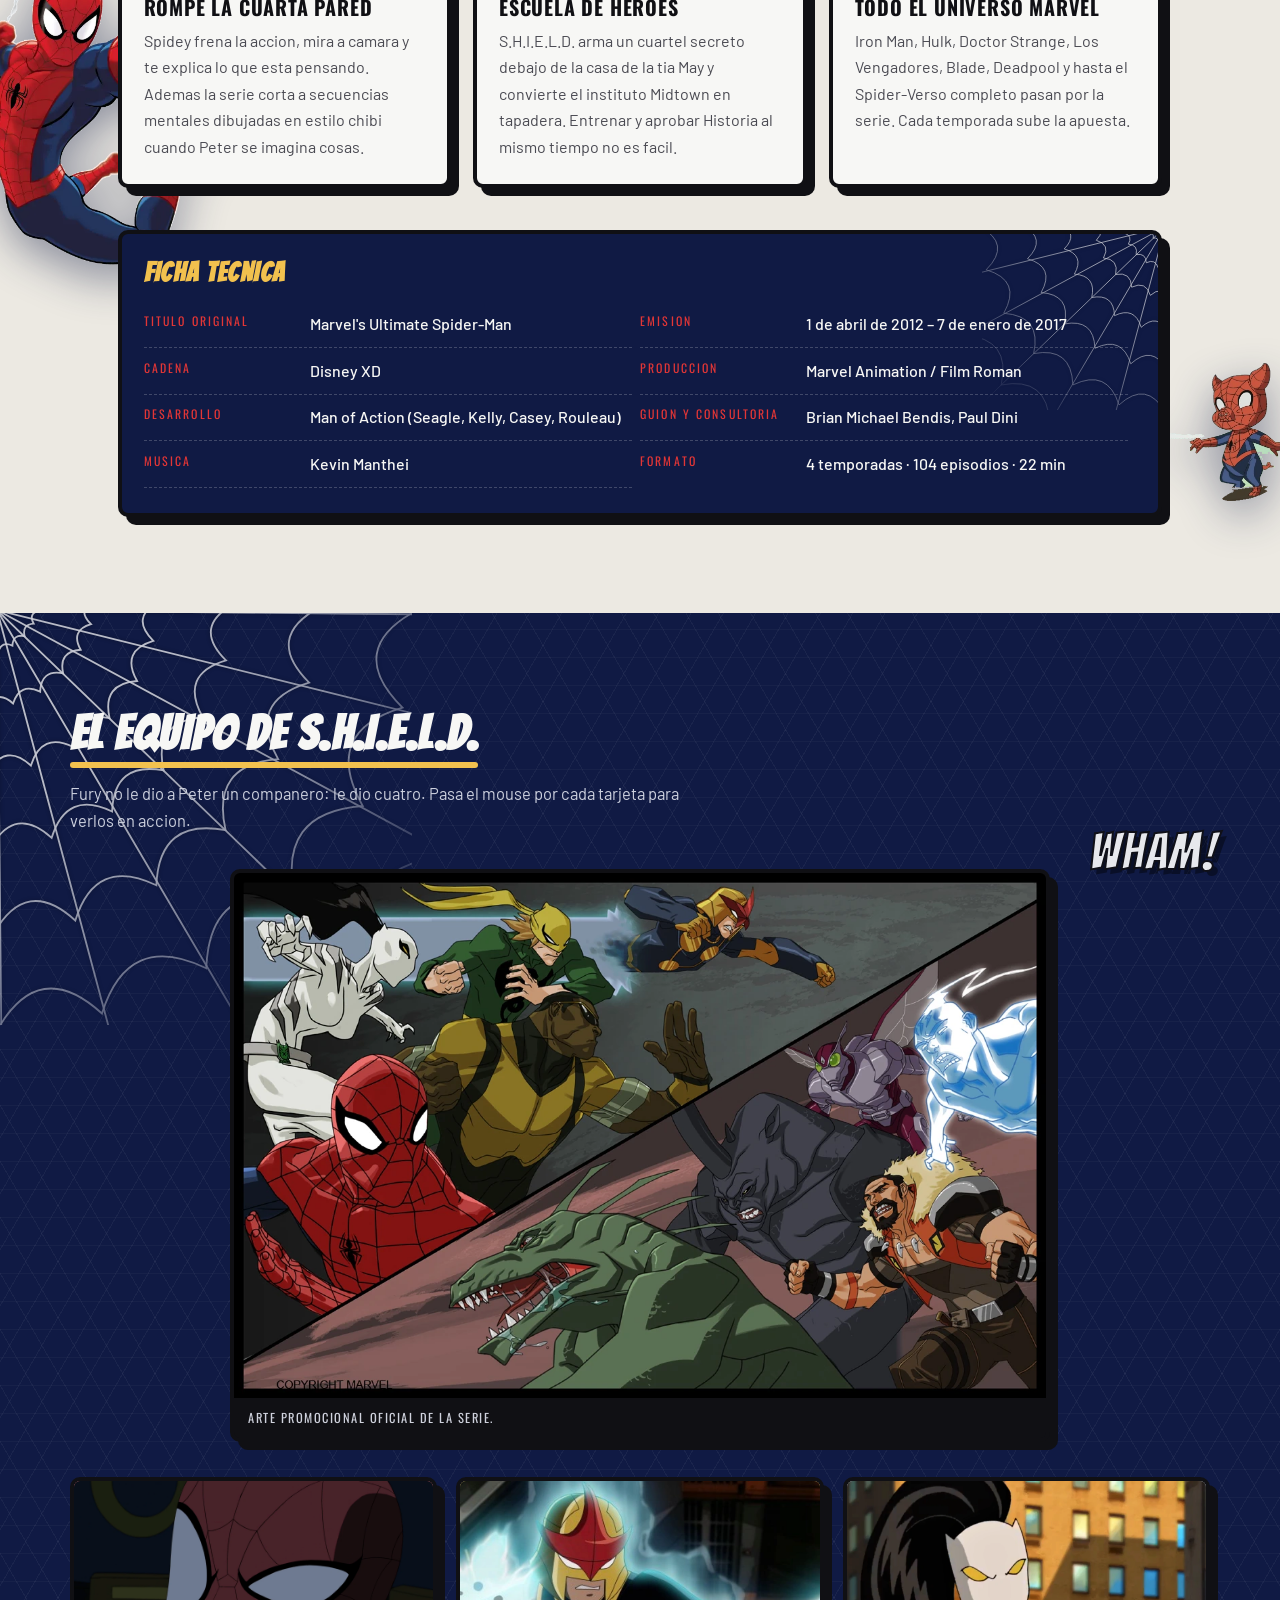
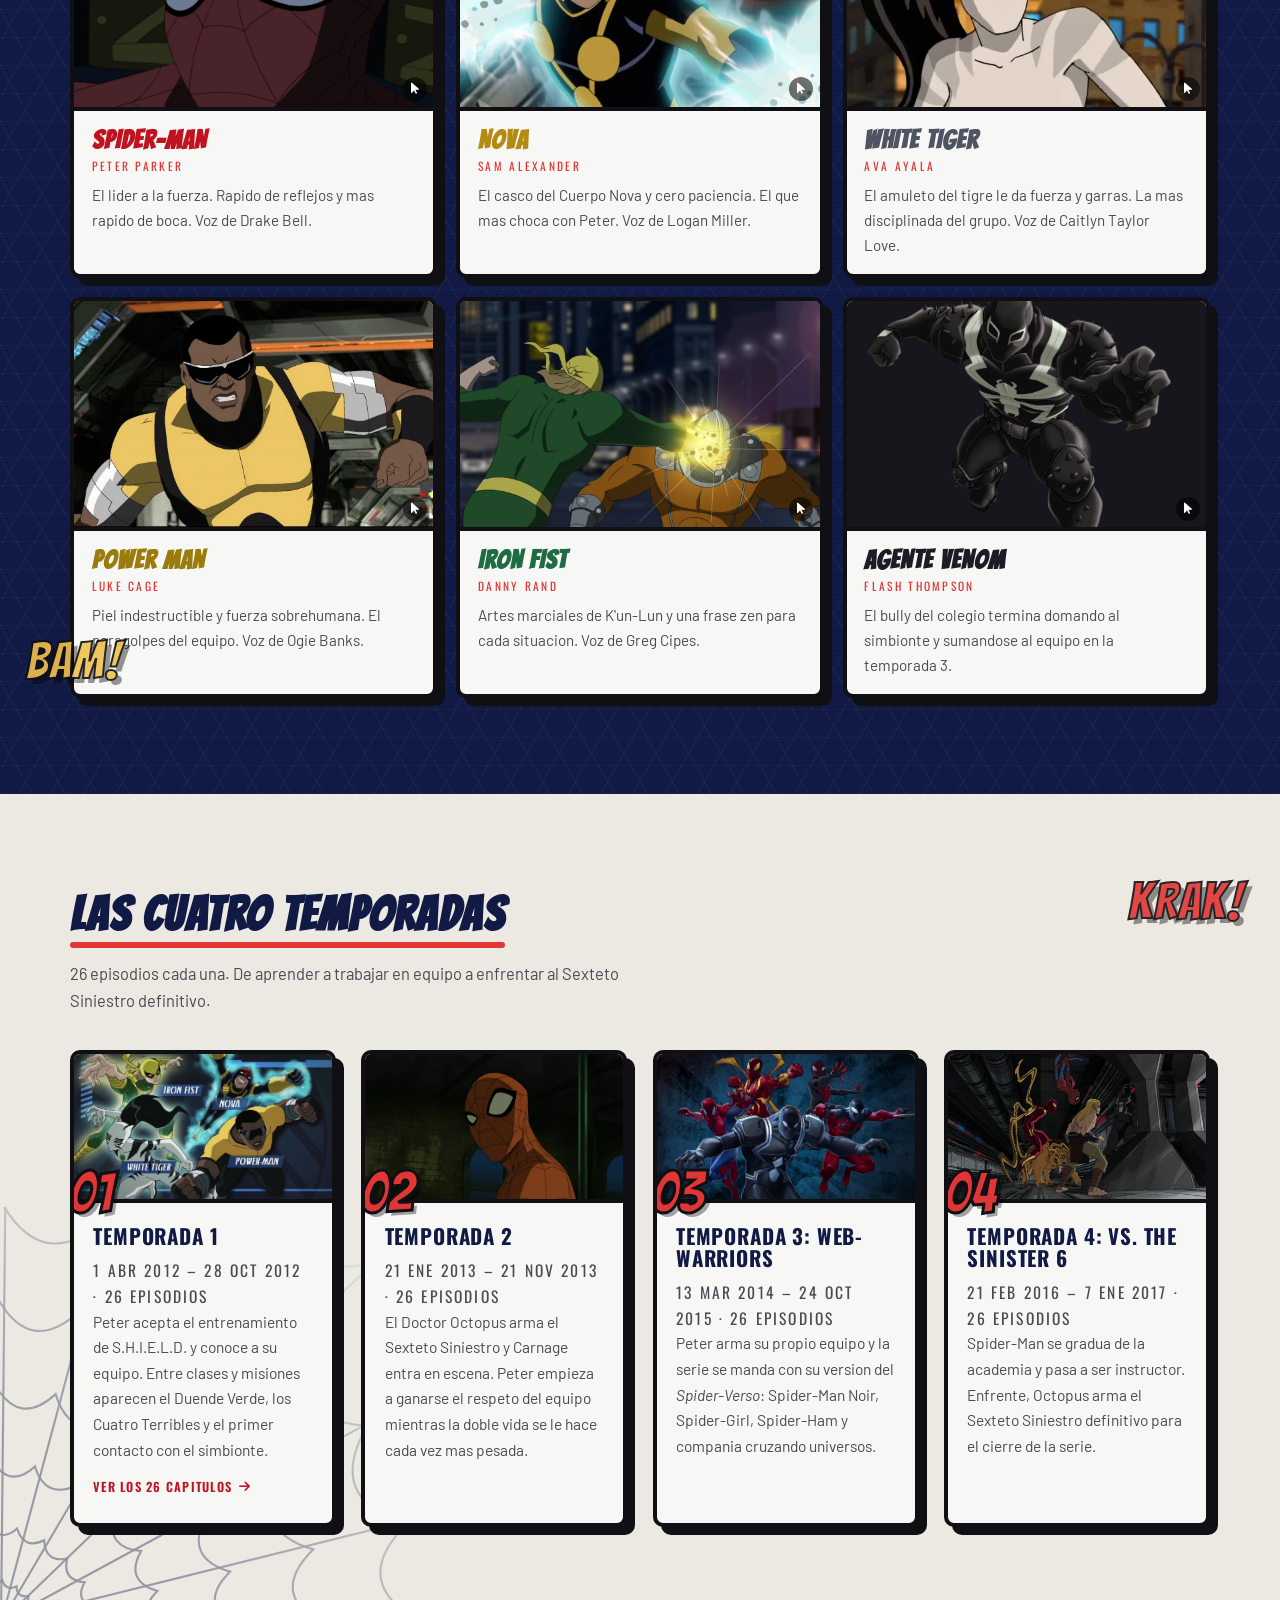
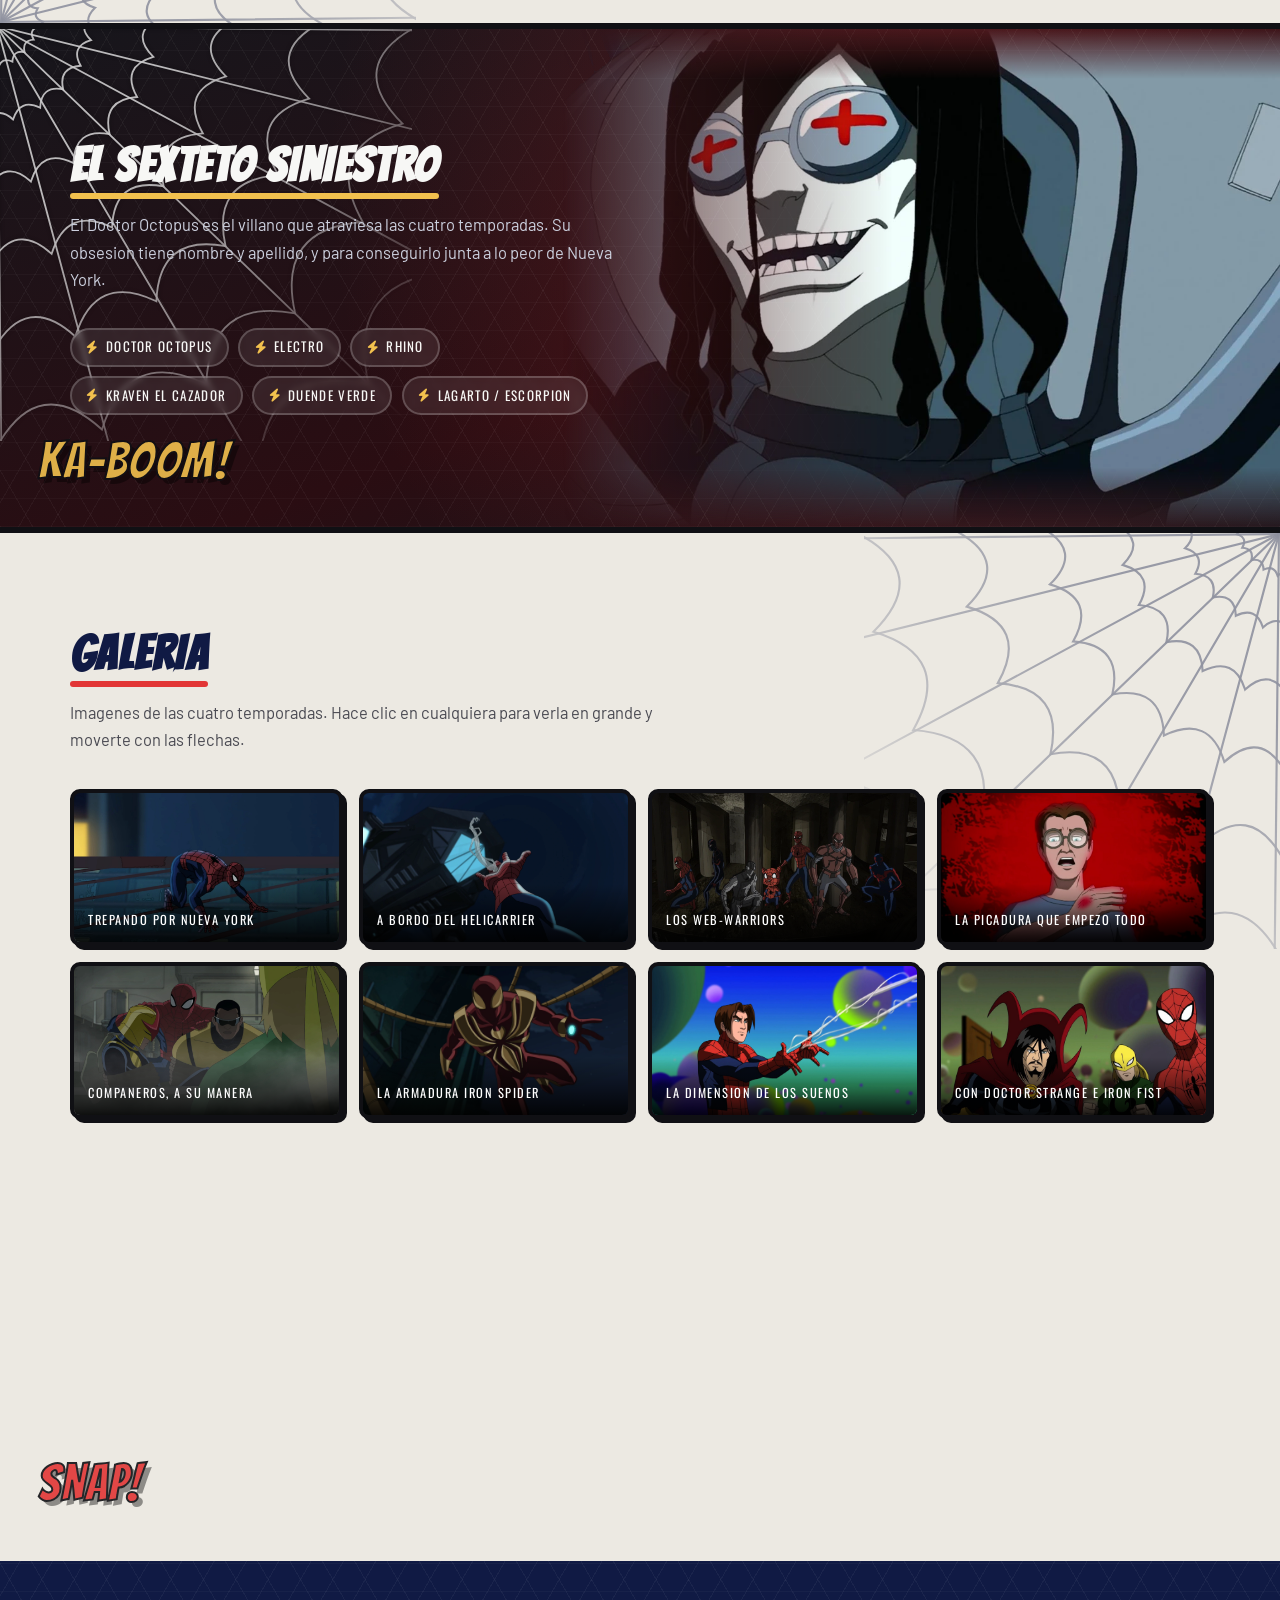
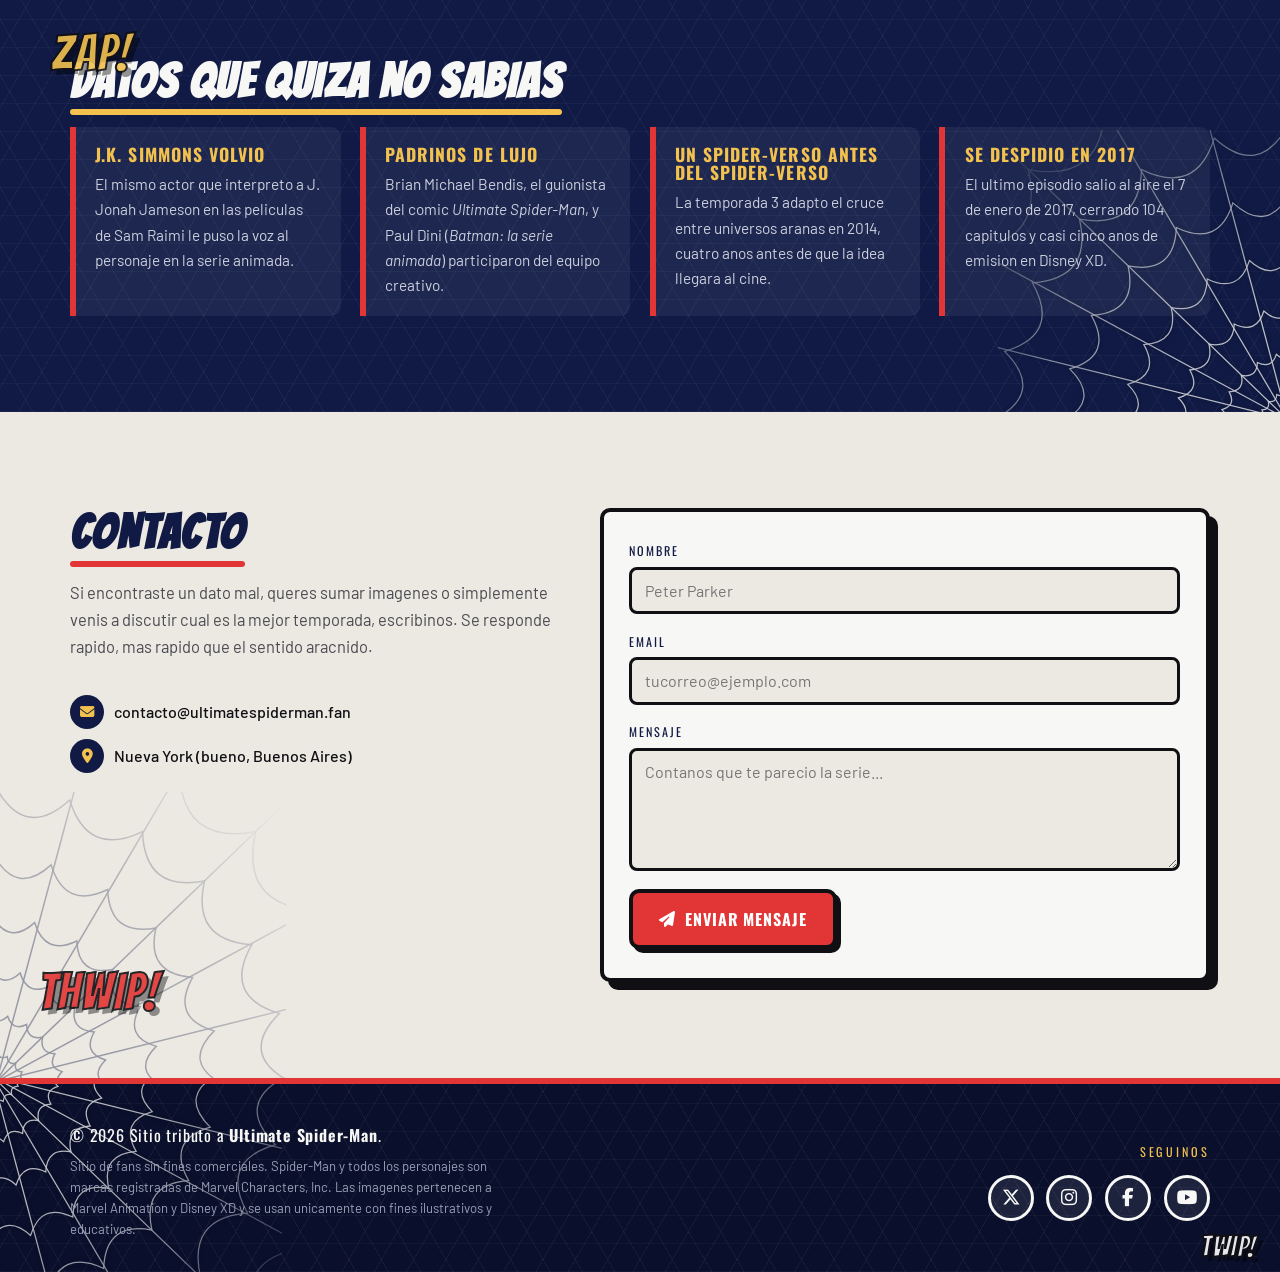
==== commit c964b438: "Temporada 1" ====
--- a/index.html
+++ b/index.html
@@ -46,7 +46,15 @@
     <nav class="nav" id="navPrincipal">
       <ul class="nav__lista">
         <li><a class="nav__enlace" href="#inicio">Inicio</a></li>
-        <li><a class="nav__enlace" href="#temporadas">Temporadas</a></li>
+        <li class="nav__item">
+          <a class="nav__enlace" href="#temporadas">Temporadas <i class="fa-solid fa-chevron-down nav__flecha" aria-hidden="true"></i></a>
+          <ul class="nav__submenu" aria-label="Las cuatro temporadas">
+            <li><a class="nav__subenlace" href="temporadas/temporada-1.html">Temporada 1</a></li>
+            <li><a class="nav__subenlace" href="#temporada-2">Temporada 2</a></li>
+            <li><a class="nav__subenlace" href="#temporada-3">Temporada 3</a></li>
+            <li><a class="nav__subenlace" href="#temporada-4">Temporada 4</a></li>
+          </ul>
+        </li>
         <li><a class="nav__enlace" href="#galeria">Galeria</a></li>
         <li><a class="nav__enlace" href="#contacto">Contacto</a></li>
       </ul>
@@ -346,7 +354,7 @@
           <div class="heroe__info">
             <h3>Agente Venom</h3>
             <p class="heroe__alias">Flash Thompson</p>
-            <p class="heroe__desc">El maton del colegio termina domando al simbionte y sumandose al equipo en la temporada 3.</p>
+            <p class="heroe__desc">El bully del colegio termina domando al simbionte y sumandose al equipo en la temporada 3.</p>
           </div>
         </article>
 
@@ -365,7 +373,7 @@
 
       <div class="temporadas">
 
-        <article class="temporada">
+        <article class="temporada" id="temporada-1">
           <div class="temporada__img">
             <img src="img/t1.jpg"
                  data-respaldo="https://static.wikia.nocookie.net/thedailybugle/images/0/09/Classic_Team.jpg"
@@ -373,14 +381,15 @@
             <span class="temporada__num">01</span>
           </div>
           <div class="temporada__cuerpo">
-            <h3>Temporada 1</h3>
+            <h3><a class="temporada__titulo-enlace" href="temporadas/temporada-1.html">Temporada 1</a></h3>
             <p class="temporada__fechas">1 abr 2012 &ndash; 28 oct 2012 &middot; 26 episodios</p>
             <p>Peter acepta el entrenamiento de S.H.I.E.L.D. y conoce a su equipo. Entre clases y misiones
                aparecen el Duende Verde, los Cuatro Terribles y el primer contacto con el simbionte.</p>
-          </div>
-        </article>
-
-        <article class="temporada">
+            <a class="temporada__enlace" href="temporadas/temporada-1.html">Ver los 26 capitulos <i class="fa-solid fa-arrow-right" aria-hidden="true"></i></a>
+          </div>
+        </article>
+
+        <article class="temporada" id="temporada-2">
           <div class="temporada__img">
             <img src="img/t2.png"
                  data-respaldo="https://static.wikia.nocookie.net/thedailybugle/images/5/5f/SEASON_2_SPIDER_MAN.png"
@@ -395,7 +404,7 @@
           </div>
         </article>
 
-        <article class="temporada">
+        <article class="temporada" id="temporada-3">
           <div class="temporada__img">
             <img src="img/t3.png"
                  data-respaldo="https://static.wikia.nocookie.net/thedailybugle/images/7/73/NewWebWarriors.png"
@@ -410,7 +419,7 @@
           </div>
         </article>
 
-        <article class="temporada">
+        <article class="temporada" id="temporada-4">
           <div class="temporada__img">
             <img src="img/t4.png"
                  data-respaldo="https://static.wikia.nocookie.net/thedailybugle/images/a/ac/Chonewwaariors.png"
--- a/css/estilos.css
+++ b/css/estilos.css
@@ -280,7 +280,7 @@
   overflow: hidden;
   transition: max-height .35s ease;
 }
-.nav.abierto { max-height: 340px; }
+.nav.abierto { max-height: 560px; }
 
 .nav__lista { display: flex; flex-direction: column; gap: .25rem; padding-block: .5rem 1rem; }
 
@@ -301,6 +301,33 @@
 .nav__enlace:focus-visible {
   color: var(--dorado);
   background: rgba(255, 255, 255, .07);
+  border-left-color: var(--rojo);
+}
+
+/* Submenu desplegable de "Temporadas" */
+.nav__item { position: relative; }
+.nav__flecha { font-size: .68em; margin-left: .4em; transition: transform var(--transicion); }
+.nav__item:hover .nav__flecha,
+.nav__item:focus-within .nav__flecha { transform: rotate(180deg); }
+
+.nav__submenu { list-style: none; margin: 0; padding: 0 0 0 .6rem; }
+
+.nav__subenlace {
+  display: block;
+  font-family: var(--f-sub);
+  font-weight: 500;
+  font-size: .86rem;
+  letter-spacing: .1em;
+  text-transform: uppercase;
+  color: #c7cbdb;
+  padding: .5rem .9rem .5rem 1.6rem;
+  border-left: 4px solid transparent;
+  transition: color var(--transicion), background var(--transicion), border-color var(--transicion);
+}
+.nav__subenlace:hover,
+.nav__subenlace:focus-visible {
+  color: var(--dorado);
+  background: rgba(255, 255, 255, .06);
   border-left-color: var(--rojo);
 }
 
@@ -882,6 +909,31 @@
   margin: 0 0 .7rem;
 }
 .temporada__cuerpo p { margin: 0; color: #4a4a52; font-size: .97rem; }
+
+.temporada__titulo-enlace {
+  transition: color var(--transicion);
+}
+.temporada__titulo-enlace:hover,
+.temporada__titulo-enlace:focus-visible { color: var(--rojo-fuerte); }
+
+.temporada__enlace {
+  display: inline-flex;
+  align-items: center;
+  gap: .4rem;
+  margin-top: .9rem;
+  font-family: var(--f-sub);
+  font-weight: 600;
+  font-size: .78rem;
+  letter-spacing: .1em;
+  text-transform: uppercase;
+  color: var(--rojo-fuerte);
+  transition: gap var(--transicion), color var(--transicion);
+}
+.temporada__enlace i { transition: transform var(--transicion); }
+.temporada__enlace:hover,
+.temporada__enlace:focus-visible { gap: .65rem; color: var(--negro); }
+.temporada__enlace:hover i,
+.temporada__enlace:focus-visible i { transform: translateX(3px); }
 
 /* --------------------------------------------------------------------------
    14. VILLANOS
@@ -1266,6 +1318,34 @@
   .nav__enlace:hover::after,
   .nav__enlace:focus-visible::after { width: 62%; }
 
+  /* Submenu de "Temporadas": pasa a panel flotante debajo del enlace */
+  .nav__submenu {
+    position: absolute;
+    top: 100%;
+    left: 0;
+    min-width: 195px;
+    margin-top: .4rem;
+    padding: .4rem 0;
+    background: var(--azul-noche);
+    border: 3px solid var(--negro);
+    border-radius: 10px;
+    box-shadow: var(--sombra-chica);
+    opacity: 0;
+    visibility: hidden;
+    transform: translateY(6px);
+    transition: opacity var(--transicion), transform var(--transicion), visibility var(--transicion);
+    z-index: 10;
+  }
+  .nav__item:hover .nav__submenu,
+  .nav__item:focus-within .nav__submenu {
+    opacity: 1;
+    visibility: visible;
+    transform: translateY(0);
+  }
+  .nav__subenlace { padding: .55rem 1.1rem; border-left: 0; }
+  .nav__subenlace:hover,
+  .nav__subenlace:focus-visible { border-left: 0; padding-left: 1.35rem; }
+
   .logo__circulo { width: 62px; height: 62px; }
   .logo__texto em { font-size: 1.9rem; }
 
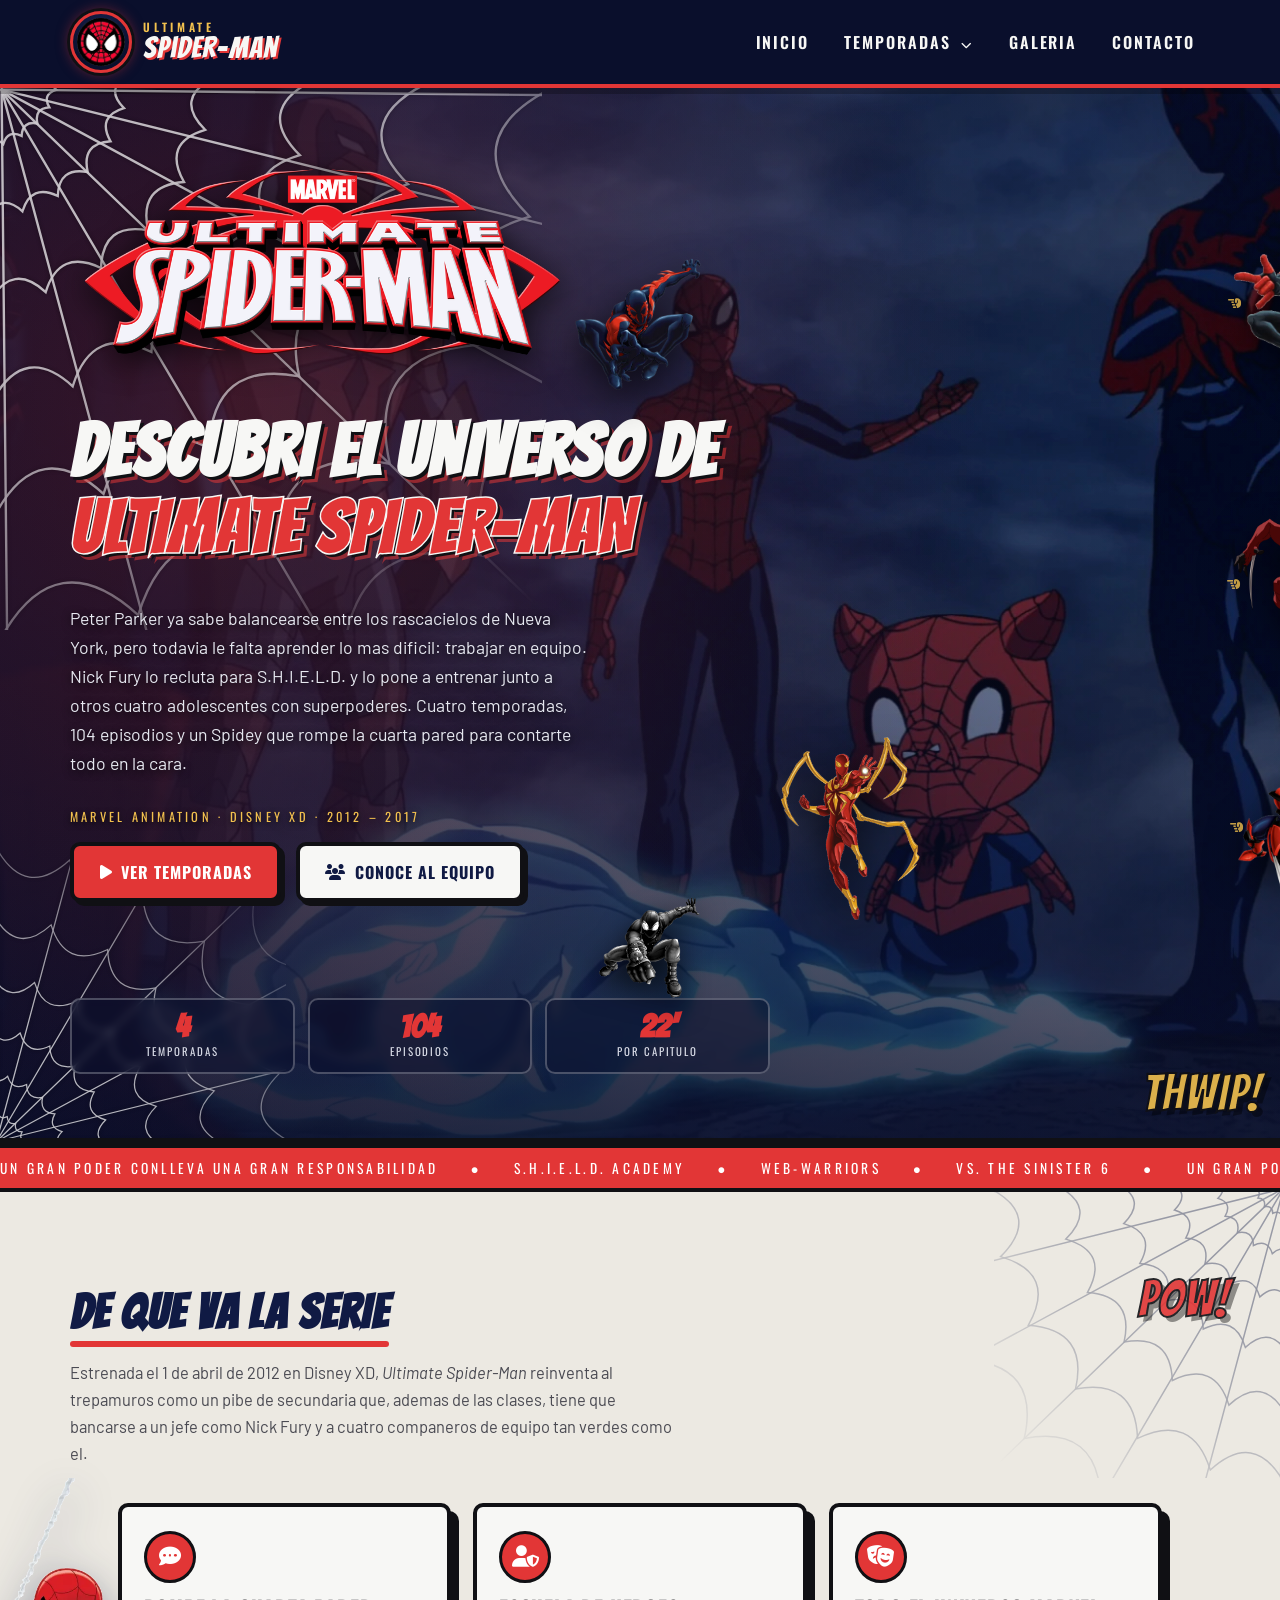
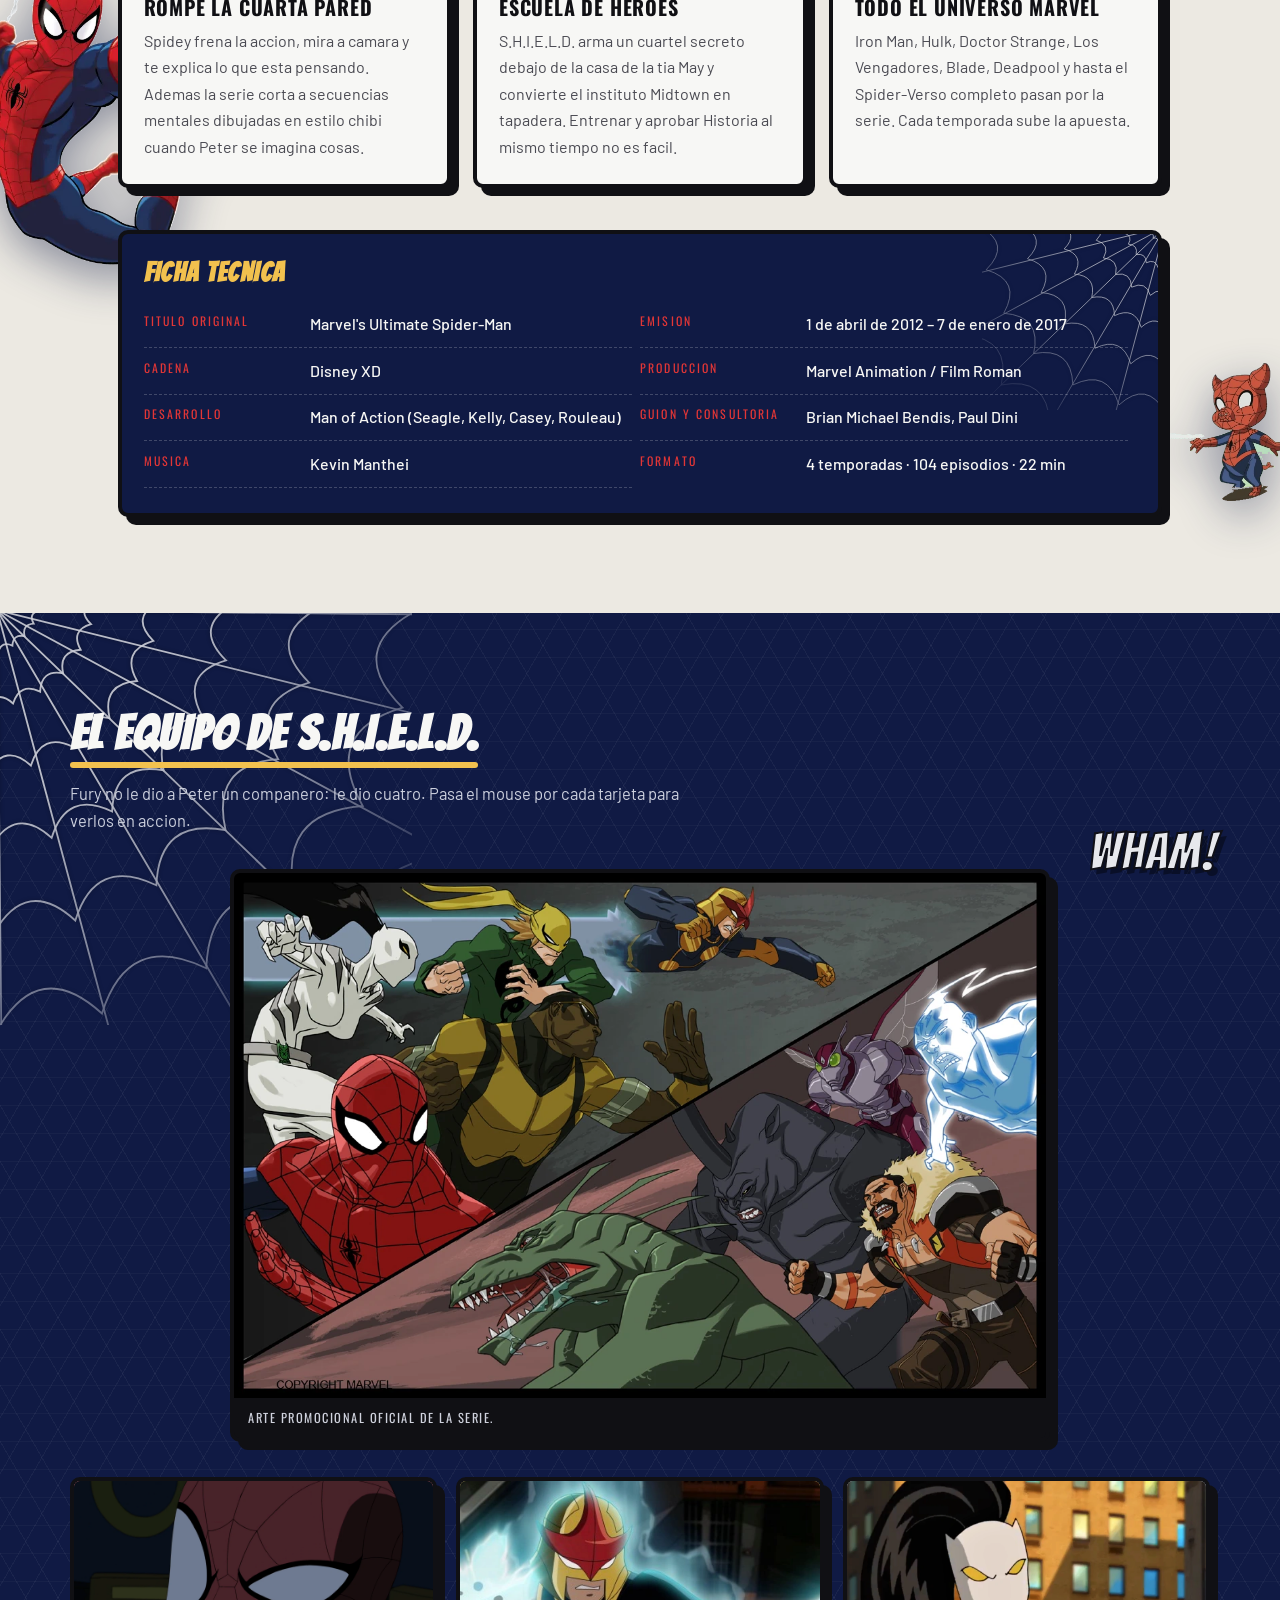
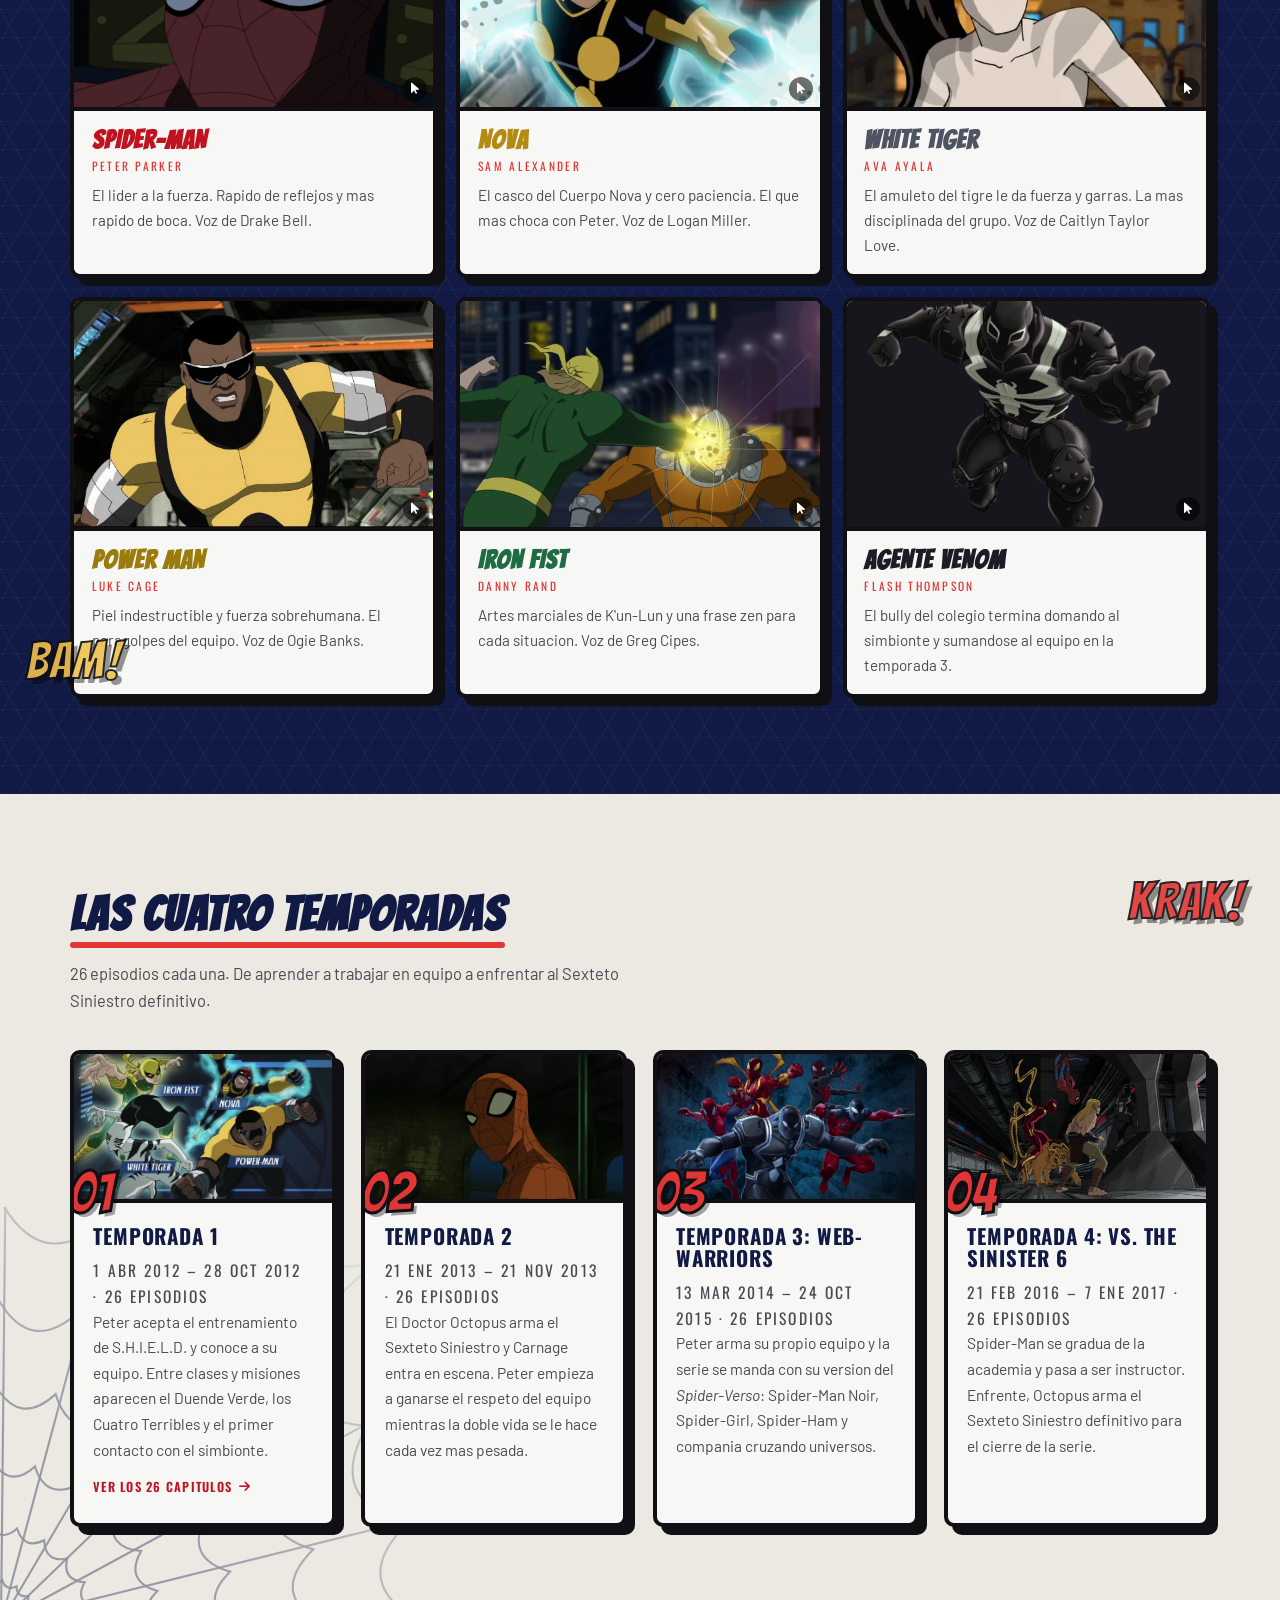
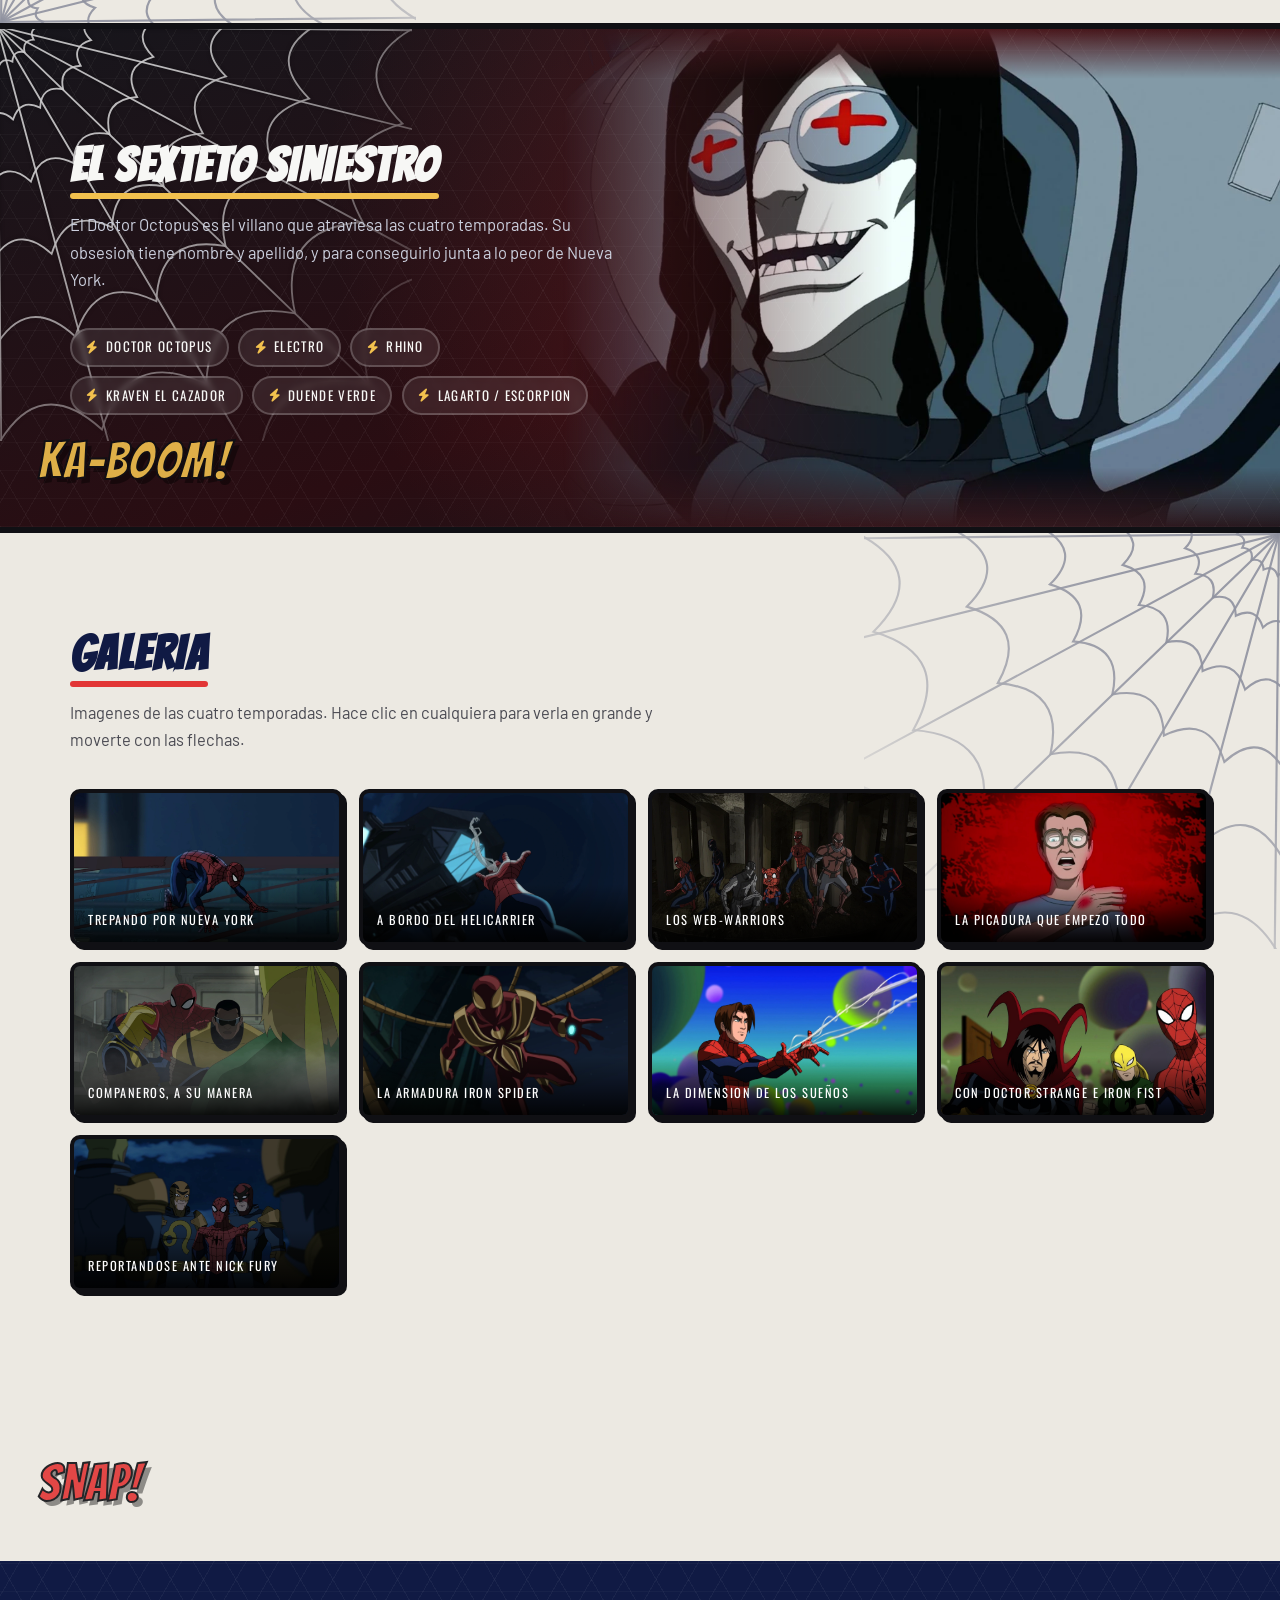
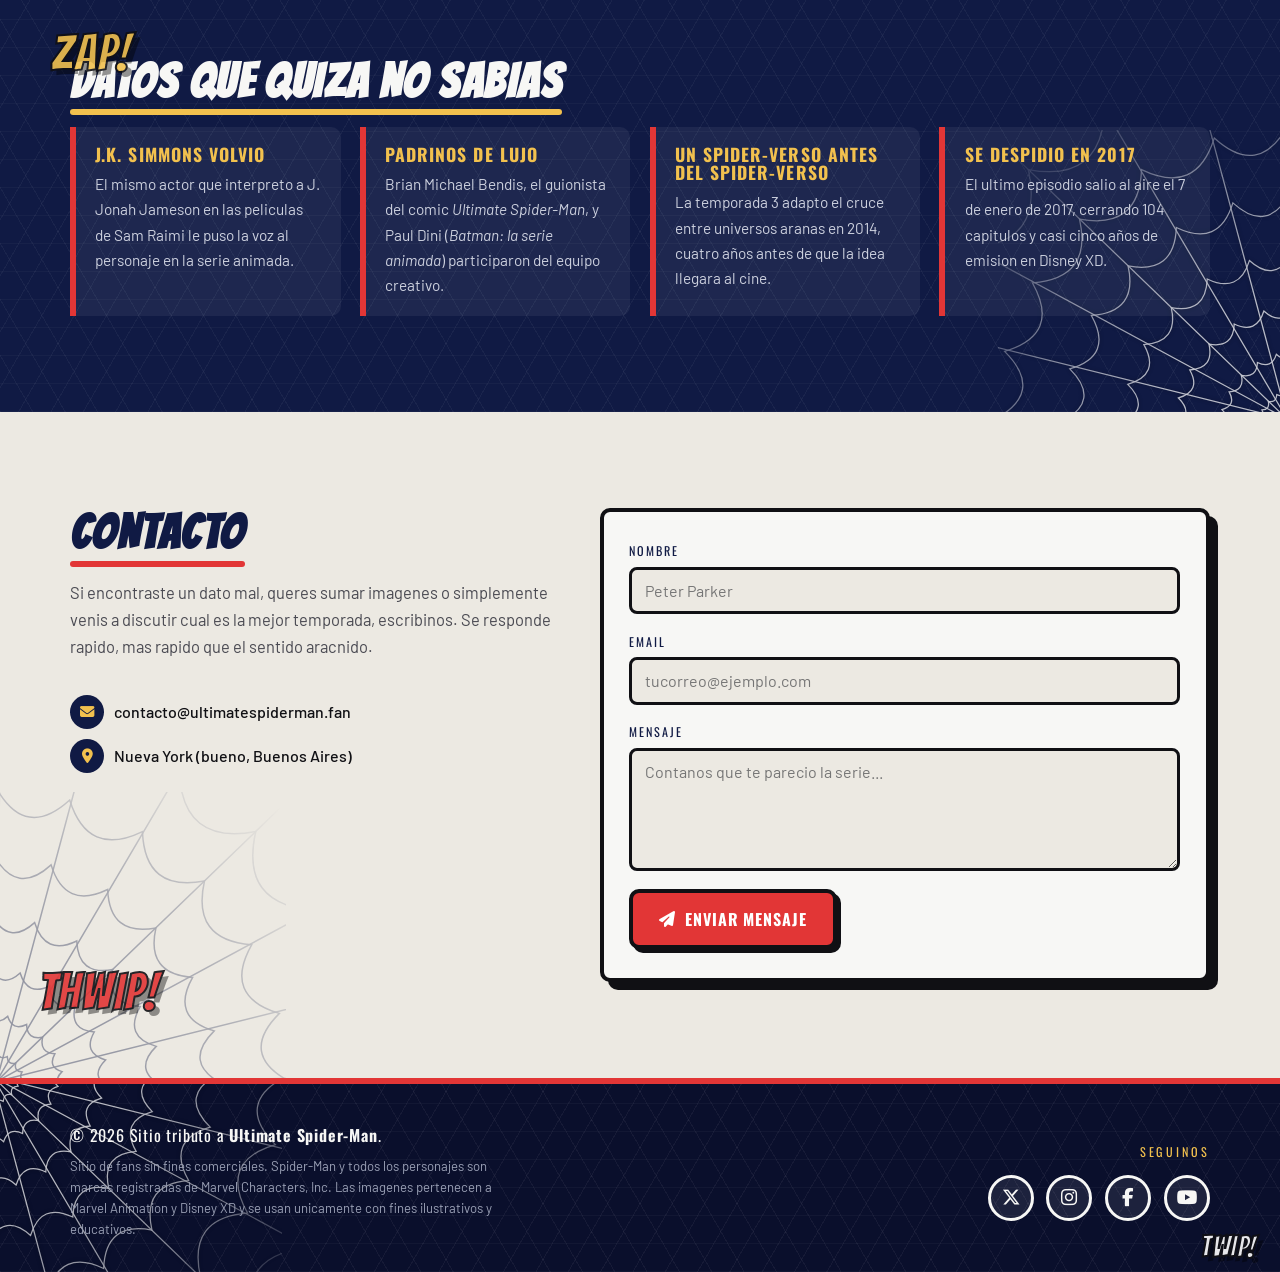
==== commit b43d1f05: "Correccion Estructura" ====
--- a/index.html
+++ b/index.html
@@ -49,7 +49,7 @@
         <li class="nav__item">
           <a class="nav__enlace" href="#temporadas">Temporadas <i class="fa-solid fa-chevron-down nav__flecha" aria-hidden="true"></i></a>
           <ul class="nav__submenu" aria-label="Las cuatro temporadas">
-            <li><a class="nav__subenlace" href="temporadas/temporada-1.html">Temporada 1</a></li>
+            <li><a class="nav__subenlace" href="temporada-1.html">Temporada 1</a></li>
             <li><a class="nav__subenlace" href="#temporada-2">Temporada 2</a></li>
             <li><a class="nav__subenlace" href="#temporada-3">Temporada 3</a></li>
             <li><a class="nav__subenlace" href="#temporada-4">Temporada 4</a></li>
@@ -381,11 +381,11 @@
             <span class="temporada__num">01</span>
           </div>
           <div class="temporada__cuerpo">
-            <h3><a class="temporada__titulo-enlace" href="temporadas/temporada-1.html">Temporada 1</a></h3>
+            <h3><a class="temporada__titulo-enlace" href="temporada-1.html">Temporada 1</a></h3>
             <p class="temporada__fechas">1 abr 2012 &ndash; 28 oct 2012 &middot; 26 episodios</p>
             <p>Peter acepta el entrenamiento de S.H.I.E.L.D. y conoce a su equipo. Entre clases y misiones
                aparecen el Duende Verde, los Cuatro Terribles y el primer contacto con el simbionte.</p>
-            <a class="temporada__enlace" href="temporadas/temporada-1.html">Ver los 26 capitulos <i class="fa-solid fa-arrow-right" aria-hidden="true"></i></a>
+            <a class="temporada__enlace" href="temporada-1.html">Ver los 26 capitulos <i class="fa-solid fa-arrow-right" aria-hidden="true"></i></a>
           </div>
         </article>
 
@@ -506,9 +506,9 @@
           <span class="galeria__pie">La armadura Iron Spider</span>
         </button>
 
-        <button class="galeria__item" type="button" data-texto="La Dimension de los Suenos">
-          <img src="img/g7.jpg" data-respaldo="https://static.wikia.nocookie.net/thedailybugle/images/c/c7/Spider-Man_in_Dream_Dimension.jpg" alt="Spider-Man en la Dimension de los Suenos" loading="lazy">
-          <span class="galeria__pie">La Dimension de los Suenos</span>
+        <button class="galeria__item" type="button" data-texto="La Dimension de los Sue&ntilde;os">
+          <img src="img/g7.jpg" data-respaldo="https://static.wikia.nocookie.net/thedailybugle/images/c/c7/Spider-Man_in_Dream_Dimension.jpg" alt="Spider-Man en la Dimension de los Sue&ntilde;os" loading="lazy">
+          <span class="galeria__pie">La Dimension de los Sue&ntilde;os</span>
         </button>
 
         <button class="galeria__item" type="button" data-texto="Con Doctor Strange e Iron Fist">
@@ -580,13 +580,13 @@
         </article>
         <article class="dato">
           <h3>Un Spider-Verso antes del Spider-Verso</h3>
-          <p>La temporada 3 adapto el cruce entre universos aranas en 2014, cuatro anos antes de que la
+          <p>La temporada 3 adapto el cruce entre universos aranas en 2014, cuatro a&ntilde;os antes de que la
              idea llegara al cine.</p>
         </article>
         <article class="dato">
           <h3>Se despidio en 2017</h3>
           <p>El ultimo episodio salio al aire el 7 de enero de 2017, cerrando 104 capitulos y casi cinco
-             anos de emision en Disney XD.</p>
+             a&ntilde;os de emision en Disney XD.</p>
         </article>
       </div>
     </div>
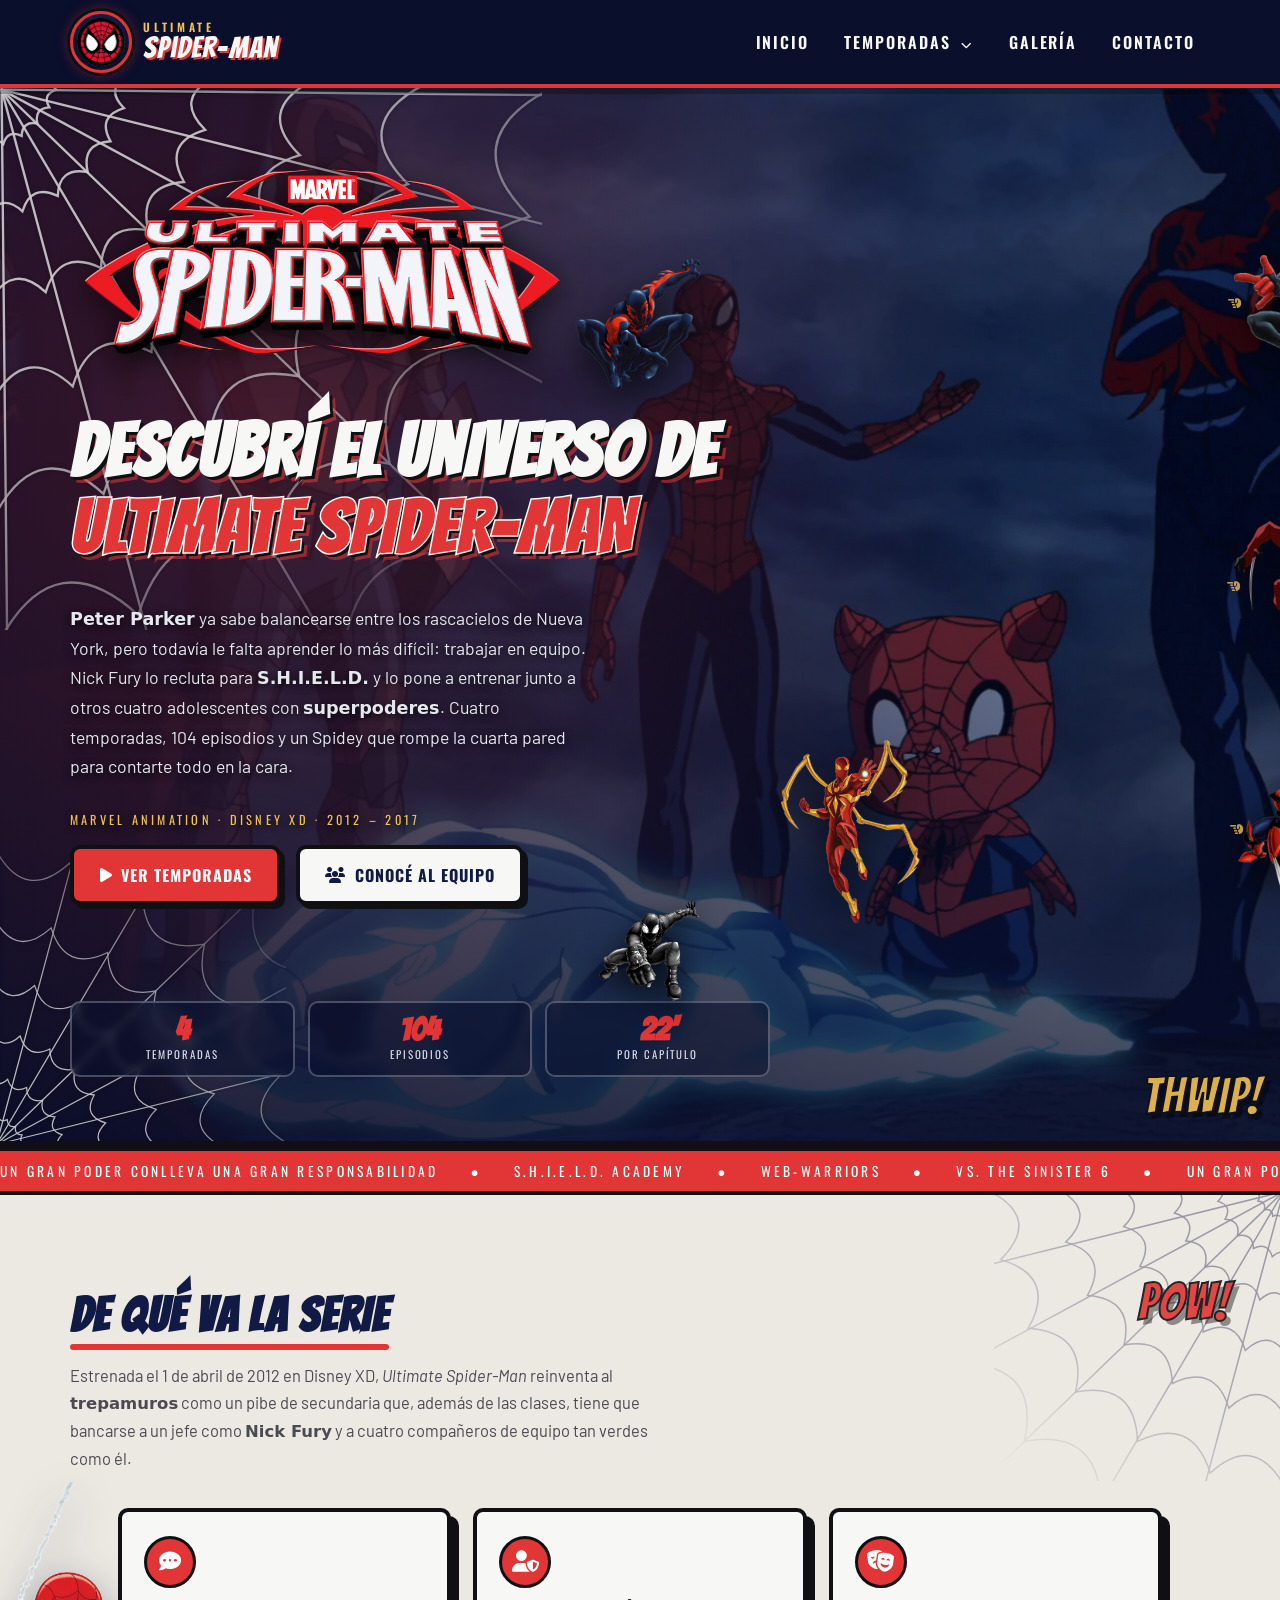
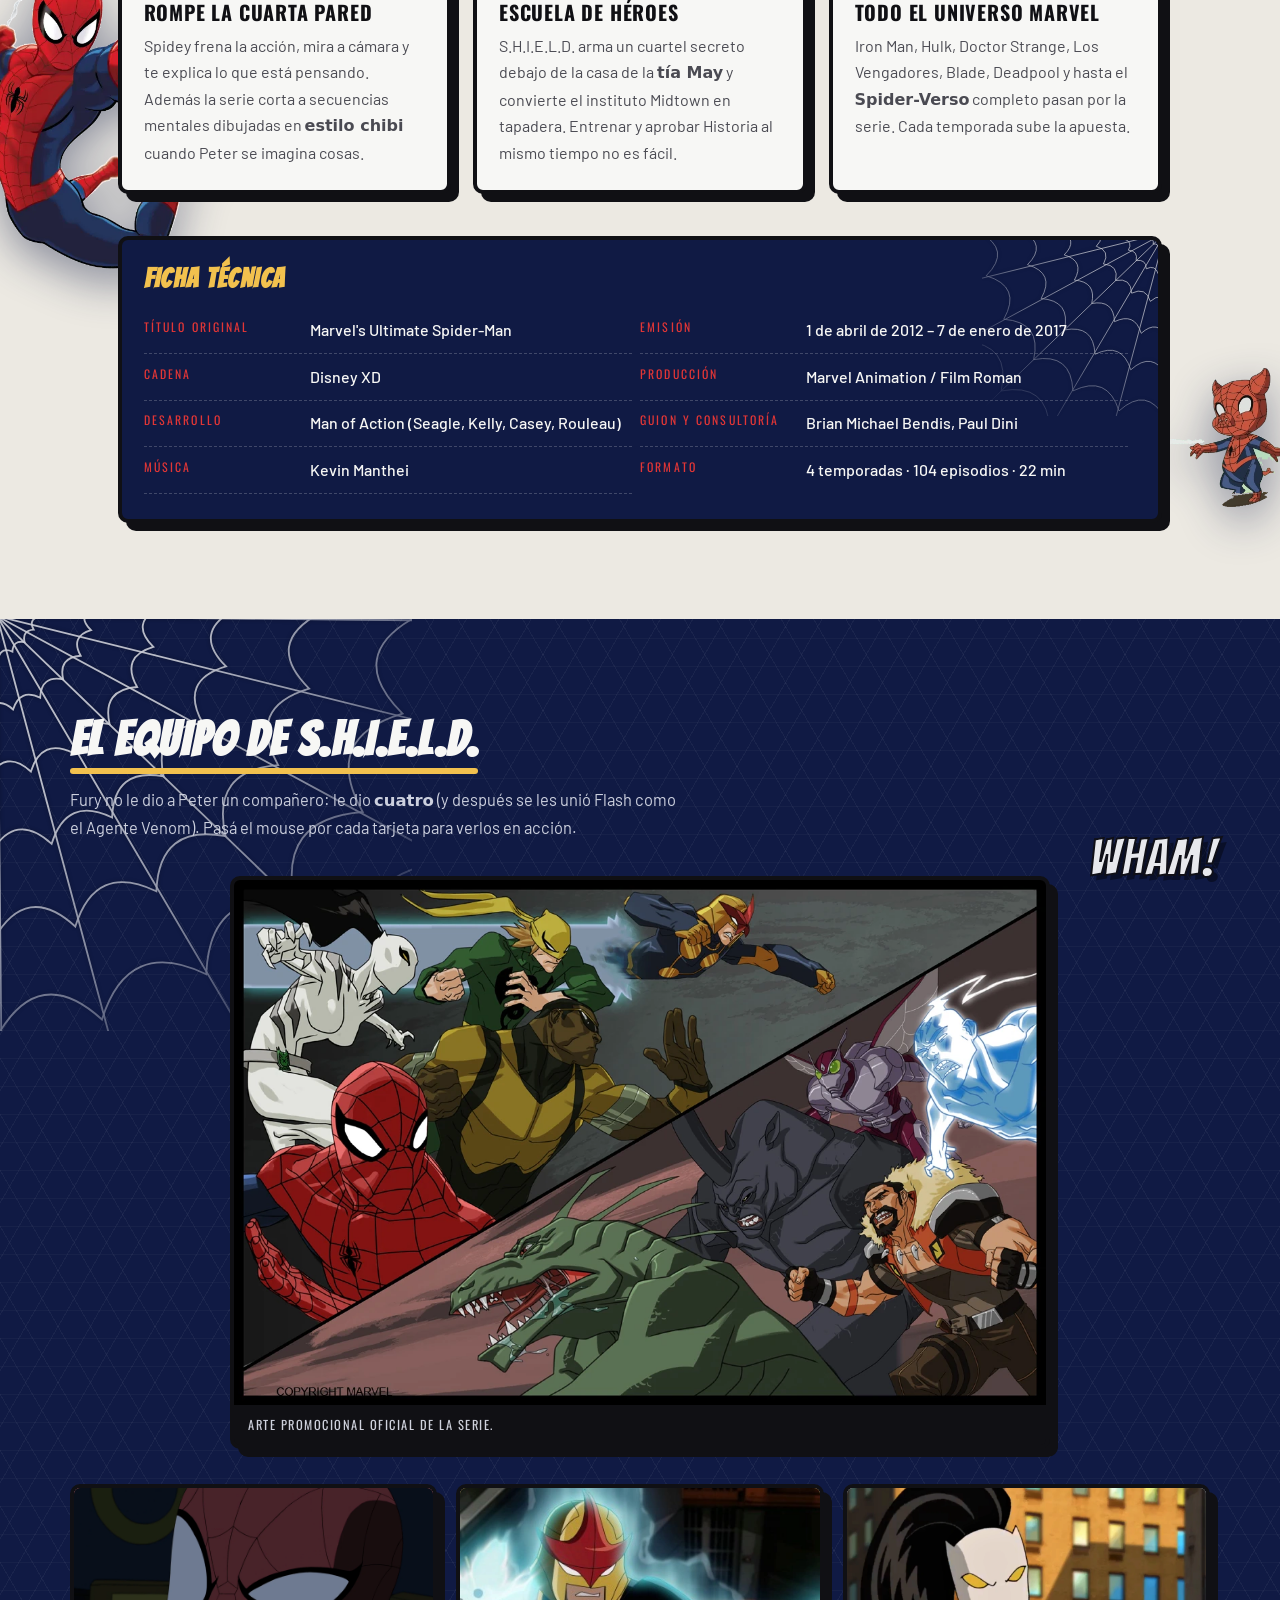
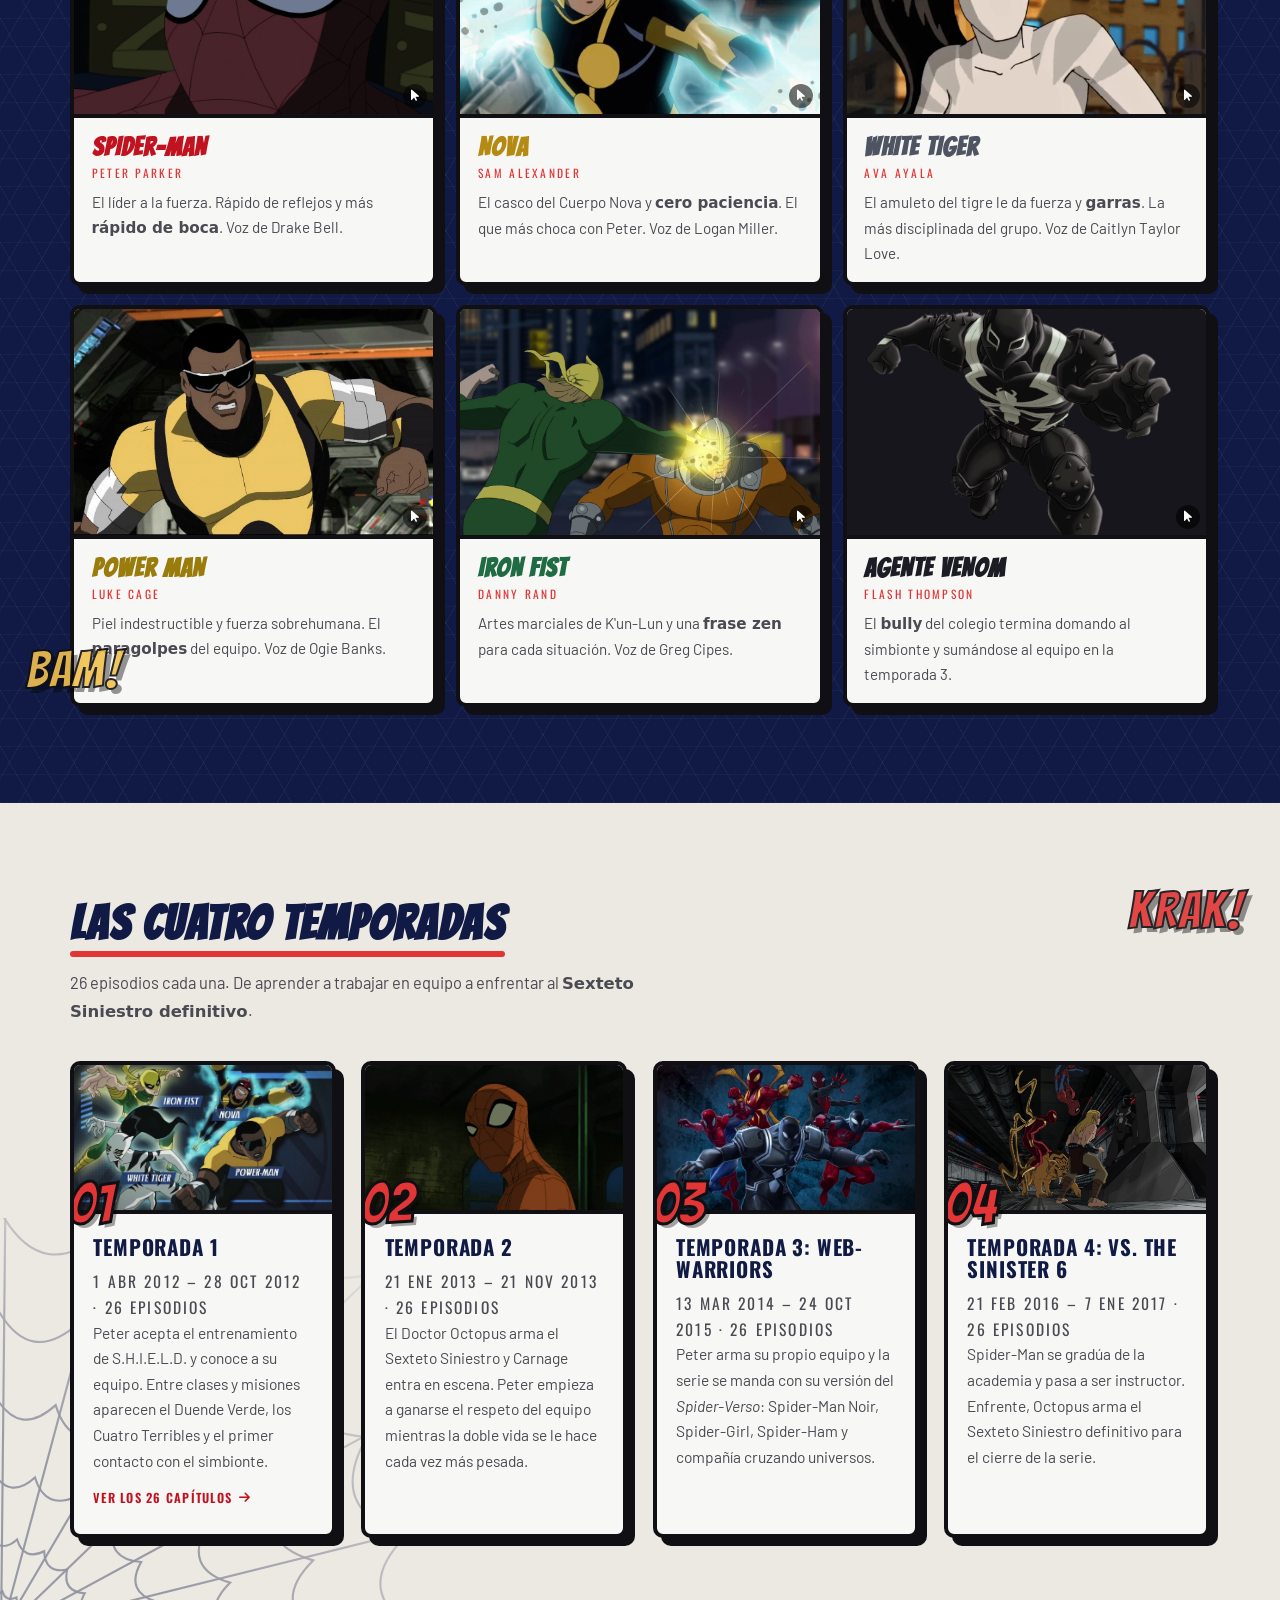
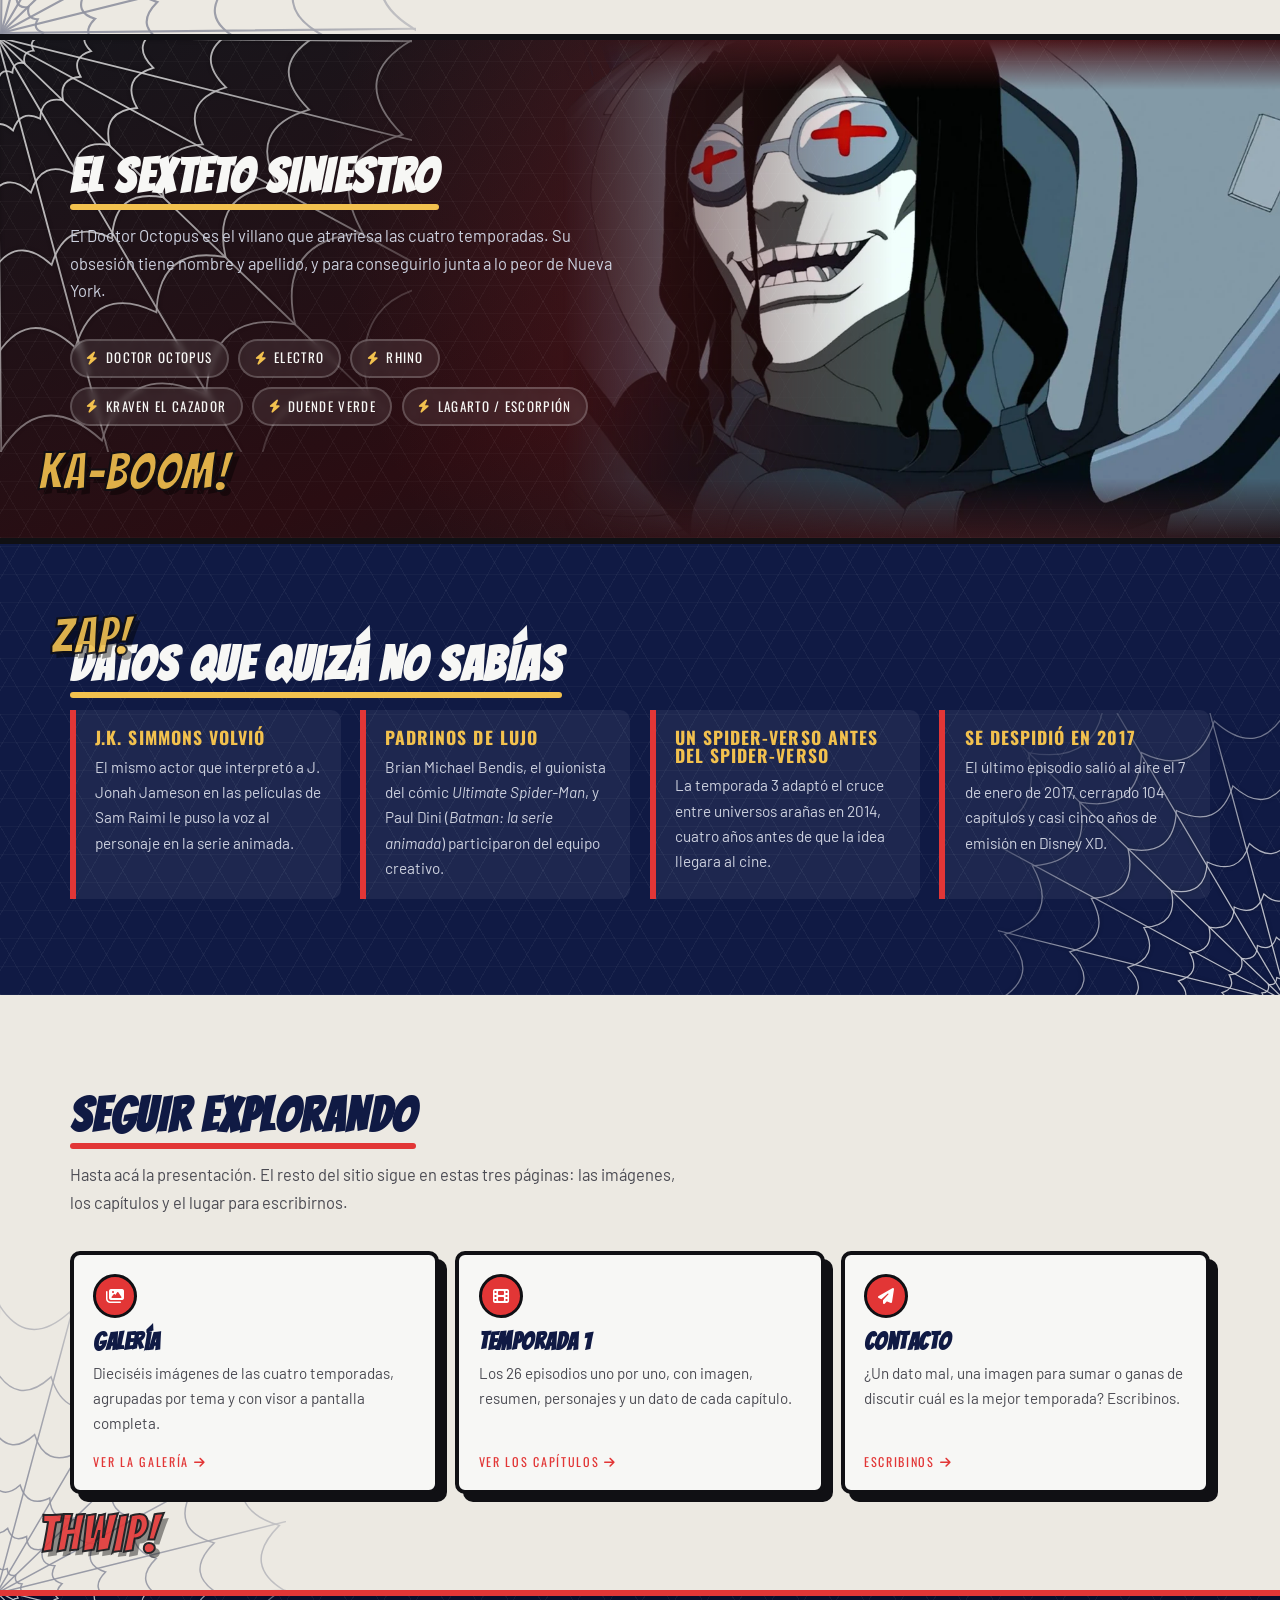
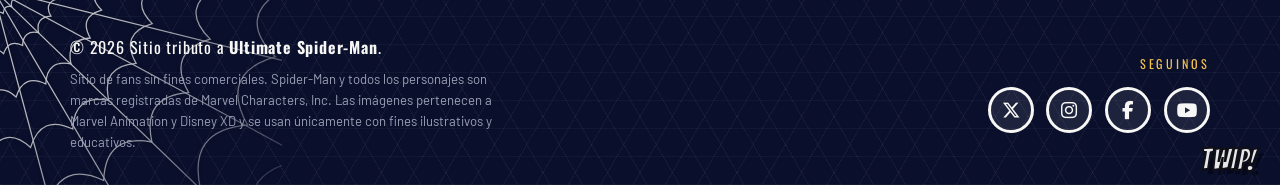
==== commit 5b85c2a2: "Modificaciones Generales" ====
--- a/index.html
+++ b/index.html
@@ -4,7 +4,6 @@
   <meta charset="UTF-8">
   <meta name="viewport" content="width=device-width, initial-scale=1.0">
   <meta name="description" content="Sitio tributo a Ultimate Spider-Man (2012), la serie animada de Marvel y Disney XD protagonizada por Peter Parker y su equipo de S.H.I.E.L.D.">
-  <meta name="author" content="Julian Martinez">
   <title>Ultimate Spider-Man (2012) | Sitio Tributo</title>
 
   <!-- Tipografias: Bangers (titulos comic) + Oswald (subtitulos) + Barlow (texto) -->
@@ -29,7 +28,7 @@
 
     <a class="logo" href="#inicio" aria-label="Ultimate Spider-Man - Inicio">
       <span class="logo__circulo">
-        <img src="img/logo-chibi.webp" alt="Mascara de Spider-Man dibujada">
+        <img src="img/logo-chibi.webp" alt="Máscara de Spider-Man dibujada">
       </span>
       <span class="logo__texto">
         <strong>Ultimate</strong>
@@ -37,7 +36,7 @@
       </span>
     </a>
 
-    <button class="menu-btn" id="menuBtn" aria-expanded="false" aria-controls="navPrincipal" aria-label="Abrir menu de navegacion">
+    <button class="menu-btn" id="menuBtn" aria-expanded="false" aria-controls="navPrincipal" aria-label="Abrir menú de navegación">
       <span class="menu-btn__barra"></span>
       <span class="menu-btn__barra"></span>
       <span class="menu-btn__barra"></span>
@@ -55,8 +54,8 @@
             <li><a class="nav__subenlace" href="#temporada-4">Temporada 4</a></li>
           </ul>
         </li>
-        <li><a class="nav__enlace" href="#galeria">Galeria</a></li>
-        <li><a class="nav__enlace" href="#contacto">Contacto</a></li>
+        <li><a class="nav__enlace" href="galeria.html">Galería</a></li>
+        <li><a class="nav__enlace" href="contacto.html">Contacto</a></li>
       </ul>
     </nav>
 
@@ -96,12 +95,7 @@
              data-respaldo="https://static.wikia.nocookie.net/thedailybugle/images/f/f1/Spyder_Knight.png" alt="">
         <span class="arana__nombre">Spyder-Knight</span>
       </button>
-      <!--  
-      <button type="button" class="arana arana--asomada arana--ham" data-nombre="Spider-Ham">
-        <img src="img/spider-ham.webp" alt="">
-        <span class="arana__nombre">Spider-Ham</span>
-      </button>
-      -->
+
     </div>
 
     <div class="contenedor hero__caja">
@@ -119,14 +113,14 @@
       <p class="hero__etiqueta">Marvel Animation &middot; Disney XD &middot; 2012 &ndash; 2017</p>
       -->
       <h1 class="hero__titulo">
-        <span class="hero__linea">Descubri el Universo de</span>
+        <span class="hero__linea">Descubrí el Universo de</span>
         <span class="hero__linea hero__linea--destacada">Ultimate Spider-Man</span>
       </h1>
 
       <p class="hero__texto">
-        Peter Parker ya sabe balancearse entre los rascacielos de Nueva York, pero todavia le falta
-        aprender lo mas dificil: trabajar en equipo. Nick Fury lo recluta para S.H.I.E.L.D. y lo pone
-        a entrenar junto a otros cuatro adolescentes con superpoderes. Cuatro temporadas, 104 episodios
+        <strong>Peter Parker</strong> ya sabe balancearse entre los rascacielos de Nueva York, pero todavía le falta
+        aprender lo más difícil: trabajar en equipo. Nick Fury lo recluta para <strong>S.H.I.E.L.D.</strong> y lo pone
+        a entrenar junto a otros cuatro adolescentes con <strong>superpoderes</strong>. Cuatro temporadas, 104 episodios
         y un Spidey que rompe la cuarta pared para contarte todo en la cara.
       </p>
 
@@ -135,7 +129,7 @@
       <!-- Los botones, con Iron Spider trepando al costado -->
       <div class="hero__acciones">
         <a class="btn btn--primario" href="#temporadas"><i class="fa-solid fa-play"></i> Ver Temporadas</a>
-        <a class="btn btn--secundario" href="#equipo"><i class="fa-solid fa-users"></i> Conoce al equipo</a>
+        <a class="btn btn--secundario" href="#equipo"><i class="fa-solid fa-users"></i> Conocé al equipo</a>
         <figure class="arana arana--fija arana--iron" aria-hidden="true">
           <img src="img/spider-iron.png"
                data-respaldo="https://static.wikia.nocookie.net/thedailybugle/images/9/9d/Iron_Spider_Cho.png" alt="">
@@ -153,7 +147,7 @@
                  data-respaldo="https://static.wikia.nocookie.net/thedailybugle/images/0/0e/Noir.png" alt="">
             <figcaption class="arana__nombre">Spider-Man Noir</figcaption>
           </figure>
-          <strong>22'</strong><span>Por capitulo</span>
+          <strong>22'</strong><span>Por capítulo</span>
         </li>
       </ul>
     </div>
@@ -196,45 +190,45 @@
     </div>
 
     <div class="contenedor">
-      <h2 class="titulo-seccion">De que va la serie</h2>
+      <h2 class="titulo-seccion">De qué va la serie</h2>
       <p class="bajada">
         Estrenada el 1 de abril de 2012 en Disney XD, <em>Ultimate Spider-Man</em> reinventa al
-        trepamuros como un pibe de secundaria que, ademas de las clases, tiene que bancarse a un jefe
-        como Nick Fury y a cuatro companeros de equipo tan verdes como el.
+        <strong>trepamuros</strong> como un pibe de secundaria que, además de las clases, tiene que bancarse a un jefe
+        como <strong>Nick Fury</strong> y a cuatro compañeros de equipo tan verdes como él.
       </p>
 
       <div class="tarjetas">
         <article class="tarjeta">
           <span class="tarjeta__icono"><i class="fa-solid fa-comment-dots"></i></span>
           <h3>Rompe la cuarta pared</h3>
-          <p>Spidey frena la accion, mira a camara y te explica lo que esta pensando. Ademas la serie corta
-             a secuencias mentales dibujadas en estilo chibi cuando Peter se imagina cosas.</p>
+          <p>Spidey frena la acción, mira a cámara y te explica lo que está pensando. Además la serie corta
+             a secuencias mentales dibujadas en <strong>estilo chibi</strong> cuando Peter se imagina cosas.</p>
         </article>
         <article class="tarjeta">
           <span class="tarjeta__icono"><i class="fa-solid fa-user-shield"></i></span>
-          <h3>Escuela de heroes</h3>
-          <p>S.H.I.E.L.D. arma un cuartel secreto debajo de la casa de la tia May y convierte el instituto
-             Midtown en tapadera. Entrenar y aprobar Historia al mismo tiempo no es facil.</p>
+          <h3>Escuela de héroes</h3>
+          <p>S.H.I.E.L.D. arma un cuartel secreto debajo de la casa de la <strong>tía May</strong> y convierte el instituto
+             Midtown en tapadera. Entrenar y aprobar Historia al mismo tiempo no es fácil.</p>
         </article>
         <article class="tarjeta">
           <span class="tarjeta__icono"><i class="fa-solid fa-masks-theater"></i></span>
           <h3>Todo el Universo Marvel</h3>
-          <p>Iron Man, Hulk, Doctor Strange, Los Vengadores, Blade, Deadpool y hasta el Spider-Verso
+          <p>Iron Man, Hulk, Doctor Strange, Los Vengadores, Blade, Deadpool y hasta el <strong>Spider-Verso</strong>
              completo pasan por la serie. Cada temporada sube la apuesta.</p>
         </article>
       </div>
 
       <div class="ficha">
         <span class="telarana telarana--sd telarana--s" aria-hidden="true"></span>
-        <h3 class="ficha__titulo">Ficha tecnica</h3>
+        <h3 class="ficha__titulo">Ficha técnica</h3>
         <dl class="ficha__lista">
-          <div><dt>Titulo original</dt><dd>Marvel's Ultimate Spider-Man</dd></div>
-          <div><dt>Emision</dt><dd>1 de abril de 2012 &ndash; 7 de enero de 2017</dd></div>
+          <div><dt>Título original</dt><dd>Marvel's Ultimate Spider-Man</dd></div>
+          <div><dt>Emisión</dt><dd>1 de abril de 2012 &ndash; 7 de enero de 2017</dd></div>
           <div><dt>Cadena</dt><dd>Disney XD</dd></div>
-          <div><dt>Produccion</dt><dd>Marvel Animation / Film Roman</dd></div>
+          <div><dt>Producción</dt><dd>Marvel Animation / Film Roman</dd></div>
           <div><dt>Desarrollo</dt><dd>Man of Action (Seagle, Kelly, Casey, Rouleau)</dd></div>
-          <div><dt>Guion y consultoria</dt><dd>Brian Michael Bendis, Paul Dini</dd></div>
-          <div><dt>Musica</dt><dd>Kevin Manthei</dd></div>
+          <div><dt>Guion y consultoría</dt><dd>Brian Michael Bendis, Paul Dini</dd></div>
+          <div><dt>Música</dt><dd>Kevin Manthei</dd></div>
           <div><dt>Formato</dt><dd>4 temporadas &middot; 104 episodios &middot; 22 min</dd></div>
         </dl>
       </div>
@@ -250,7 +244,7 @@
     <div class="contenedor">
       <h2 class="titulo-seccion titulo-seccion--claro">El equipo de S.H.I.E.L.D.</h2>
       <p class="bajada bajada--clara">
-        Fury no le dio a Peter un companero: le dio cuatro. Pasa el mouse por cada tarjeta para verlos en accion.
+        Fury no le dio a Peter un compañero: le dio <strong>cuatro</strong> (y después se les unió Flash como el Agente Venom). Pasá el mouse por cada tarjeta para verlos en acción.
       </p>
 
       <figure class="banda">
@@ -274,7 +268,7 @@
           <div class="heroe__info">
             <h3>Spider-Man</h3>
             <p class="heroe__alias">Peter Parker</p>
-            <p class="heroe__desc">El lider a la fuerza. Rapido de reflejos y mas rapido de boca. Voz de Drake Bell.</p>
+            <p class="heroe__desc">El líder a la fuerza. Rápido de reflejos y más <strong>rápido de boca</strong>. Voz de Drake Bell.</p>
           </div>
         </article>
 
@@ -290,7 +284,7 @@
           <div class="heroe__info">
             <h3>Nova</h3>
             <p class="heroe__alias">Sam Alexander</p>
-            <p class="heroe__desc">El casco del Cuerpo Nova y cero paciencia. El que mas choca con Peter. Voz de Logan Miller.</p>
+            <p class="heroe__desc">El casco del Cuerpo Nova y <strong>cero paciencia</strong>. El que más choca con Peter. Voz de Logan Miller.</p>
           </div>
         </article>
 
@@ -306,7 +300,7 @@
           <div class="heroe__info">
             <h3>White Tiger</h3>
             <p class="heroe__alias">Ava Ayala</p>
-            <p class="heroe__desc">El amuleto del tigre le da fuerza y garras. La mas disciplinada del grupo. Voz de Caitlyn Taylor Love.</p>
+            <p class="heroe__desc">El amuleto del tigre le da fuerza y <strong>garras</strong>. La más disciplinada del grupo. Voz de Caitlyn Taylor Love.</p>
           </div>
         </article>
 
@@ -314,7 +308,7 @@
           <div class="heroe__foto">
             <img class="heroe__img heroe__img--a" src="img/p-powerman.png"
                  data-respaldo="https://static.wikia.nocookie.net/thedailybugle/images/4/4d/Power_Man_USM_001.png"
-                 alt="Power Man en accion">
+                 alt="Power Man en acción">
             <img class="heroe__img heroe__img--b" src="img/p-powerman-b.png"
                  data-respaldo="https://static.wikia.nocookie.net/thedailybugle/images/8/81/20.jpg.png"
                  alt="" aria-hidden="true">
@@ -322,7 +316,7 @@
           <div class="heroe__info">
             <h3>Power Man</h3>
             <p class="heroe__alias">Luke Cage</p>
-            <p class="heroe__desc">Piel indestructible y fuerza sobrehumana. El paragolpes del equipo. Voz de Ogie Banks.</p>
+            <p class="heroe__desc">Piel indestructible y fuerza sobrehumana. El <strong>paragolpes</strong> del equipo. Voz de Ogie Banks.</p>
           </div>
         </article>
 
@@ -330,7 +324,7 @@
           <div class="heroe__foto">
             <img class="heroe__img heroe__img--a" src="img/p-ironfist.png"
                  data-respaldo="https://static.wikia.nocookie.net/thedailybugle/images/1/15/Iron_Fist_fights_in_Damage.png"
-                 alt="Iron Fist con el puno brillando">
+                 alt="Iron Fist con el puño brillando">
             <img class="heroe__img heroe__img--b" src="img/p-ironfist-b.png"
                  data-respaldo="https://static.wikia.nocookie.net/thedailybugle/images/5/5b/Iron_Fist_Face.png"
                  alt="" aria-hidden="true">
@@ -338,7 +332,7 @@
           <div class="heroe__info">
             <h3>Iron Fist</h3>
             <p class="heroe__alias">Danny Rand</p>
-            <p class="heroe__desc">Artes marciales de K'un-Lun y una frase zen para cada situacion. Voz de Greg Cipes.</p>
+            <p class="heroe__desc">Artes marciales de K'un-Lun y una <strong>frase zen</strong> para cada situación. Voz de Greg Cipes.</p>
           </div>
         </article>
 
@@ -354,7 +348,7 @@
           <div class="heroe__info">
             <h3>Agente Venom</h3>
             <p class="heroe__alias">Flash Thompson</p>
-            <p class="heroe__desc">El bully del colegio termina domando al simbionte y sumandose al equipo en la temporada 3.</p>
+            <p class="heroe__desc">El <strong>bully</strong> del colegio termina domando al simbionte y sumándose al equipo en la temporada 3.</p>
           </div>
         </article>
 
@@ -369,7 +363,7 @@
 
     <div class="contenedor">
       <h2 class="titulo-seccion">Las cuatro temporadas</h2>
-      <p class="bajada">26 episodios cada una. De aprender a trabajar en equipo a enfrentar al Sexteto Siniestro definitivo.</p>
+      <p class="bajada">26 episodios cada una. De aprender a trabajar en equipo a enfrentar al <strong>Sexteto Siniestro definitivo</strong>.</p>
 
       <div class="temporadas">
 
@@ -385,7 +379,7 @@
             <p class="temporada__fechas">1 abr 2012 &ndash; 28 oct 2012 &middot; 26 episodios</p>
             <p>Peter acepta el entrenamiento de S.H.I.E.L.D. y conoce a su equipo. Entre clases y misiones
                aparecen el Duende Verde, los Cuatro Terribles y el primer contacto con el simbionte.</p>
-            <a class="temporada__enlace" href="temporada-1.html">Ver los 26 capitulos <i class="fa-solid fa-arrow-right" aria-hidden="true"></i></a>
+            <a class="temporada__enlace" href="temporada-1.html">Ver los 26 capítulos <i class="fa-solid fa-arrow-right" aria-hidden="true"></i></a>
           </div>
         </article>
 
@@ -400,7 +394,7 @@
             <h3>Temporada 2</h3>
             <p class="temporada__fechas">21 ene 2013 &ndash; 21 nov 2013 &middot; 26 episodios</p>
             <p>El Doctor Octopus arma el Sexteto Siniestro y Carnage entra en escena. Peter empieza a
-               ganarse el respeto del equipo mientras la doble vida se le hace cada vez mas pesada.</p>
+               ganarse el respeto del equipo mientras la doble vida se le hace cada vez más pesada.</p>
           </div>
         </article>
 
@@ -414,8 +408,8 @@
           <div class="temporada__cuerpo">
             <h3>Temporada 3: Web-Warriors</h3>
             <p class="temporada__fechas">13 mar 2014 &ndash; 24 oct 2015 &middot; 26 episodios</p>
-            <p>Peter arma su propio equipo y la serie se manda con su version del <em>Spider-Verso</em>:
-               Spider-Man Noir, Spider-Girl, Spider-Ham y compania cruzando universos.</p>
+            <p>Peter arma su propio equipo y la serie se manda con su versión del <em>Spider-Verso</em>:
+               Spider-Man Noir, Spider-Girl, Spider-Ham y compañía cruzando universos.</p>
           </div>
         </article>
 
@@ -429,7 +423,7 @@
           <div class="temporada__cuerpo">
             <h3>Temporada 4: vs. The Sinister 6</h3>
             <p class="temporada__fechas">21 feb 2016 &ndash; 7 ene 2017 &middot; 26 episodios</p>
-            <p>Spider-Man se gradua de la academia y pasa a ser instructor. Enfrente, Octopus arma
+            <p>Spider-Man se gradúa de la academia y pasa a ser instructor. Enfrente, Octopus arma
                el Sexteto Siniestro definitivo para el cierre de la serie.</p>
           </div>
         </article>
@@ -450,7 +444,7 @@
       <div class="villanos__texto">
         <h2 class="titulo-seccion titulo-seccion--claro">El Sexteto Siniestro</h2>
         <p class="bajada bajada--clara">
-          El Doctor Octopus es el villano que atraviesa las cuatro temporadas. Su obsesion tiene nombre
+          El Doctor Octopus es el villano que atraviesa las cuatro temporadas. Su obsesión tiene nombre
           y apellido, y para conseguirlo junta a lo peor de Nueva York.
         </p>
         <ul class="villanos__lista">
@@ -459,103 +453,8 @@
           <li><i class="fa-solid fa-bolt"></i> Rhino</li>
           <li><i class="fa-solid fa-bolt"></i> Kraven el Cazador</li>
           <li><i class="fa-solid fa-bolt"></i> Duende Verde</li>
-          <li><i class="fa-solid fa-bolt"></i> Lagarto / Escorpion</li>
+          <li><i class="fa-solid fa-bolt"></i> Lagarto / Escorpión</li>
         </ul>
-      </div>
-    </div>
-  </section>
-
-  <!-- ============ GALERIA ============ -->
-  <section class="seccion seccion--clara" id="galeria">
-    <span class="telarana telarana--sd telarana--l telarana--oscura" aria-hidden="true"></span>
-    <span class="onoma onoma--galeria onoma--roja" aria-hidden="true">SNAP!</span>
-
-    <div class="contenedor">
-      <h2 class="titulo-seccion">Galeria</h2>
-      <p class="bajada">Imagenes de las cuatro temporadas. Hace clic en cualquiera para verla en grande y moverte con las flechas.</p>
-
-      <div class="galeria">
-
-        <button class="galeria__item" type="button" data-texto="Trepando por Nueva York">
-          <img src="img/g1.png" data-respaldo="https://static.wikia.nocookie.net/thedailybugle/images/7/7b/S01E15_-_Spider-Man_crawls_on_a_building.png" alt="Spider-Man trepando un edificio" loading="lazy">
-          <span class="galeria__pie">Trepando por Nueva York</span>
-        </button>
-
-        <button class="galeria__item" type="button" data-texto="A bordo del Helicarrier">
-          <img src="img/g2.png" data-respaldo="https://static.wikia.nocookie.net/thedailybugle/images/5/54/S01E15_-_Spider-Man_Webslings_Nick_Fury%27s_ship.png" alt="Spider-Man colgado de la nave de Nick Fury" loading="lazy">
-          <span class="galeria__pie">A bordo del Helicarrier</span>
-        </button>
-
-        <button class="galeria__item" type="button" data-texto="Los Web-Warriors">
-          <img src="img/g3.png" data-respaldo="https://static.wikia.nocookie.net/thedailybugle/images/a/ab/Spider-Man_and_the_Web_Warriors_USMWW_3.png" alt="Spider-Man junto a los Web-Warriors" loading="lazy">
-          <span class="galeria__pie">Los Web-Warriors</span>
-        </button>
-
-        <button class="galeria__item" type="button" data-texto="La picadura que empezo todo">
-          <img src="img/g4.png" data-respaldo="https://static.wikia.nocookie.net/thedailybugle/images/e/e5/Peter_being_bitten.png" alt="Peter Parker en el momento de la picadura" loading="lazy">
-          <span class="galeria__pie">La picadura que empezo todo</span>
-        </button>
-
-        <button class="galeria__item" type="button" data-texto="Companeros, a su manera">
-          <img src="img/g5.png" data-respaldo="https://static.wikia.nocookie.net/thedailybugle/images/6/62/S2E04_-_Spider-Man_bangs_on_Nova%27s_helmet.png" alt="Spider-Man golpeando el casco de Nova" loading="lazy">
-          <span class="galeria__pie">Companeros, a su manera</span>
-        </button>
-
-        <button class="galeria__item" type="button" data-texto="La armadura Iron Spider">
-          <img src="img/g6.png" data-respaldo="https://static.wikia.nocookie.net/thedailybugle/images/0/07/Iron_Spider_Armor.png" alt="Armadura Iron Spider" loading="lazy">
-          <span class="galeria__pie">La armadura Iron Spider</span>
-        </button>
-
-        <button class="galeria__item" type="button" data-texto="La Dimension de los Sue&ntilde;os">
-          <img src="img/g7.jpg" data-respaldo="https://static.wikia.nocookie.net/thedailybugle/images/c/c7/Spider-Man_in_Dream_Dimension.jpg" alt="Spider-Man en la Dimension de los Sue&ntilde;os" loading="lazy">
-          <span class="galeria__pie">La Dimension de los Sue&ntilde;os</span>
-        </button>
-
-        <button class="galeria__item" type="button" data-texto="Con Doctor Strange e Iron Fist">
-          <img src="img/g8.jpg" data-respaldo="https://static.wikia.nocookie.net/thedailybugle/images/f/f8/Spider-Man%2C_Iron_Fist_and_Doctor_Strange_in_the_dream_world.jpg" alt="Spider-Man, Iron Fist y Doctor Strange" loading="lazy">
-          <span class="galeria__pie">Con Doctor Strange e Iron Fist</span>
-        </button>
-
-        <button class="galeria__item" type="button" data-texto="Reportandose ante Nick Fury">
-          <img src="img/g9.png" data-respaldo="https://static.wikia.nocookie.net/thedailybugle/images/1/19/S01E15_-_Um..._Did_I_hop_on_the_wrong_floating_headquarters_of_a_secret_world_peace_keeping_task_force_again%3F.png" alt="Spider-Man frente a Nick Fury en el Helicarrier" loading="lazy">
-          <span class="galeria__pie">Reportandose ante Nick Fury</span>
-        </button>
-
-        <button class="galeria__item" type="button" data-texto="Scarlet Spider contra Kraven">
-          <img src="img/g10.jpg" data-respaldo="https://static.wikia.nocookie.net/thedailybugle/images/d/d1/Scarlet_Spider_with_Kraven.jpg" alt="Scarlet Spider junto a Kraven el Cazador" loading="lazy">
-          <span class="galeria__pie">Scarlet Spider contra Kraven</span>
-        </button>
-
-        <button class="galeria__item" type="button" data-texto="Electro contra los Web-Warriors">
-          <img src="img/g11.png" data-respaldo="https://static.wikia.nocookie.net/thedailybugle/images/d/d9/Electro_against_the_Web_Warriors_USMWW.png" alt="Electro enfrentando a los Web-Warriors" loading="lazy">
-          <span class="galeria__pie">Electro contra los Web-Warriors</span>
-        </button>
-
-        <button class="galeria__item" type="button" data-texto="El equipo de la temporada 3">
-          <img src="img/g12.jpg" data-respaldo="https://static.wikia.nocookie.net/thedailybugle/images/3/33/Web-Warriors.jpg" alt="Los integrantes de los Web-Warriors con sus nombres" loading="lazy">
-          <span class="galeria__pie">El equipo de la temporada 3</span>
-        </button>
-
-        <button class="galeria__item" type="button" data-texto="Norman Osborn">
-          <img src="img/g13.png" data-respaldo="https://static.wikia.nocookie.net/thedailybugle/images/e/e3/Norman_face.png" alt="Norman Osborn en la serie" loading="lazy">
-          <span class="galeria__pie">Norman Osborn</span>
-        </button>
-
-        <button class="galeria__item" type="button" data-texto="Todo el Spider-Verso">
-          <img src="img/g14.jpg" data-respaldo="https://static.wikia.nocookie.net/thedailybugle/images/2/25/All_Web_Warriors.jpg" alt="Todos los Web-Warriors del Spider-Verso" loading="lazy">
-          <span class="galeria__pie">Todo el Spider-Verso</span>
-        </button>
-
-        <button class="galeria__item" type="button" data-texto="Spider-Man poseido por Carnage">
-          <img src="img/g15.png" data-respaldo="https://static.wikia.nocookie.net/thedailybugle/images/e/e5/Carnage-Coming-to-Ultimate-Spider-Man-05.png" alt="Spider-Man transformado por el simbionte Carnage" loading="lazy">
-          <span class="galeria__pie">Spider-Man poseido por Carnage</span>
-        </button>
-
-        <button class="galeria__item" type="button" data-texto="El equipo viejo y el nuevo, juntos">
-          <img src="img/g16.png" data-respaldo="https://static.wikia.nocookie.net/thedailybugle/images/9/9f/Spider-Man%27s_Old_Team_and_New_Team_together_USMWW.png" alt="El primer equipo y los Web-Warriors reunidos" loading="lazy">
-          <span class="galeria__pie">El equipo viejo y el nuevo, juntos</span>
-        </button>
-
       </div>
     </div>
   </section>
@@ -566,65 +465,68 @@
     <span class="onoma onoma--datos" aria-hidden="true">ZAP!</span>
 
     <div class="contenedor">
-      <h2 class="titulo-seccion titulo-seccion--claro">Datos que quiza no sabias</h2>
+      <h2 class="titulo-seccion titulo-seccion--claro">Datos que quizá no sabías</h2>
       <div class="datos">
         <article class="dato">
-          <h3>J.K. Simmons volvio</h3>
-          <p>El mismo actor que interpreto a J. Jonah Jameson en las peliculas de Sam Raimi le puso la voz
+          <h3>J.K. Simmons volvió</h3>
+          <p>El mismo actor que interpretó a J. Jonah Jameson en las películas de Sam Raimi le puso la voz
              al personaje en la serie animada.</p>
         </article>
         <article class="dato">
           <h3>Padrinos de lujo</h3>
-          <p>Brian Michael Bendis, el guionista del comic <em>Ultimate Spider-Man</em>, y Paul Dini
+          <p>Brian Michael Bendis, el guionista del cómic <em>Ultimate Spider-Man</em>, y Paul Dini
              (<em>Batman: la serie animada</em>) participaron del equipo creativo.</p>
         </article>
         <article class="dato">
           <h3>Un Spider-Verso antes del Spider-Verso</h3>
-          <p>La temporada 3 adapto el cruce entre universos aranas en 2014, cuatro a&ntilde;os antes de que la
+          <p>La temporada 3 adaptó el cruce entre universos arañas en 2014, cuatro años antes de que la
              idea llegara al cine.</p>
         </article>
         <article class="dato">
-          <h3>Se despidio en 2017</h3>
-          <p>El ultimo episodio salio al aire el 7 de enero de 2017, cerrando 104 capitulos y casi cinco
-             a&ntilde;os de emision en Disney XD.</p>
-        </article>
-      </div>
-    </div>
-  </section>
-
-  <!-- ============ CONTACTO ============ -->
-  <section class="seccion seccion--clara" id="contacto">
+          <h3>Se despidió en 2017</h3>
+          <p>El último episodio salió al aire el 7 de enero de 2017, cerrando 104 capítulos y casi cinco
+             años de emisión en Disney XD.</p>
+        </article>
+      </div>
+    </div>
+  </section>
+
+  <!-- ============ SEGUIR EXPLORANDO ============ -->
+  <section class="seccion seccion--clara" id="seguir">
     <span class="telarana telarana--ii telarana--m telarana--oscura" aria-hidden="true"></span>
-    <span class="onoma onoma--contacto onoma--roja" aria-hidden="true">THWIP!</span>
-
-    <div class="contenedor contacto__caja">
-      <div class="contacto__intro">
-        <h2 class="titulo-seccion">Contacto</h2>
-        <p class="bajada">
-          Si encontraste un dato mal, queres sumar imagenes o simplemente venis a discutir cual es la
-          mejor temporada, escribinos. Se responde rapido, mas rapido que el sentido aracnido.
-        </p>
-        <ul class="contacto__datos">
-          <li><i class="fa-solid fa-envelope"></i> contacto@ultimatespiderman.fan</li>
-          <li><i class="fa-solid fa-location-dot"></i> Nueva York (bueno, Buenos Aires)</li>
-        </ul>
-      </div>
-
-      <form class="formulario" action="#" method="post">
-        <div class="campo">
-          <label for="nombre">Nombre</label>
-          <input type="text" id="nombre" name="nombre" placeholder="Peter Parker" required>
-        </div>
-        <div class="campo">
-          <label for="email">Email</label>
-          <input type="email" id="email" name="email" placeholder="tucorreo@ejemplo.com" required>
-        </div>
-        <div class="campo">
-          <label for="mensaje">Mensaje</label>
-          <textarea id="mensaje" name="mensaje" rows="5" placeholder="Contanos que te parecio la serie..." required></textarea>
-        </div>
-        <button class="btn btn--primario" type="submit"><i class="fa-solid fa-paper-plane"></i> Enviar mensaje</button>
-      </form>
+    <span class="onoma onoma--seguir onoma--roja" aria-hidden="true">THWIP!</span>
+
+    <div class="contenedor">
+      <h2 class="titulo-seccion">Seguir explorando</h2>
+      <p class="bajada">
+        Hasta acá la presentación. El resto del sitio sigue en estas tres páginas: las imágenes, los
+        capítulos y el lugar para escribirnos.
+      </p>
+
+      <div class="enlaces">
+
+        <a class="enlace-tarjeta" href="galeria.html">
+          <span class="enlace-tarjeta__icono"><i class="fa-solid fa-images" aria-hidden="true"></i></span>
+          <h3 class="enlace-tarjeta__titulo">Galería</h3>
+          <p class="enlace-tarjeta__texto">Dieciséis imágenes de las cuatro temporadas, agrupadas por tema y con visor a pantalla completa.</p>
+          <span class="enlace-tarjeta__ir">Ver la galería <i class="fa-solid fa-arrow-right" aria-hidden="true"></i></span>
+        </a>
+
+        <a class="enlace-tarjeta" href="temporada-1.html">
+          <span class="enlace-tarjeta__icono"><i class="fa-solid fa-film" aria-hidden="true"></i></span>
+          <h3 class="enlace-tarjeta__titulo">Temporada 1</h3>
+          <p class="enlace-tarjeta__texto">Los 26 episodios uno por uno, con imagen, resumen, personajes y un dato de cada capítulo.</p>
+          <span class="enlace-tarjeta__ir">Ver los capítulos <i class="fa-solid fa-arrow-right" aria-hidden="true"></i></span>
+        </a>
+
+        <a class="enlace-tarjeta" href="contacto.html">
+          <span class="enlace-tarjeta__icono"><i class="fa-solid fa-paper-plane" aria-hidden="true"></i></span>
+          <h3 class="enlace-tarjeta__titulo">Contacto</h3>
+          <p class="enlace-tarjeta__texto">¿Un dato mal, una imagen para sumar o ganas de discutir cuál es la mejor temporada? Escribinos.</p>
+          <span class="enlace-tarjeta__ir">Escribinos <i class="fa-solid fa-arrow-right" aria-hidden="true"></i></span>
+        </a>
+
+      </div>
     </div>
   </section>
 
@@ -641,8 +543,8 @@
       <p class="pie__copy">&copy; 2026 Sitio tributo a <strong>Ultimate Spider-Man</strong>.</p>
       <p class="pie__nota">
         Sitio de fans sin fines comerciales. Spider-Man y todos los personajes son marcas registradas de
-        Marvel Characters, Inc. Las imagenes pertenecen a Marvel Animation y Disney XD y se usan
-        unicamente con fines ilustrativos y educativos.
+        Marvel Characters, Inc. Las imágenes pertenecen a Marvel Animation y Disney XD y se usan
+        únicamente con fines ilustrativos y educativos.
       </p>
     </div>
 
@@ -660,7 +562,7 @@
 </footer>
 
 <!-- ============ VISOR DE IMAGENES ============ -->
-<div class="visor" id="visor" role="dialog" aria-modal="true" aria-label="Visor de imagenes" hidden>
+<div class="visor" id="visor" role="dialog" aria-modal="true" aria-label="Visor de imágenes" hidden>
   <button class="visor__cerrar" id="visorCerrar" type="button" aria-label="Cerrar visor"><i class="fa-solid fa-xmark"></i></button>
   <button class="visor__nav visor__nav--prev" id="visorPrev" type="button" aria-label="Imagen anterior"><i class="fa-solid fa-chevron-left"></i></button>
   <button class="visor__nav visor__nav--next" id="visorNext" type="button" aria-label="Imagen siguiente"><i class="fa-solid fa-chevron-right"></i></button>
--- a/css/estilos.css
+++ b/css/estilos.css
@@ -68,7 +68,9 @@
 a:focus-visible,
 button:focus-visible,
 input:focus-visible,
-textarea:focus-visible {
+textarea:focus-visible,
+select:focus-visible,
+summary:focus-visible {
   outline: 3px dashed var(--rojo);
   outline-offset: 3px;
 }
@@ -91,6 +93,26 @@
   z-index: 999;
 }
 .salto-contenido:focus { left: 1rem; top: 1rem; }
+
+/* Migas de pan: el "volver a..." que llevan arriba todas las paginas internas
+   (temporada-N.html, galeria.html, contacto.html). Vive aca, y no en la hoja
+   de una pagina, porque lo comparten las tres. */
+.migas {
+  display: inline-flex;
+  align-items: center;
+  gap: .45rem;
+  font-family: var(--f-sub);
+  font-size: .78rem;
+  font-weight: 600;
+  letter-spacing: .14em;
+  text-transform: uppercase;
+  color: var(--dorado);
+  transition: gap var(--transicion), color var(--transicion);
+}
+.migas:hover,
+.migas:focus-visible { gap: .75rem; color: #fff; }
+.migas i { transition: transform var(--transicion); }
+.migas:hover i { transform: translateX(-3px); }
 
 /* --------------------------------------------------------------------------
    3. TELARANAS DE RINCON
@@ -160,7 +182,7 @@
 .onoma--equipo2    { right: 5%;      top: 12%;        --giro: 11deg;  display: none; }
 .onoma--temporadas { right: 3%;      top: 10%;        --giro: -8deg;  display: none; }
 .onoma--villanos   { left: 3%;       bottom: 8%;      --giro: -7deg;  display: none; }
-.onoma--galeria    { left: 3%;       bottom: 5%;      --giro: 10deg;  display: none; }
+.onoma--seguir     { left: 3%;       bottom: 5%;      --giro: 10deg;  display: none; }
 .onoma--datos      { left: 4%;       top: 15%;        --giro: -11deg; display: none; }
 .onoma--contacto   { left: 3%;       bottom: 9%;      --giro: 8deg;   display: none; }
 .onoma--pie        { right: 1.5rem;  bottom: .6rem;   --giro: -9deg;  display: none; font-size: 1.9rem; }
@@ -670,6 +692,69 @@
 
 .bajada { max-width: 68ch; font-size: 1.03rem; color: #4a4a52; margin: 0 0 2.2rem; }
 .bajada--clara { color: #ccd0de; }
+
+/* Botonera al pie de una seccion: los adelantos de la home la usan para
+   mandar a galeria.html y a contacto.html */
+.seccion__accion {
+  display: flex;
+  flex-wrap: wrap;
+  gap: .8rem;
+  margin: 2rem 0 0;
+}
+
+/* "Seguir explorando": las tarjetas-enlace que cierran index.html, galeria.html
+   y contacto.html. Estan aca y no en paginas.css porque las usan las tres. */
+.enlaces { display: flex; flex-wrap: wrap; gap: 1rem; }
+
+.enlace-tarjeta {
+  display: flex;
+  flex: 1 1 100%;
+  flex-direction: column;
+  gap: .4rem;
+  padding: 1.2rem 1.2rem 1.1rem;
+  background: var(--blanco);
+  border: var(--borde);
+  border-radius: var(--radio);
+  box-shadow: var(--sombra);
+  transition: transform var(--transicion), box-shadow var(--transicion);
+}
+.enlace-tarjeta:hover,
+.enlace-tarjeta:focus-visible { transform: translate(-4px, -4px); box-shadow: 12px 12px 0 var(--negro); }
+
+.enlace-tarjeta__icono {
+  display: inline-flex;
+  align-items: center;
+  justify-content: center;
+  width: 44px;
+  height: 44px;
+  margin-bottom: .3rem;
+  color: #fff;
+  background: var(--rojo);
+  border: 3px solid var(--negro);
+  border-radius: 50%;
+}
+
+.enlace-tarjeta__titulo {
+  margin: 0;
+  font-family: var(--f-titulo);
+  font-size: 1.5rem;
+  letter-spacing: .02em;
+  color: var(--azul-oscuro);
+}
+.enlace-tarjeta__texto { margin: 0; font-size: .95rem; color: #4a4a52; }
+/* El "ir ->" se va al fondo de la tarjeta (margin-top:auto) para que los tres
+   queden a la misma altura aunque un texto sea mas corto que el otro */
+.enlace-tarjeta__ir {
+  margin-top: auto;
+  padding-top: .6rem;
+  font-family: var(--f-sub);
+  font-size: .76rem;
+  letter-spacing: .14em;
+  text-transform: uppercase;
+  color: var(--rojo);
+}
+.enlace-tarjeta__ir i { transition: transform var(--transicion); }
+.enlace-tarjeta:hover .enlace-tarjeta__ir i { transform: translateX(4px); }
 
 /* --------------------------------------------------------------------------
    11. TARJETAS "SOBRE LA SERIE"
@@ -1185,7 +1270,8 @@
   color: var(--azul-oscuro);
 }
 .campo input,
-.campo textarea {
+.campo textarea,
+.campo select {
   font-family: var(--f-texto);
   font-size: 1rem;
   color: var(--negro);
@@ -1196,12 +1282,21 @@
   transition: border-color var(--transicion), box-shadow var(--transicion);
 }
 .campo input:focus,
-.campo textarea:focus {
+.campo textarea:focus,
+.campo select:focus {
   border-color: var(--rojo);
   box-shadow: 4px 4px 0 rgba(226, 54, 54, .35);
   outline: none;
 }
 .campo textarea { resize: vertical; }
+.campo select { cursor: pointer; }
+
+/* Aclaracion al pie del formulario (contacto.html) */
+.formulario__aviso {
+  margin: .9rem 0 0;
+  font-size: .82rem;
+  color: var(--gris);
+}
 
 /* --------------------------------------------------------------------------
    19. PIE DE PAGINA
@@ -1364,7 +1459,7 @@
 
   /* Onomatopeyas visibles desde tablet */
   .onoma--hero, .onoma--serie, .onoma--equipo, .onoma--temporadas,
-  .onoma--villanos, .onoma--galeria, .onoma--datos, .onoma--contacto,
+  .onoma--villanos, .onoma--seguir, .onoma--datos, .onoma--contacto,
   .onoma--pie { display: block; }
 
   /* Cuadriculas */
@@ -1383,6 +1478,7 @@
   .temporada { flex: 1 1 calc(50% - .8rem); }
 
   .galeria__item { flex: 0 1 calc(50% - .5rem); }
+  .enlace-tarjeta { flex: 1 1 calc(50% - .5rem); }
 
   .dato { flex: 1 1 calc(50% - .6rem); }
 
@@ -1439,6 +1535,7 @@
   .temporada__num { font-size: 3.6rem; }
 
   .galeria__item { flex: 0 1 calc(33.333% - .7rem); }
+  .enlace-tarjeta { flex: 1 1 calc(33.333% - .7rem); }
 
   .dato { flex: 1 1 calc(25% - .9rem); }
 
